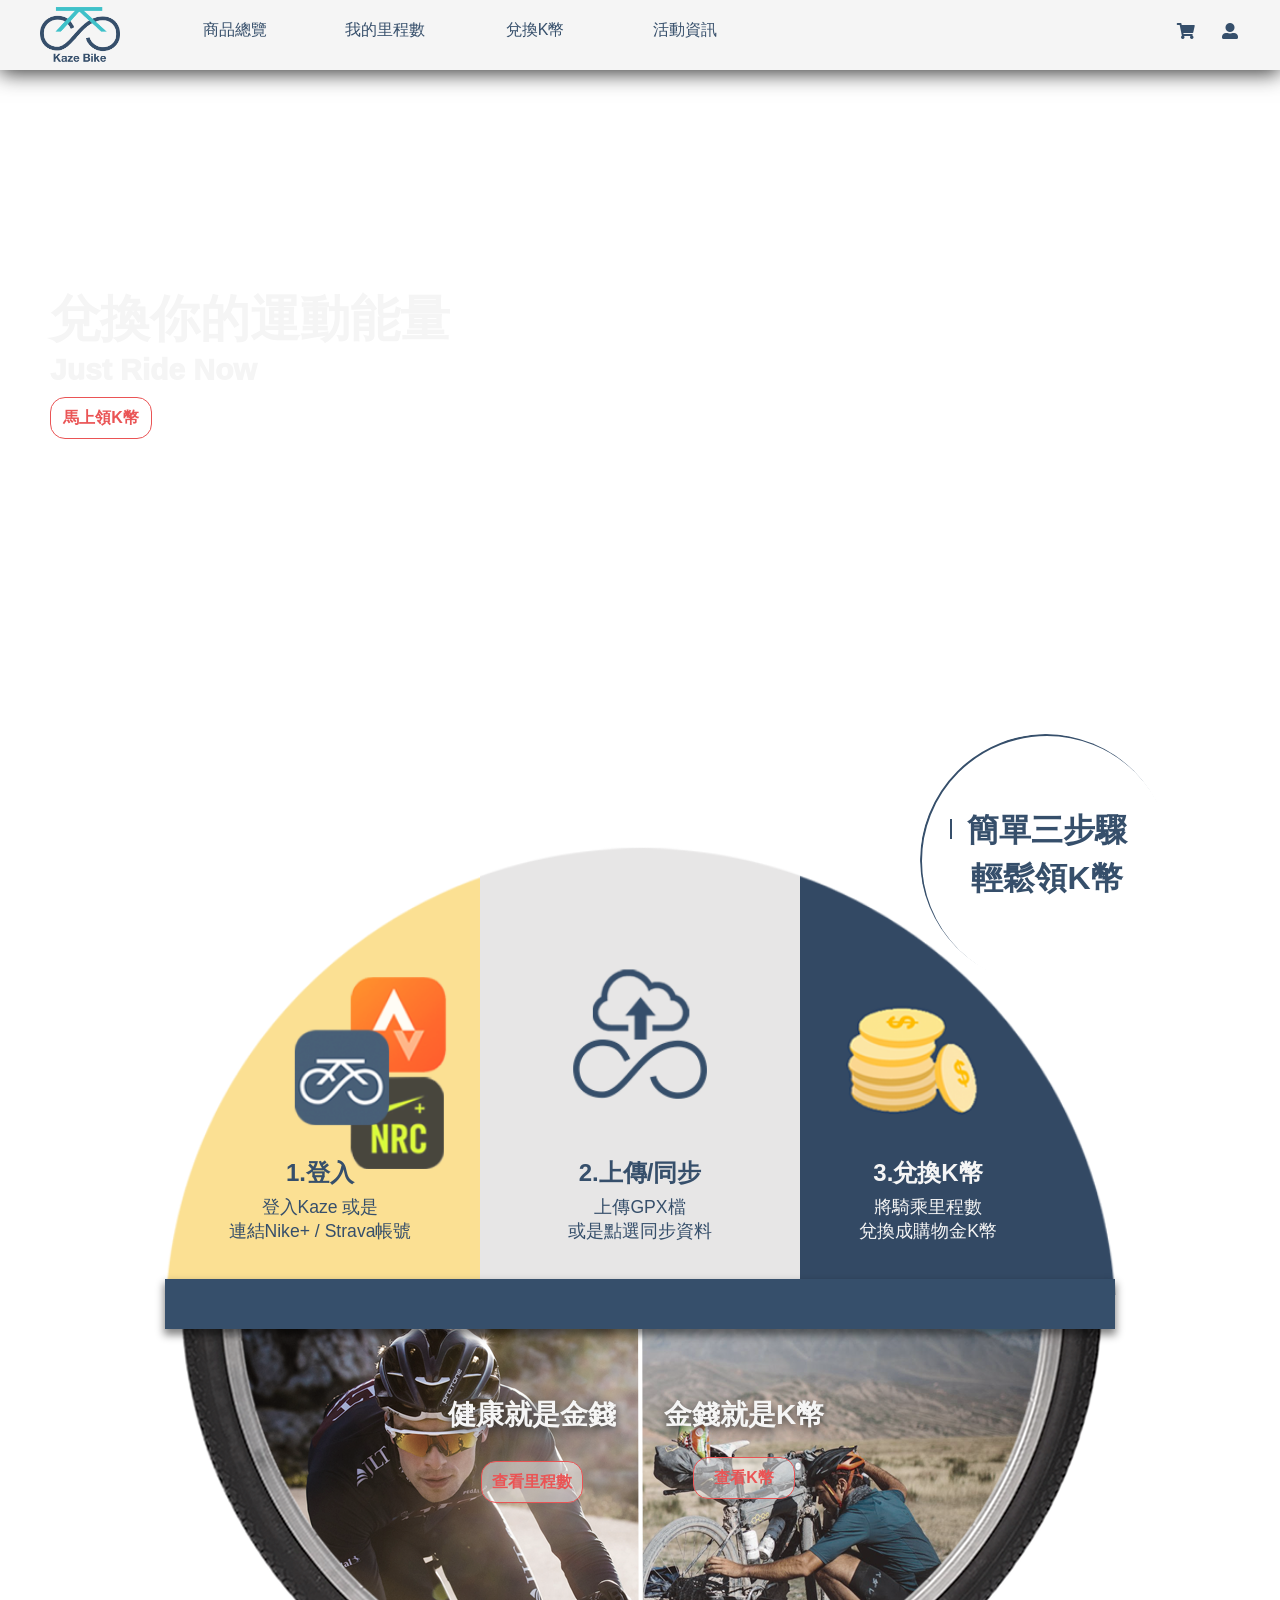
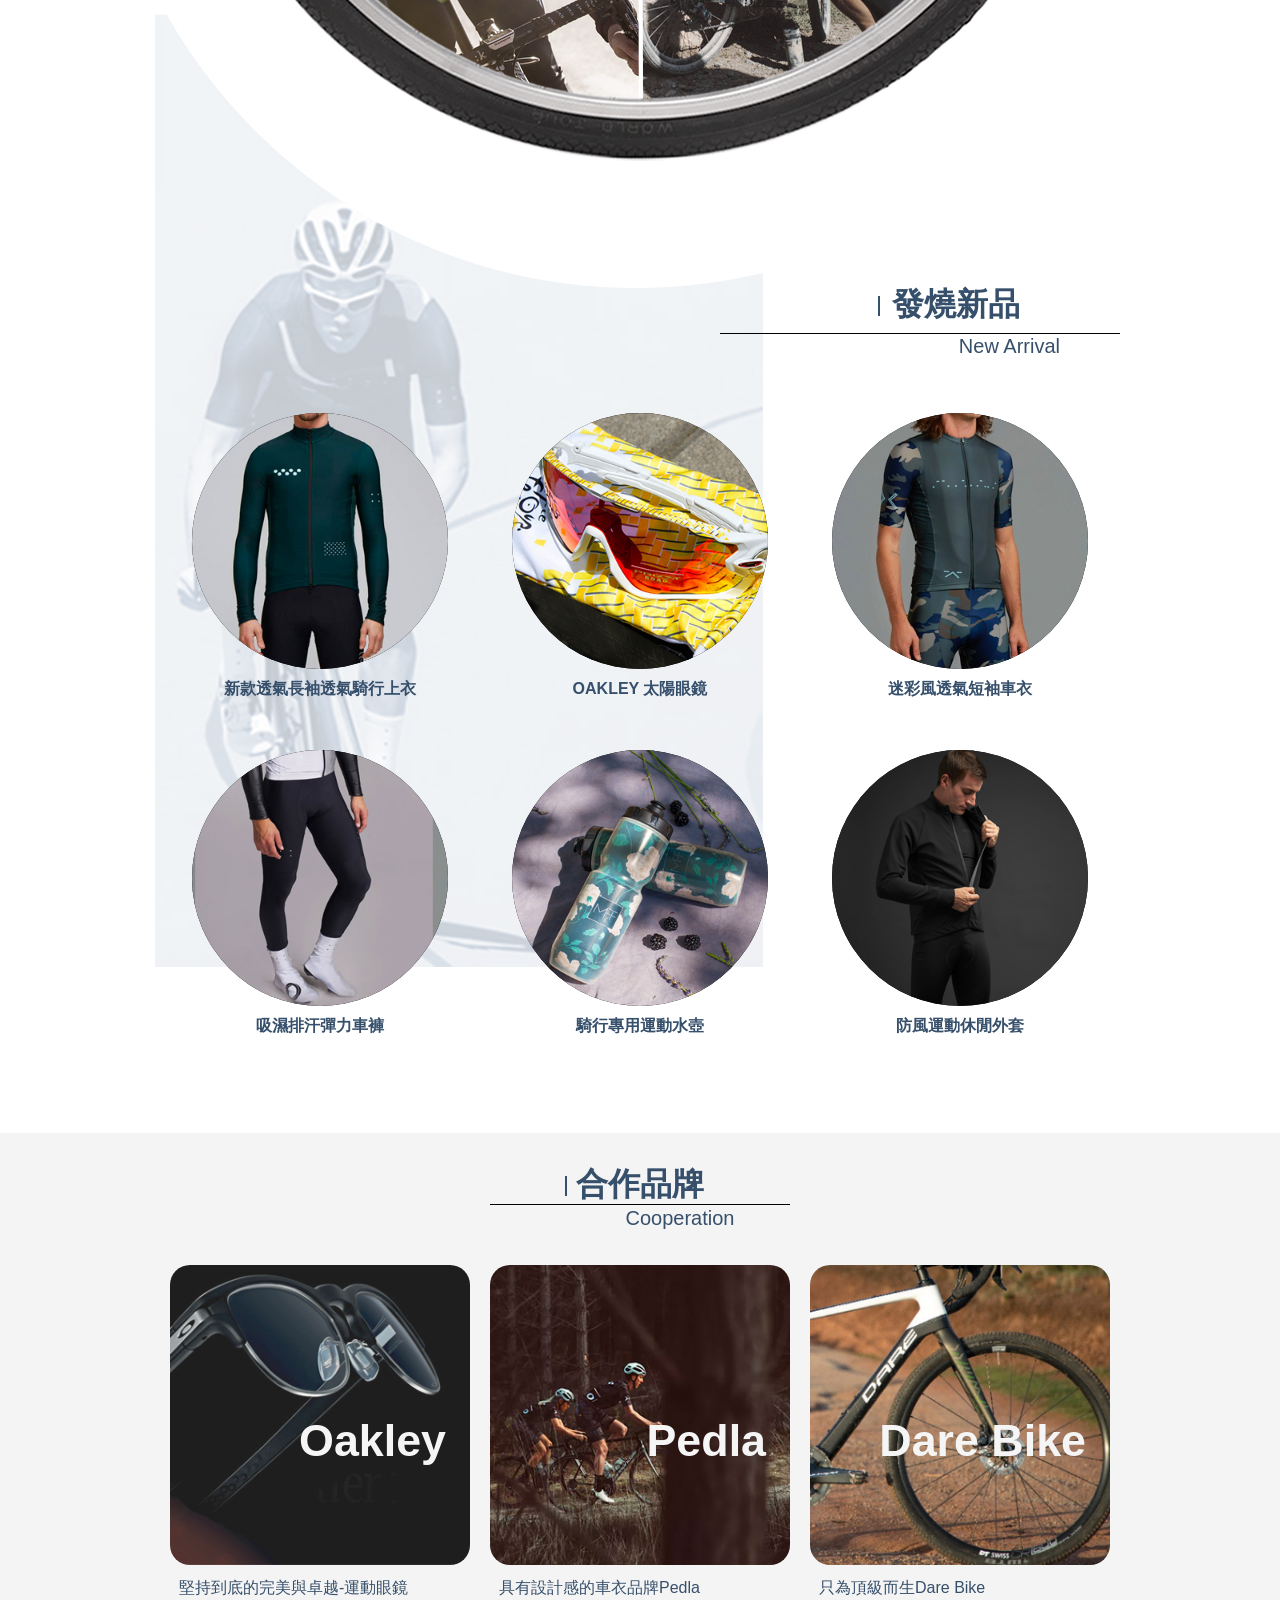
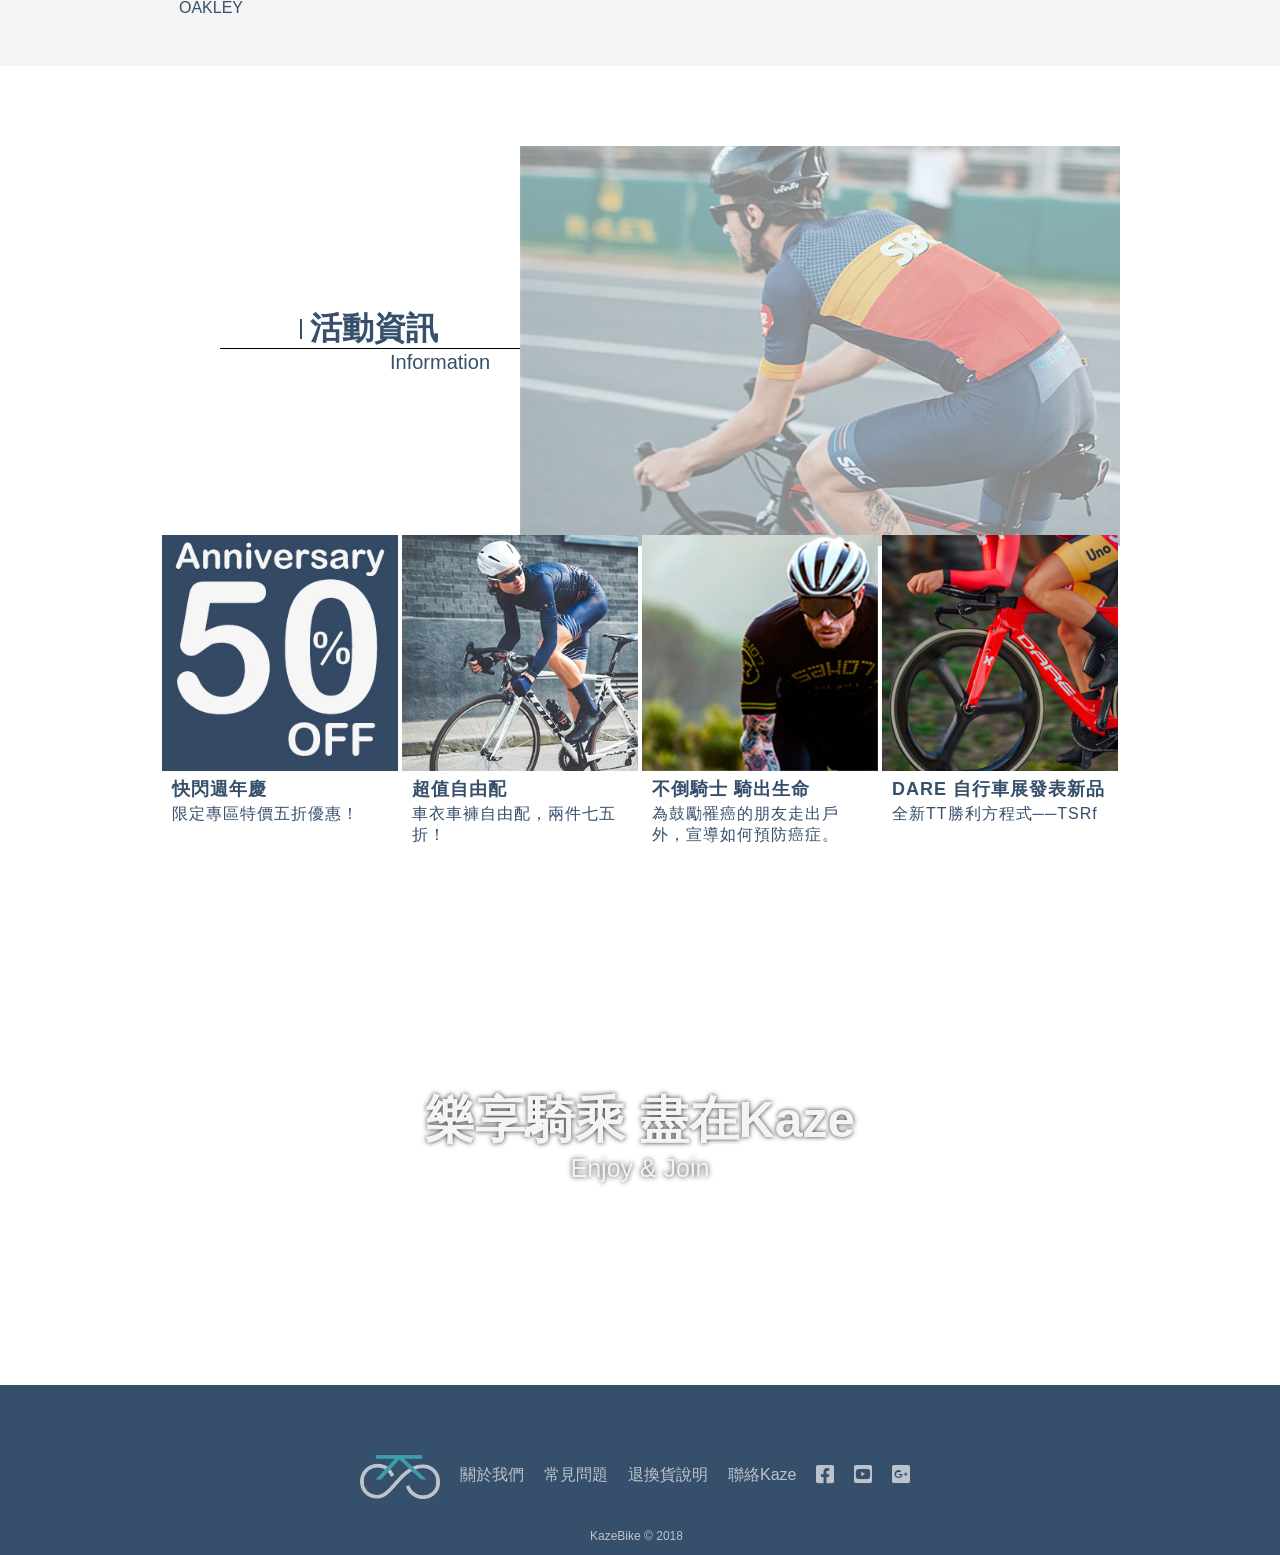
==== web/index.html @ 3843a741 "1106-3" ====
<!DOCTYPE html>
<html lang="en">

<head>
    <meta charset="UTF-8">
    <meta name="viewport" content="width=device-width, initial-scale=1.0">
    <meta http-equiv="X-UA-Compatible" content="ie=edge">
    <title>Kaze Bike 首頁</title>
    <link href="https://fonts.googleapis.com/css?family=Krub" rel="stylesheet">
    <link rel="stylesheet" href="https://use.fontawesome.com/releases/v5.4.2/css/all.css" integrity="sha384-/rXc/GQVaYpyDdyxK+ecHPVYJSN9bmVFBvjA/9eOB+pb3F2w2N6fc5qB9Ew5yIns"
        crossorigin="anonymous">
    <link type="text/css" href="csshake.css">
    <link rel="stylesheet" href="styles/main.css">
    <link rel="stylesheet" href="styles/style.css">
    <link rel="icon" href="img/favicon.ico" type="image/x-icon">



</head>

<body>
    <!-- 以下navbar -->
    <div class="wrap navbar">
        <div class="header-content">
            <div class="navbar-brand">
                <a href="index.html">
                    <img src="img/logo3.png" alt="logo">
                </a>
            </div>
            <div class="navbar-nav">
                <ul class="main-menu">
                    <li>
                        <a href="product.html">商品總覽 <br><span>Product</span></a>
                        <ul class="submenu">
                            <li><a href="product.html">全館商品</a> </li>
                            <li><a href="product.html#new-arrival">發燒新品</a> </li>
                            <li><a href="product.html#hotsale">熱銷排行</a> </li>
                            <li><a href="product.html#cooperation">合作品牌</a> </li>
                        </ul>
                    </li>
                    <li>
                        <a href="miles.html">我的里程數<br><span>Miles</span></a>
                        <ul class="submenu">
                            <li><a href="miles.html">連結帳號</a> </li>
                            <li><a href="miles.html">上傳／同步</a> </li>
                            <li><a href="miles.html">統計報表</a> </li>
                            <li><a href="miles.html">騎乘紀錄</a> </li>
                        </ul>
                    </li>
                    <li>
                        <a href="kcoins.html">兌換K幣<br><span>K-coins</span></a>
                        <ul class="submenu">
                            <li><a href="kcoins.html#overage">查詢餘額</a> </li>
                            <li><a href="kcoins.html#coin-record">兌換紀錄</a> </li>
                        </ul>
                    </li>
                    <li>
                        <a href="news.html">活動資訊<br><span>information</span></a>
                        <ul class="submenu">
                            <li><a href="news.html">最新消息</a> </li>
                            <li><a href="sale.html">優惠活動</a> </li>
                            <li><a href="news.html">賽事資訊</a> </li>
                        </ul>
                    </li>
                </ul>
            </div>
            <div class="member">
                <a href="#">
                    <i class="fas fa-shopping-cart"></i>
                </a>
                <a href="#">
                    <i class="fas fa-user-alt"></i>
                </a>
            </div>
            <div class="clear-fix"></div>
        </div>
    </div>






    <!-- 以下banner video -->

    <div class="wrap video">
        <video src="img/bannervideo.mp4" type="video/mp4" preload="auto" autoplay loop muted="muted">
        </video>
        <div class="video-txt">
            <h1>兌換你的運動能量</h1>
            <span>Just Ride Now</span>
            <a href="kcoins.html">馬上領K幣</a>
        </div>
    </div>




    <!-- 以下購物金三步驟 -->
    <div class="wrap kstep">
        <div class="kstep-item1">
            <a href="#">
                <div class="circle-wrap">
                    <div class="circle1 c1"></div>
                    <div class="circle">
                        <h2 class="title-h2">簡單三步驟<br>輕鬆領K幣</h2>
                    </div>
                    <div class="circle1 c2"></div>
                </div>
            </a>
        </div>
        <div class="kstep-item2">
            <div class="ks-content">
                <img src="img/ks4.png" alt="">
                <div class="step">
                    <h3>1.登入</h3>
                    <p>登入Kaze
                        或是<br>連結Nike+ / Strava帳號</p>
                    <a href="miles.html">立即登入</a>
                </div>
            </div>
            <div class="ks-content">
                <img src="img/ks2.png" alt="">
                <div class="step">
                    <h3>2.上傳/同步</h3>
                    <p>上傳GPX檔<br>
                        或是點選同步資料</p>
                    <a href="miles.html">即刻同步</a>
                </div>
            </div>
            <div class="ks-content">
                <img src="img/ks3.png" alt="">
                <div class="step col3">
                    <h3>3.兌換K幣</h3>
                    <p>將騎乘里程數<br>
                        兌換成購物金K幣</p>
                    <a href="kcoins.html">手刀兌換</a>
                </div>
            </div>
        </div>
        <div class="kstep-item3">
        </div>
        <div class="kstep-item4">
            <div class="tr-col">
                <img src="img/tr_01.png" alt="">
                <div class="tr-col-txt1">
                    <h3>健康就是金錢</h3>
                    <h5>享受騎乘 享用折抵</h4>
                        <a href="miles.html">查看里程數</a>
                </div>
            </div>
            <div class="tr-col">
                <img src="img/tr_02.png" alt="">
                <div class="tr-col-txt2">
                    <h3>金錢就是K幣</h3>
                    <h5>1K = 1NTD</h5>
                    <a href="kcoins.html#overage">查看K幣</a>
                </div>
            </div>
        </div>
        <div class="clear-fix"></div>
    </div>




    <!-- 以下商品專區 -->
    <div class="wrap product">
        <div class="product-bg">
            <img src="img/itembg.jpg" alt="">
        </div>
        <div class="pro-title">
            <a href="product.html">
                <h2 class="title-h2">發燒新品</h2>
            </a>
            <span>New Arrival</span>
        </div>

        <div class="product-item">
            <div class="product-col item1">
                <div class="item-img">
                    <a href="item.html">
                        <img src="img/p1.jpg" alt="">
                        <div class="item-txt">
                            <h4>新款透氣長袖透氣騎行上衣</h4>
                            <span><i class="fas fa-circle" style="color:#000"></i> <i class="fas fa-circle" style="color:#f00"></i></span>
                            <br>
                            <span class="size">S~XL</span>
                            <br><span class="price">$1980</span>
                        </div>
                    </a>
                </div>
                <h4 class="item-title">新款透氣長袖透氣騎行上衣</h4>
            </div>


            <div class="product-col item1">
                <div class="item-img">
                    <a href="item.html">
                        <img src="img/p2.jpg" alt="">
                        <div class="item-txt">
                            <h4>OAKLEY 太陽眼鏡</h4>
                            <span><i class="fas fa-circle" style="color:#000"></i> <i class="fas fa-circle" style="color:#f00"></i></span>
                            <br>
                            <span class="size">F</span><br>
                            <span class="price">$6142</span>
                        </div>
                    </a>
                </div>
                <h4 class="item-title">OAKLEY 太陽眼鏡</h4>
            </div>


            <div class="product-col item1">
                <div class="item-img">
                    <a href="item.html">
                        <img src="img/p3.jpg" alt="">
                        <div class="item-txt">
                            <h4>迷彩風透氣短袖車衣</h4>
                            <span><i class="fas fa-circle" style="color:#000"></i> <i class="fas fa-circle" style="color:#f00"></i></span><br>
                            <span class="size">F</span><br>
                            <span class="price">$2180</span>
                        </div>
                    </a>
                </div>
                <h4 class="item-title">迷彩風透氣短袖車衣</h4>
            </div>
            <div class="product-col item1">
                <div class="item-img">
                    <a href="item.html">
                        <img src="img/p4.jpg" alt="">
                        <div class="item-txt">
                            <h4>吸濕排汗彈力車褲</h4>
                            <span><i class="fas fa-circle" style="color:#000"></i> <i class="fas fa-circle" style="color:#f00"></i></span><br>
                            <span class="size">S-XL</span><br><span class="price">$1580</span>
                        </div>
                    </a>
                </div>
                <h4 class="item-title">吸濕排汗彈力車褲</h4>
            </div>
            <div class="product-col item1">
                <div class="item-img">
                    <a href="item.html">
                        <img src="img/p5.jpg" alt="">
                        <div class="item-txt">
                            <h4>騎行專用運動水壺</h4>
                            <span><i class="fas fa-circle" style="color:#000"></i> <i class="fas fa-circle" style="color:#f00"></i></span><br>
                            <span class="size">F</span><br><span class="price">$1080</span>
                        </div>
                    </a>
                </div>
                <h4 class="item-title">騎行專用運動水壺</h4>
            </div>
            <div class="product-col item1">
                <div class="item-img">
                    <a href="item.html">
                        <img src="img/p6.jpg" alt="">
                        <div class="item-txt">
                            <h4>防風運動休閒外套</h4>
                            <span><i class="fas fa-circle" style="color:#000"></i> <i class="fas fa-circle" style="color:#f00"></i></span><br>
                            <span class="size">S-XL</span><br><span class="price">$5980</span>
                        </div>
                    </a>
                </div>
                <h4 class="item-title">防風運動休閒外套</h4>
            </div>
        </div>
        <div class="clear-fix"></div>
    </div>







    <!-- 以下合作品牌 -->
    <div class="wrap cor-brand">
        <div class="container">
            <div class="cor-brand-title">
                <a href="product.html#cooperation">
                    <h2 class="title-h2">合作品牌</h2>
                </a>
                <span>Cooperation</span>
            </div>
            <div class="cor-brand-item">
                <a href="product.html#cooperation">
                    <img src="img/co1.jpg" alt="">
                    <h3>Oakley</h3>
                    <p>堅持到底的完美與卓越-運動眼鏡OAKLEY</p>
                </a>
            </div>
            <div class="cor-brand-item">
                <a href="product.html#cooperation"><img src="img/co2.jpg" alt="">
                    <h3>Pedla</h3>
                    <p>具有設計感的車衣品牌Pedla</p>
                </a>
            </div>
            <div class="cor-brand-item">
                <a href="product.html#cooperation"><img src="img/co3.jpg" alt="">
                    <h3>Dare Bike</h3>
                    <p>只為頂級而生Dare Bike</p>
                </a>
            </div>
            <div class="clear-fix"></div>
        </div>
    </div>







    <!-- 以下活動資訊 -->
    <div class="wrap news">
        <div class="new-banner">
            <div class="newsTitle">
                <a href="news.html">
                    <h2 class="title-h2">活動資訊</h2>
                </a>
                <span>Information</span>
            </div>
            <img src="img/new1.jpg" alt="">
        </div>
        <div class="news-col">
            <div class="news-item">
                <a href="sale.html">
                    <img src="img/new2.jpg" alt="">
                    <div class="txt-container">
                        <h4>快閃週年慶</h4>
                        <p>限定專區特價五折優惠！</p>
                    </div>
                </a>
            </div>
            <div class="news-item">
                <a href="sale.html">
                    <img src="img/new3.jpg" alt="">
                    <div class="txt-container">
                        <h4>超值自由配</h4>
                        <p>車衣車褲自由配，兩件七五折！</p>
                    </div>
                </a>
            </div>
            <div class="news-item">
                <a href="news.html">
                    <img src="img/newsitem1.jpg" alt="">
                    <div class="txt-container">
                        <h4>不倒騎士 騎出生命</h4>
                        <p>為鼓勵罹癌的朋友走出戶外，宣導如何預防癌症。</p>
                    </div>
                </a>
            </div>
            <div class="news-item">
                <a href="news.html">
                    <img src="img/new4.jpg" alt="">
                    <div class="txt-container">
                        <h4>DARE 自行車展發表新品</h4>
                        <p>全新TT勝利方程式──TSRf</p>
                    </div>
                </a>
            </div>
        </div>
        <div class="clear-fix"></div>
    </div>


    <!-- slogan -->
    <div class="wrap slogan">
        <h2>樂享騎乘 盡在Kaze</h2>
        <span>Enjoy & Join</span>
    </div>



    <!-- footer -->
    <div class="wrap footer">
        <div class="footer-content">
            <a href=""> <img src="img/logo.png" alt="logo"></a>
            <ul>
                <li><a href="">關於我們</a></li>
                <li><a href="">常見問題</a></li>
                <li><a href="">退換貨說明</a></li>
                <li><a href="">聯絡Kaze</a></li>
                <li><a href=""><i class="fab fa-facebook-square"></i></a></li>
                <li><a href=""><i class="fab fa-youtube-square"></i></a> </li>
                <li><a href=""><i class="fab fa-google-plus-square"></i></a></li>
            </ul>
            <div class="clear-fix"></div>
        </div>
        <p>KazeBike © 2018</p>

    </div>
</body>

</html>
---- web/styles/main.css ----
*{
    margin: 0;
    padding: 0;
    font-family: 'Lato','Noto Sans','Microsoft JhengHei', sans-serif;
    /* outline: 1px solid #f00; */
}


.wrap{
    width: 960px;
    margin: 0 auto;
}
.navbar{
    width: 100%;
    min-width: 960px;
    height: 70px;
    background-color: #f5f5f5;
    position: fixed;
    z-index: 100;
    box-shadow: 0px 3px 20px #333;
    
}
.navbar-brand{
    text-align: center;
    width: 100px;
    height: 70px;
    line-height: 8;
    padding: 0 30px;
    float: left;
    margin-top: -2px;
    /* transform-origin: 50% 20%; */
}
.navbar-brand img{
    width: 80%;
}
/* .navbar-nav ul{
    line-height: 4;
} */
.main-menu > li{
    list-style: none;
    float: left;
    text-align: center;
    position: relative;
    width: 150px;
}
.main-menu > li a{
    text-decoration: none;
    color: #364f6b;
    width: 100%;
    padding-top: 20px;
    padding-bottom: 8px;
    display: inline-block;
}
.main-menu > li > a{
    transition: color 1s 0.2s,background-color 1s 0s;
}
.main-menu > li.active{
    background-color: #364f6b;
}
.main-menu > li.active > a {
    color: #f5f5f5;
}
.kcoins a{
    color: #f5f5f5;
}
.main-menu .submenu{
    display: none;
    background-color: #f5f5f5;
    list-style: none;
}
.main-menu li:hover .submenu{
    display: block;
}
.submenu a{
    display: block;
    height: 30px;
    border-bottom: 1px solid #ccc; 
}
.submenu a:hover{
    font-size: 120%;
    font-weight: 1000;
}
.navbar-nav span{
    /* position: absolute;
    top: 42%;
    left: 28%; */
    font-size: 10px;
    opacity: 0;
    color: #f5f5f5;
}
.main-menu >li span{
    transition: 2s;
    opacity: 0;
}
.main-menu > li:hover span{
    opacity: 1;
}
.main-menu > li:hover > a{
    color: #f5f5f5;
    background-color: #364f6b;
}
.member{
    line-height: 4;
    float: right;
    margin-right: 30px;
}
.member a{
    color: #364f6b;
    display: inline-block;
    width: 40px;
    text-align: center;
}
.header-content{
    max-width: 1380px;
    margin: auto;
}
.footer{
    margin-top: 100px;
    width: 100%;
    min-width: 960px;
    height: 100px;
    background-color: #364f6b;
    padding-top: 70px;
}
.footer-content li{
    list-style: none;
    padding: 10px;
    float: left;
    text-align: center;
    vertical-align: middle;
}
.footer-content a:hover{
    opacity: 1;
}
.footer-content ul a{
    display: inline-block;
    text-decoration: none;
    color: #f5f5f5;
    opacity: 0.7;
    transition: .3s;
}
.footer-content{
    max-width: 1380px;
    clear: right;
    padding-left: 50%;
    margin-left: -280px;
}
.footer-content i{
    font-size: 130%;
}
.footer-content img{
    float: left;
    opacity: 0.7;
    width: 80px;
    padding-right: 10px;
}
.footer p{
    color: #f5f5f5;
    padding-left: 50%;
    padding-top: 30px;
    margin-left: -50px;
    opacity: 0.7;
    font-size: 12px;
}
.clear-fix{
    clear: both;
}
.title-h2{
    color: #364f6b;
    font-size: 32px;
}
.title-sp{
    color: #364f6b;
}
.header{
    width: 100%;
    min-width: 960px;
    height: 550px;
    overflow: hidden;
    background-attachment: scroll;
    background-repeat: no-repeat;
    background-size: cover;
    background-position:center;
}
.header-re{
    position: relative;
    width: 960px;
    height: 550px;
    margin: auto;
}
.header-txt{
    position: absolute;
    bottom: 100px;
    right: 0;
    color: #f5f5f5;
    text-align: center;
}
.header-txt h1{
    font-size: 45px;
}
.header-txt span{
    font-size: 25px;
}
.price{
    color: #ea5455;
    font-size: 20px;
}
.btna{
    text-decoration: none;
    display: inline-block;
    color: #ea5455;
    background-color: rgb(245,245,245,0.5);
    font-weight: 700;
    width: 100px;
    height: 40px;
    border: 1px solid #ea5455;
    font-size: 16px;
    text-align: center;
    line-height: 2.5;
    border-radius: 15px;
    transition: .8s;
}
.btna:hover{
    background-color: #ea5455;
    color: #f5f5f5;
}
.size{
    text-align: center;
    display: inline-block;
    width: 50px;
    background-color: #fff;
    border: 0.5px solid #ccc;
}
.k-btn a{
    color: #364f6b;
    text-decoration: none;
    display: inline-block;
    background-color: #f5f5f5;
    border-radius: 15px;
    width: 100px; 
    height: 40px;
    line-height: 2.5;
    margin: 10px;
    position: relative;
    top: 0;
    font-weight: 700;
    box-shadow: 1px 1px 0px #f5f5f5,
                2px 2px 0px #ccc,
                3px 3px 0px #aaa,
                4px 4px 0px #999,
                5px 5px 0px #888,
                6px 6px 0px #777,
                7px 7px 0px #666,
                7px 7px 5px #666;
    transition: .2s;
}
.k-btn li > a:hover{
    top: 3px;
    box-shadow: 1px 1px 0px #f5f5f5,
                2px 1px 0px #ccc,
                3px 2px 0px #bbb,
                4px 2px 0px #aaa,
                5px 3px 0px #888,
                6px 3px 0px #888,
                7px 4px 0px #666,
                7px 4px 5px #666;
}
.exchange{
    width: 100%;
    background-color: #f4f4f4;
    padding-bottom: 50px;
}
.exchange-title{
    text-align: center;
    padding-top: 50px;
    position: relative;
    width: 300px;
    margin: auto;
}
.after h2::after{
    content: '';
    display: block;
    width: 2px;
    height: 20px;
    background-color: #364f6b;
    position: absolute;
    left: 75px;
    top: 62px;
}
.exchange-btn a{
    color: #f5f5f5;
    text-decoration: none;
    display: inline-block;
    background-color: #364f6b;
    border-radius: 15px;
    width: 100px; 
    height: 40px;
    line-height: 2.5;
    font-weight: 700;
}
.exchange-btn{
    padding-top: 20px;
}
.table{
    border-top: 1px solid #364f6b;
    margin: auto;
    color: #364f6b;
}
.table td{
    width: 320px;
    height: 100px;
    text-align: center;
    border-bottom: 1px solid #364f6b;
    position: relative;
    font-weight: 700;
    font-size: 18px;
}
.exchange-detail{
    padding-top: 50px;
}
.amt{
    font-size: 36px;
    font-weight: 1000;
    opacity: .4;
    position: absolute;
    top: 13px;
    left: 65px;
}
.status{
    color: #00adb5;
}
.status-use{
    color: #ea5455;
}
.exchange-bg{
    width: 960px;
    margin: auto;
}
---- web/styles/style.css ----
.video{
    width: 100%;
    min-width: 960px;
    padding-top: 70px;
    position: relative;
    /* height: 750px;
    overflow: hidden; */
}
video{
    width:100%;
    min-width: 960px;
}
.video .video-txt{
    width: 50%;
    min-width: 480px;
    position: absolute;
    z-index:8;
    top: 40%;
    left: 50px;   
    color: #f5f5f5;
}
.video-txt h1{
    font-size: 50px;
}
.video-txt span{
    display: block;
    font-weight: 1000;
    opacity:1;
    transition:all 1.8s ease;
    font-size: 30px;
}
.video-txt a, .step a{
    text-decoration: none;
    display: inline-block;
    color: #ea5455;
    font-weight: 700;
    width: 100px;
    height: 40px;
    border: 1px solid #ea5455;
    font-size: 16px;
    text-align: center;
    line-height: 2.5;
    border-radius: 15px;
    transition: 1s;
    margin-top: 10px;
}
.video-txt:hover a{
    background-color: #ea5455;
    color: #f5f5f5;
}
.video-txt span:nth-child(1){
    transition-delay:.5s
}
.kstep-item1 .title-h2{
    line-height: 1.5;
    padding-top: 70px;
}
.kstep{
    position: relative;
}
.kstep-item1{
    width: 250px;
    height: 250px;
    position: absolute;
    top: 20px;
    right: -50px;
    text-align: center;
    z-index: 5;
}
.circle{
    width: 250px;
    height: 250px;
    border: 2px solid #364f6b;
    border-radius: 50%;
    transform: rotate(0deg);
    transition: 1s;
    text-decoration: none;
}
.circle1{
    height: 250px;
    border-radius: 50%;
    background-color: #364f6b;
    opacity: 0.3;
}
.circle-wrap .c1{
    position: absolute;
    top: 250px;
    width: 250px;
    transition: all 0.8s ease;
}
.circle-wrap .c2{
    position: absolute;
    top: -250px;
    width: 250px;
    transition: all 0.8s ease;
}
.kstep-item1:hover .circle-wrap .c1{
    top: 50px;
    opacity: 0.2;
}
.kstep-item1:hover .circle-wrap .c2{
    top: -50px;
    opacity: 0.1;
}
.circle-wrap{
    width: 250px;
    height: 250px;
    overflow: hidden;
    position: relative;
    border-radius: 50%
}
.kstep-item1::before{
    content: '';
    display: block;
    width: 2px;
    height: 20px;
    background-color: #364f6b;
    position: absolute;
    left: 30px;
    top: 85px;
}
.kstep-item1 a{
    text-decoration: none;
}
.kstep-item2{
    padding-top: 80px;
    position: relative;
    z-index: 4;
}
.ks-content{
    width: 320px;
    float: left;
    position: relative;
}
.ks-content img{
    width: 100%;
    opacity: 1;
    transition: 1s;
}
.ks-content:hover img{
    opacity: .3;
    /* box-shadow: 0px 3px 20px #333; */
}
.ks-content:hover .step a{
    opacity: 1;
}
.step a:hover{
    background-color: #ea5455;
    color: #f5f5f5;
}
.ks-content:hover .step{
    top: 65%;
}
.step a{
    opacity: 0;
    transition: 0.5s;
}
.step{
    font-size: 110%;
    position: absolute;
    color: #364f6b;
    text-align: center;
    top: 72%;
    left: 0;
    right: 0;
    margin: auto;
    transition: .8s;
}
.ks-content .col3{
    left: -20%;
    color: #f5f5f5;
}
.ks-content:hover .col3{
    color: #364f6b;
}
.step h3{
    padding-bottom: 6px;
    font-size: 24px;
}
.kstep-item3{
    width: 950px;
    height: 50px;
    background-color: #364f6b;
    box-shadow: 0px 5px 8px 0.8px rgba(0, 0, 0, 0.48);
    position: relative;
    top: 485px;
    left: 5px;
    z-index: 10;
}
.kstep-item4{
    position: relative;
    z-index: 5;
}
.tr-col{
    width: 480px;
    float: left;
    position: relative;
    text-align: center;
}
.tr-col h5{
    opacity: 0;
    text-shadow: 0px 3px 10px #333; 
}
.tr-col h3{
    opacity: 1;
    transition: .5s;
    text-shadow: 0px 3px 10px #333; 
}
.tr-col a{
    text-decoration: none;
    display: inline-block;
    color: #ea5455;
    background-color: rgb(245,245,245,0.5);
    font-weight: 700;
    width: 100px;
    height: 40px;
    border: 1px solid #ea5455;
    font-size: 16px;
    text-align: center;
    line-height: 2.5;
    border-radius: 15px;
    transition: .8s;
   
}
.tr-col a:hover{
    background-color: #ea5455;
    color: #f5f5f5;
}
.tr-col-txt1{
    position: absolute;
    top: 20%;
    left: 60%;
    color: #f5f5f5;
    font-size: 150%;
}
.tr-col-txt2{
    position: absolute;
    top: 20%;
    left: 5%;
    color: #f5f5f5;
    font-size: 150%;
}
.tr-col:hover img{
    filter: grayscale(100%);
}
.tr-col:hover h3{
    opacity: 0;
}
.tr-col:hover h5{
    opacity: 1;
    position: relative;
    top: -35px;
    transition: opacity 1s 0s;
}
.tr-col img{
    filter: grayscale(50%);
    transition: .5s;

    
}
.product{
    position: relative;
   
}
.product .product-bg{
    position: absolute;
    top: 0;
    left: -5px;
    margin-top: -200px;
    z-index: 1;
}
.pro-title h2{
    z-index: 3;
    position: absolute;
    top: 100px;
    right: 100px;
    opacity: 1;
}
.pro-title::before{
    content: '';
    display: block;
    width: 400px;
    height: 1px;
    background-color: #000;
    position: absolute;
    top: 150px;
    right: 0;
    z-index: 3;
}
.pro-title::after{
    content: '';
    display: block;
    width: 2px;
    height: 20px;
    background-color: #364f6b;
    position: absolute;
    z-index: 3;
    right: 240px;
    top: 113px;
}
.pro-title span{
    z-index: 3;
    color: #364f6b;
    position: absolute;
    top: 152px;
    right: 60px;
    font-size: 20px;
}
.product-item{
    position: absolute;
    top: 180px;
    left: 0px;
    right: 0px;
    z-index: 3;
}
.product-col{
    width: 320px;
    margin-top: 50px;
    float: left;
    text-align: center;
}
.item-img{
    width: 256px;
    height: 256px;
    border-radius: 50%;
    background-color: #000;
    overflow: hidden;
    transition: all .5s 0s;
    position: relative;
    border-radius: 50%;
    margin-left: 32px;
    display: block;
    transform:scale(1,1);
}
.product-col img{
    width: 100%;
}
.product-col h4,.size{
    color: #364f6b;
}
.product-col a{
    text-decoration: none;
}
.item1:hover .item-img{
    transform:scale(1.2,1.2);
    box-shadow: 3px 3px 12px #777;  
}
.item1:hover .item-txt{
    top: 50%;
    width: 100%;
}
.item1:hover .item-title{
    opacity: 0;
}
.item1 .item-txt{
    width: 256px;
    height: 256px;
    background-color: #f5f5f5;
    transition: .5s .2s;
    text-align: center;
    position: absolute;
    padding-top: 10px;
    line-height: 1.6;
    top: 100%;
    opacity: 0.8;
    /* display: none; */
}
.price{
    color: #ea5455;
    font-weight: 700;
}
.item-title{
    padding-top: 10px;
}
.product::after{
    content: '';
    display: block;
    width: 960px;
    height: 950px;
    clear: both;
}
.cor-brand{
    width: 100%;
    background-color: #f4f4f4;
    text-align: center;
}
.container{
    padding: 30px;
    width: 960px;
    margin: auto;
}
.cor-brand-title{
    position: relative;
    padding-bottom: 25px;
}
.cor-brand-title h2::after{
    content: '';
    display: block;
    width: 2px;
    height: 20px;
    background-color: #364f6b;
    position: absolute;
    left: 405px;
    top: 13px;
    
}
.cor-brand-title h2::before{
    content: '';
    display: block;
    width: 300px;
    height: 1px;
    background-color: #000;
    position: absolute;
    bottom: 50px;
    left: 330px;
}
.cor-brand-title span,.newsTitle span{
    color: #364f6b;
    font-size: 20px;
    padding-left: 80px;
}
.cor-brand-item{
    float: left;
    width: 300px;
    margin: 10px;
    position: relative;
   
}
.cor-brand-item img{
    width: 100%; 
    border-radius: 20px;
}
.cor-brand-item h3{
    position: absolute;
    top: 150px;
    right: 8%;
    font-size: 280%;
    color: #f5f5f5;
    transition: 0.5s;
}
.cor-brand-item a{
    text-decoration: none;
    color: #364f6b;
}
.cor-brand-item:hover h3{
    font-size: 350%;
}
.cor-brand-item p{
    padding: 9px;
    text-align: left;
}
.news{
    padding: 80px 0 ;

}
.new-banner{
    position: relative;
    float: right;
}
.news-col{
    float: left;
}
.news-item{
    position: relative;
    width: 236px;
    float: left;
    margin: -15px 2px;
    height: 335px;
    overflow: hidden;
    letter-spacing: 1px;
}
.news-item img{
    width: 100%;
}
.newsTitle::after{
    content: '';
    display: block;
    width: 2px;
    height: 20px;
    background-color: #364f6b;
    position: absolute;
    left: -10px;
    top: 12px;
}
.newsTitle::before{
    content: '';
    display: block;
    width: 300px;
    height: 1px;
    background-color: #000;
    position: absolute;
    bottom: 25px;
    right: 150px;
}
.newsTitle{
    position: absolute;
    top: 40%;
    left: -35%;
    width: 360px;
    float: left;
}
.news-item:hover{
    box-shadow: 3px 3px 12px #ccc;
}
.news-item a{
    text-decoration: none;
    color: #364f6b;
}
.news-item h4{
    font-size: 18px;
    line-height: 1.6;

}
.txt-container{
    padding: 0 10px 10px 10px;
}
.slogan{
    width: 100%;
    height: 400px;
    position: relative;
    text-align: center;
    display: flex;
    justify-content: center;
    align-content: center;
    align-items: center;
    flex-flow: column;
    margin-bottom: -50px;
}
.slogan::after{
    content: '';
    background-image: url("../img/kc7.jpg");
    position: absolute;
    top: 0;bottom: 0;left: 0; right: 0;
    margin: auto;
    z-index: -1;
    background-attachment: fixed;
    opacity: 0.5;
    background-size: cover;
    background-repeat: no-repeat;
}
.slogan h2{
    color: #f4f4f4;
    font-size: 50px;
    text-shadow: 0px 0px 5px #333;
}
.slogan span{
    color: #f4f4f4;
    font-size: 25px;
    text-shadow: 0px 0px 5px #333;
}
.newsTitle a,.cor-brand-title a{
    text-decoration: none;
}
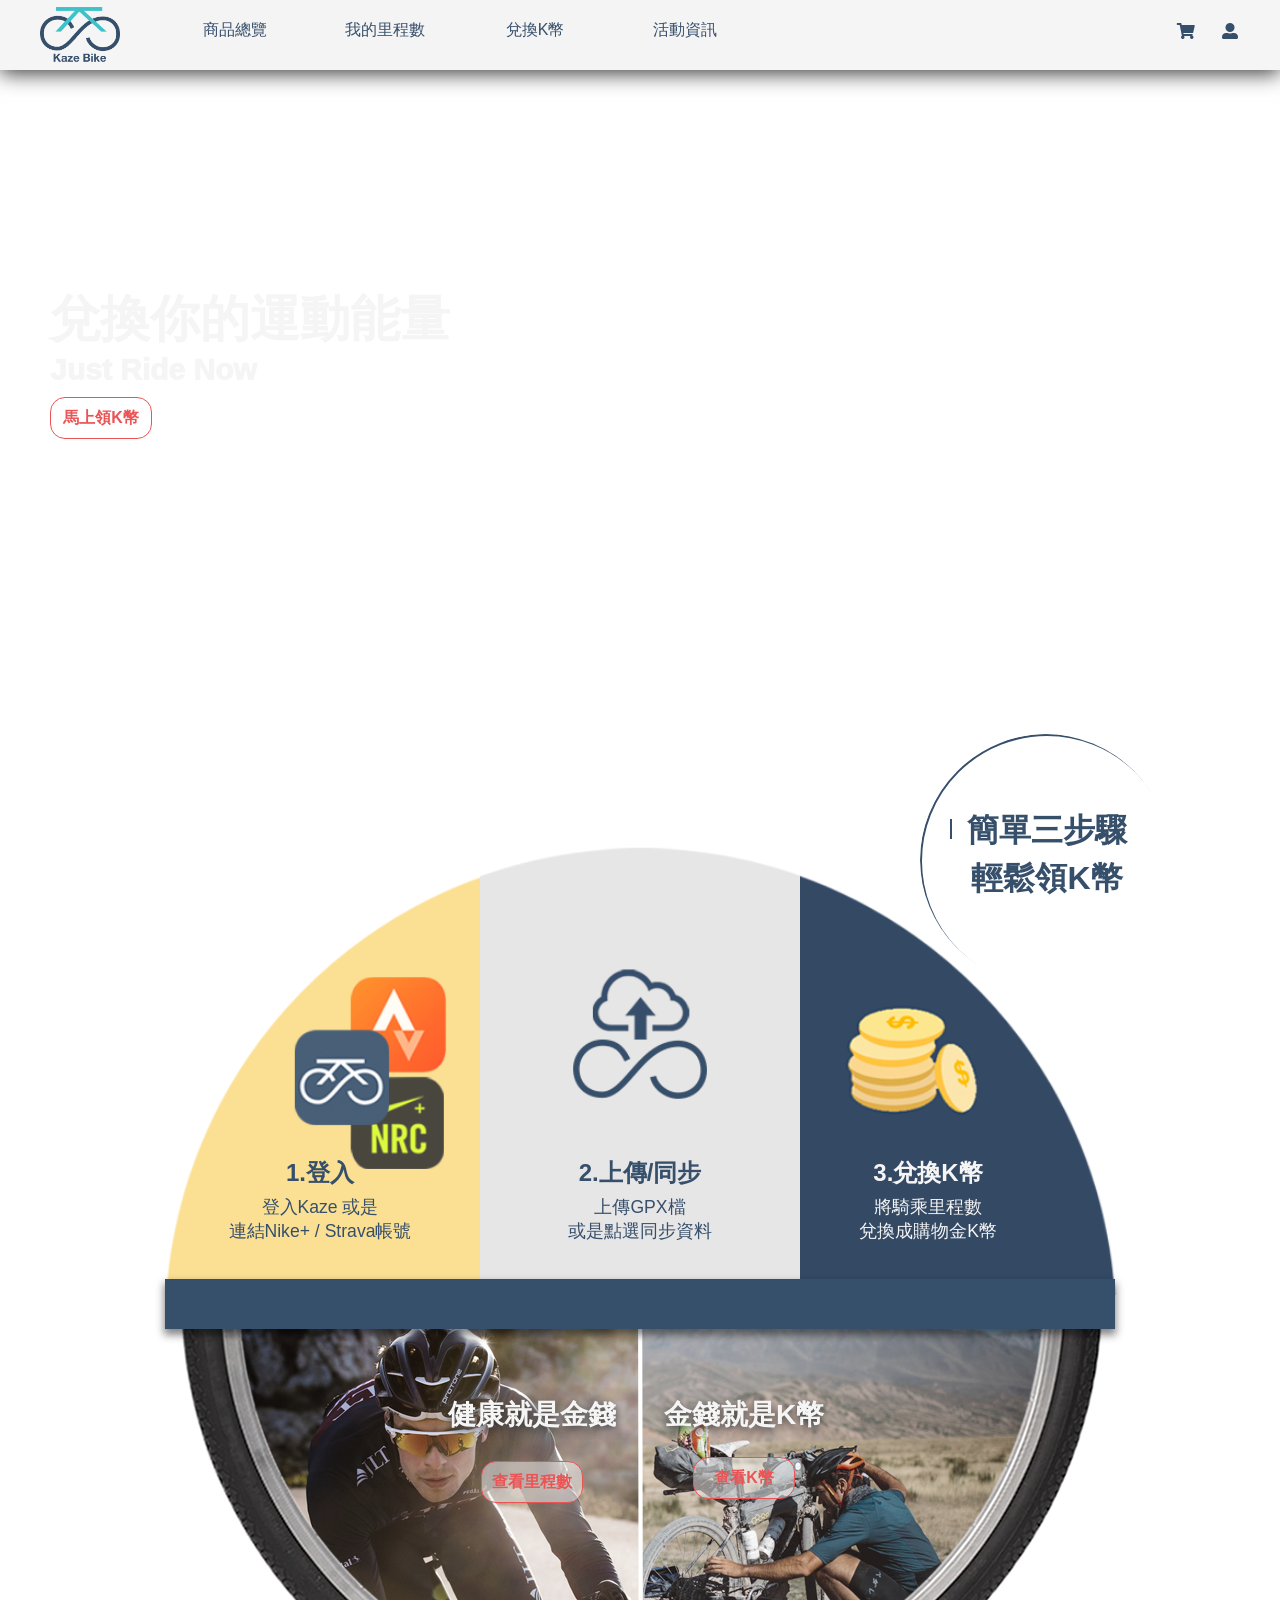
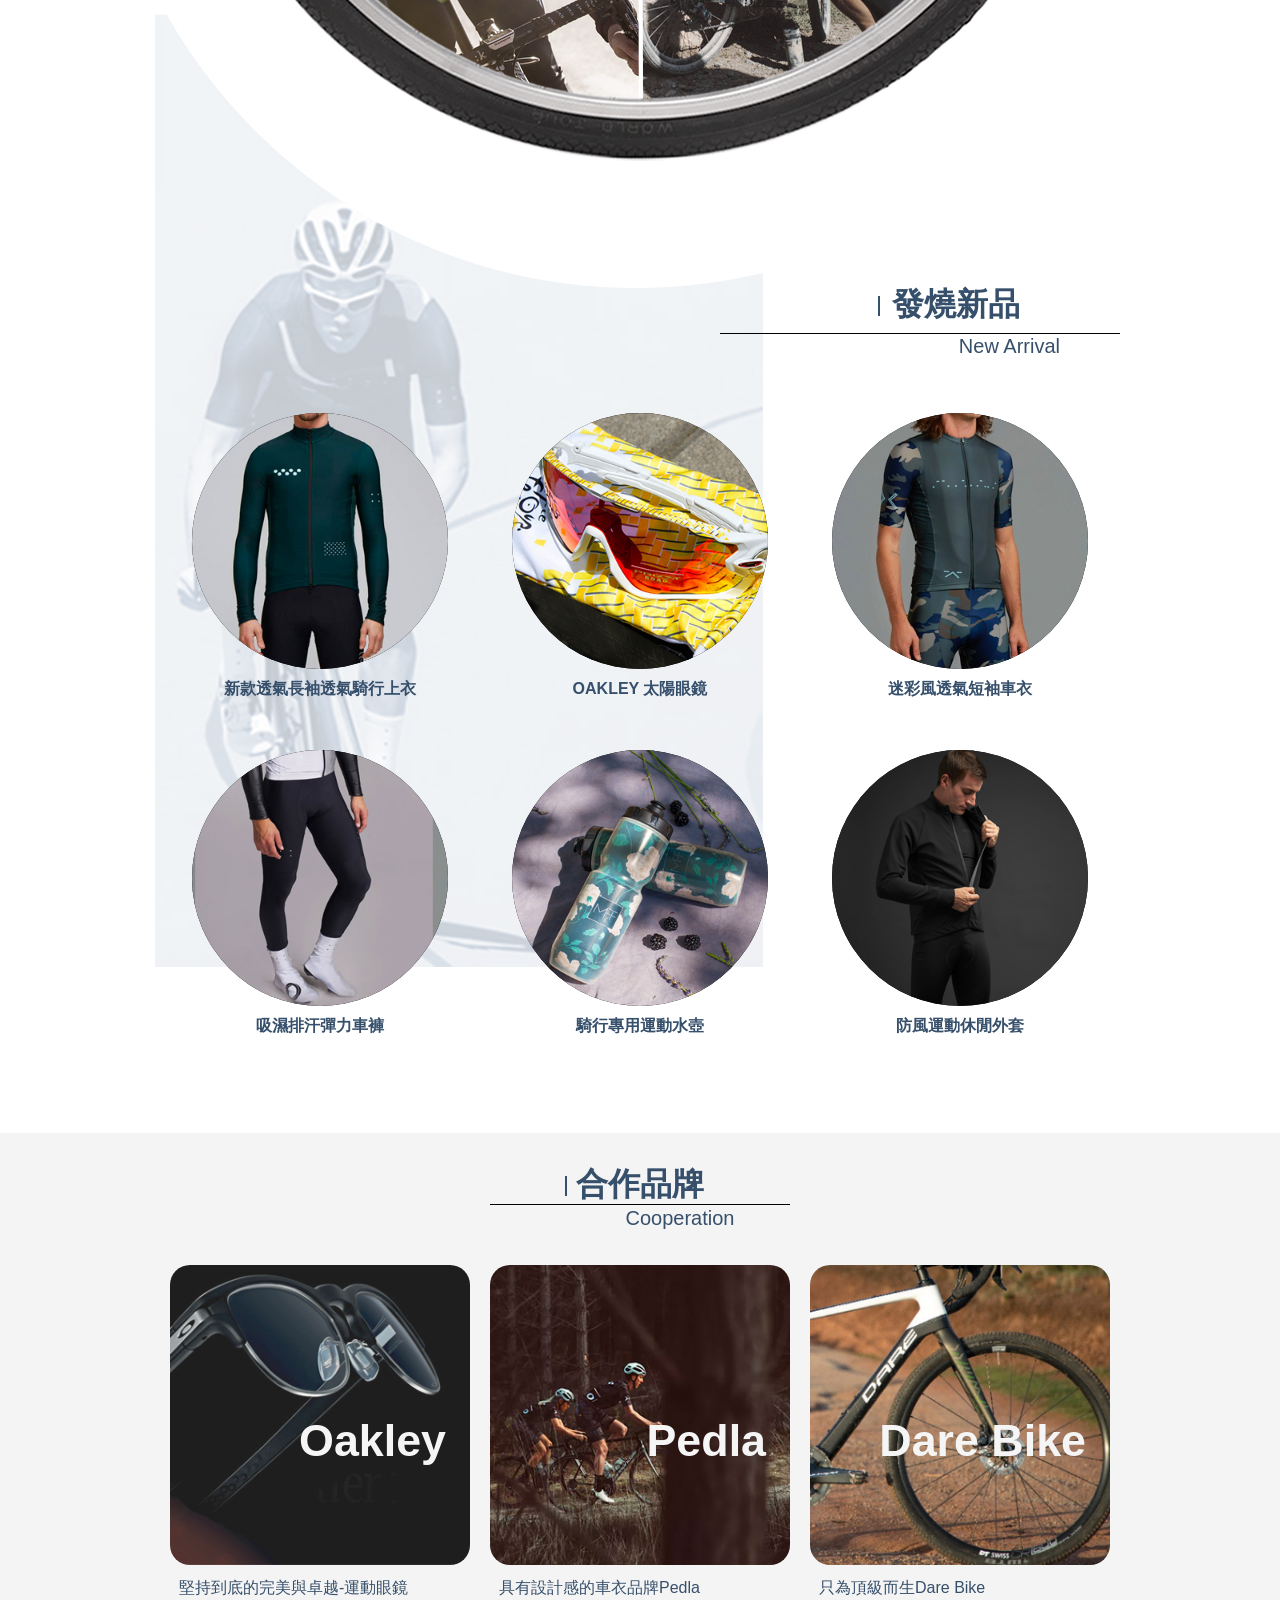
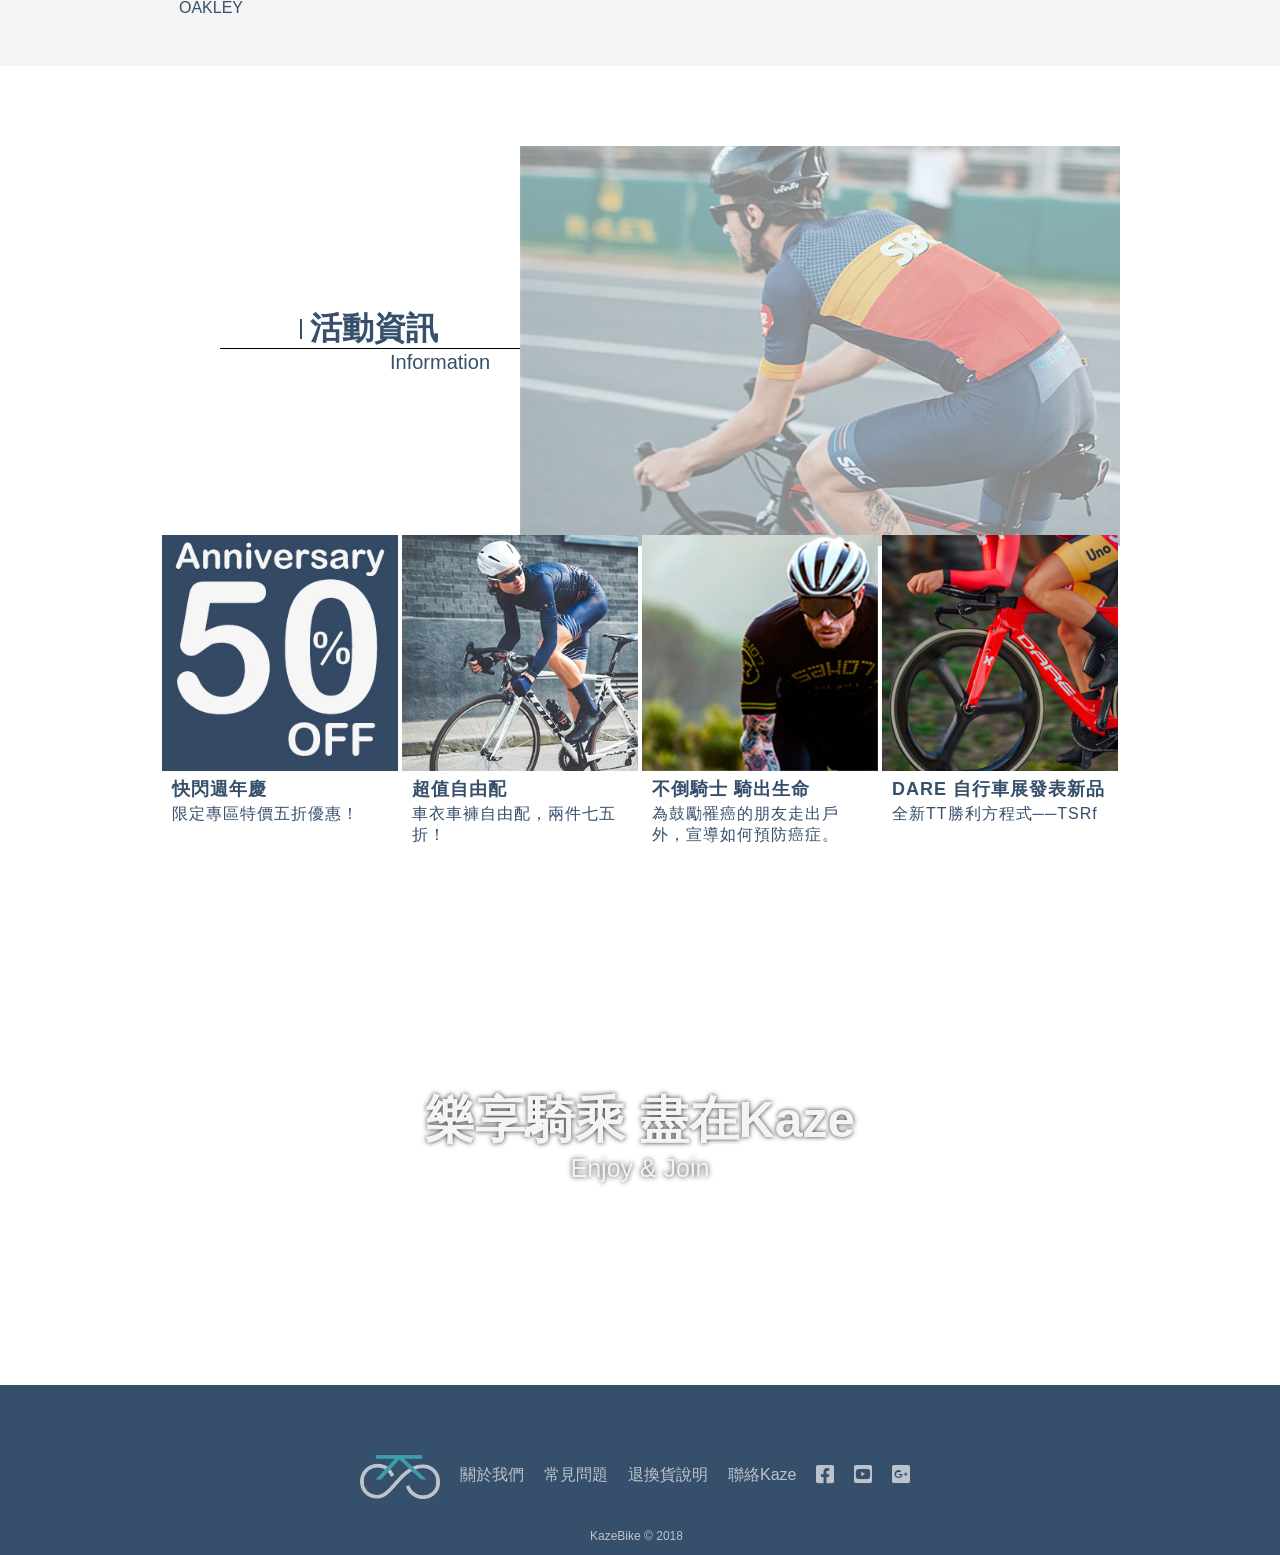
==== commit 4caebeaa: "1115RWD" ====
--- a/web/index.html
+++ b/web/index.html
@@ -5,6 +5,7 @@
     <meta charset="UTF-8">
     <meta name="viewport" content="width=device-width, initial-scale=1.0">
     <meta http-equiv="X-UA-Compatible" content="ie=edge">
+    <meta name="viewport" content="width=device-width; initial-scale=1.0; maximum-scale=1.0; user-scalable=0;">
     <title>Kaze Bike 首頁</title>
     <link href="https://fonts.googleapis.com/css?family=Krub" rel="stylesheet">
     <link rel="stylesheet" href="https://use.fontawesome.com/releases/v5.4.2/css/all.css" integrity="sha384-/rXc/GQVaYpyDdyxK+ecHPVYJSN9bmVFBvjA/9eOB+pb3F2w2N6fc5qB9Ew5yIns"
@@ -20,7 +21,11 @@
 
 <body>
     <!-- 以下navbar -->
-    <div class="wrap navbar">
+    <input type="checkbox" id="menu-control">
+    <nav id="navgation" class="wrap navbar">
+        <label for="menu-control" class="menu-btn">
+            <span>menu</span>
+        </label>
         <div class="header-content">
             <div class="navbar-brand">
                 <a href="index.html">
@@ -74,7 +79,7 @@
             </div>
             <div class="clear-fix"></div>
         </div>
-    </div>
+    </nav>
 
 
 
--- a/web/styles/main.css
+++ b/web/styles/main.css
@@ -4,7 +4,43 @@
     font-family: 'Lato','Noto Sans','Microsoft JhengHei', sans-serif;
     /* outline: 1px solid #f00; */
 }
+#menu-control{
+    position: absolute;
+    z-index: -1;
+    opacity: 0;
+}
+.navbar .menu-btn{
+    position: absolute;
+    display: none;
+    width: 40px;
+    height: 40px;
+    background-color: #f4f4f4;
+    top: 15px;
+    left: 15px;
+}
+.menu-btn span{
+    display: block;
+    width: 1px;
+    height: 1px;
+    overflow: hidden;
 
+}
+
+.navbar .menu-btn::before{
+    content: '';
+    display: block;
+    width: 30px;
+    height: 2px;
+    background-color: #364f6b;
+    position: absolute;
+    top: 0;
+    bottom: 0;
+    left: 0;
+    right: 0;
+    margin: auto;
+    box-shadow: 0px 8px 0px 0px #364f6b,
+                0px -8px 0px 0px #364f6b;
+}
 
 .wrap{
     width: 960px;
@@ -12,7 +48,6 @@
 }
 .navbar{
     width: 100%;
-    min-width: 960px;
     height: 70px;
     background-color: #f5f5f5;
     position: fixed;
@@ -40,8 +75,9 @@
     list-style: none;
     float: left;
     text-align: center;
-    position: relative;
+    background-color: #f4f4f4;
     width: 150px;
+    height: 70px;
 }
 .main-menu > li a{
     text-decoration: none;
@@ -335,4 +371,69 @@
 .exchange-bg{
     width: 960px;
     margin: auto;
+}
+@media screen and (max-width:1180px) {
+    .navbar .menu-btn{
+        display: block;
+        position: absolute;
+        width: 40px;
+        height: 40px;
+        background-color: #f4f4f4;
+        top: 15px;
+        left: 15px;
+    }
+    .navbar-nav{
+        position: relative;
+        top: 70px;
+    }
+    .navbar-brand{
+        position: absolute;
+        left: 0;
+        right: 0;
+        margin: auto;
+        float: none;
+        /* transform-origin: 50% 20%; */
+    }
+    .navbar-nav{
+        transform: translateX(-100%);
+        transition: .5s;
+    }
+    #menu-control:checked~nav .navbar-nav{
+        transform: translateX(0);
+    }
+    #navgation .header-content .navbar-nav{
+        height: 100vh;
+        background-color: #f4f4f4;
+    }
+    
+    .main-menu > li{
+        float: none;
+        width: 100%;
+        height: auto;
+    }
+    .main-menu .submenu a{
+        background-color: #43658c;
+        color: #f4f4f4;
+    }
+    .main-menu >li span{
+        transition: 2s;
+        opacity: 0;
+    }
+    
+    .member{
+        line-height: 4;
+        float: right;
+        margin-right: 30px;
+    }
+    .member a{
+        color: #364f6b;
+        display: inline-block;
+        width: 40px;
+        text-align: center;
+    }
+    .header-content{
+        max-width: 1380px;
+        margin: auto;
+    }
+    
 }
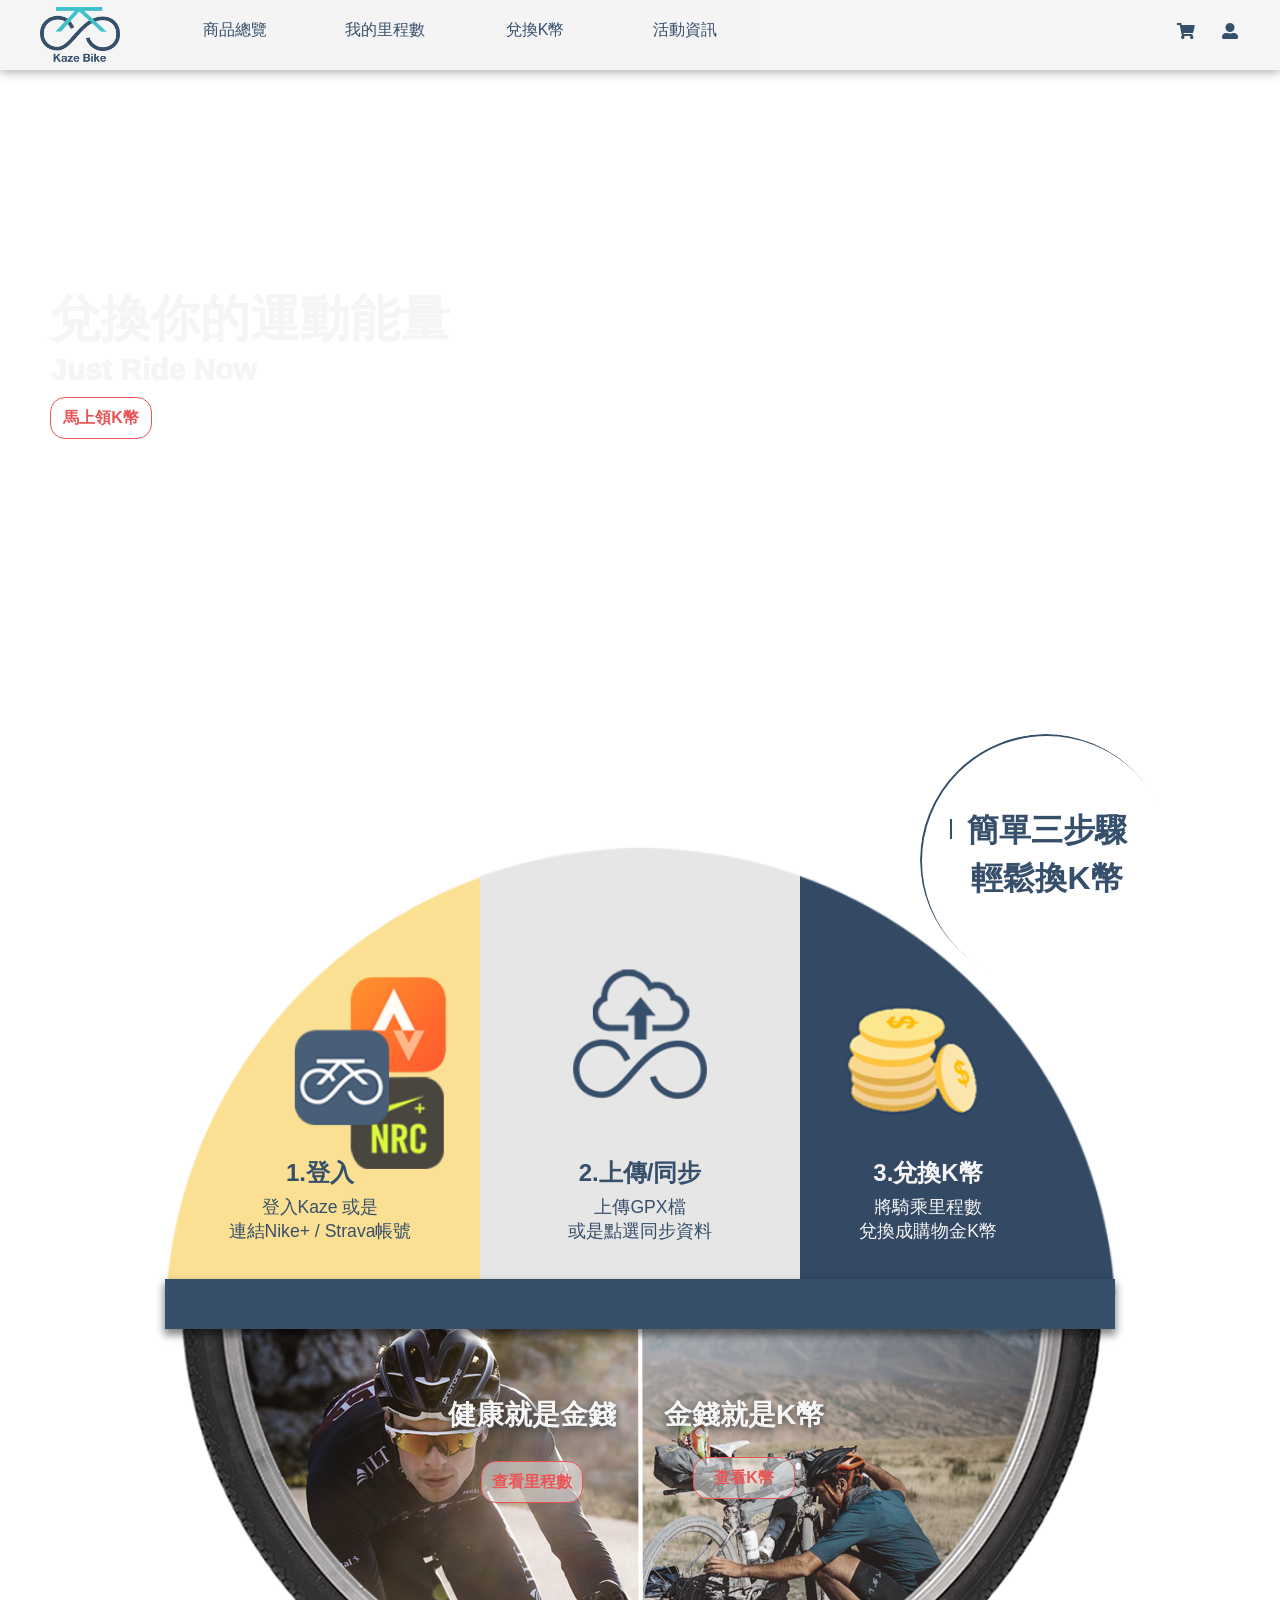
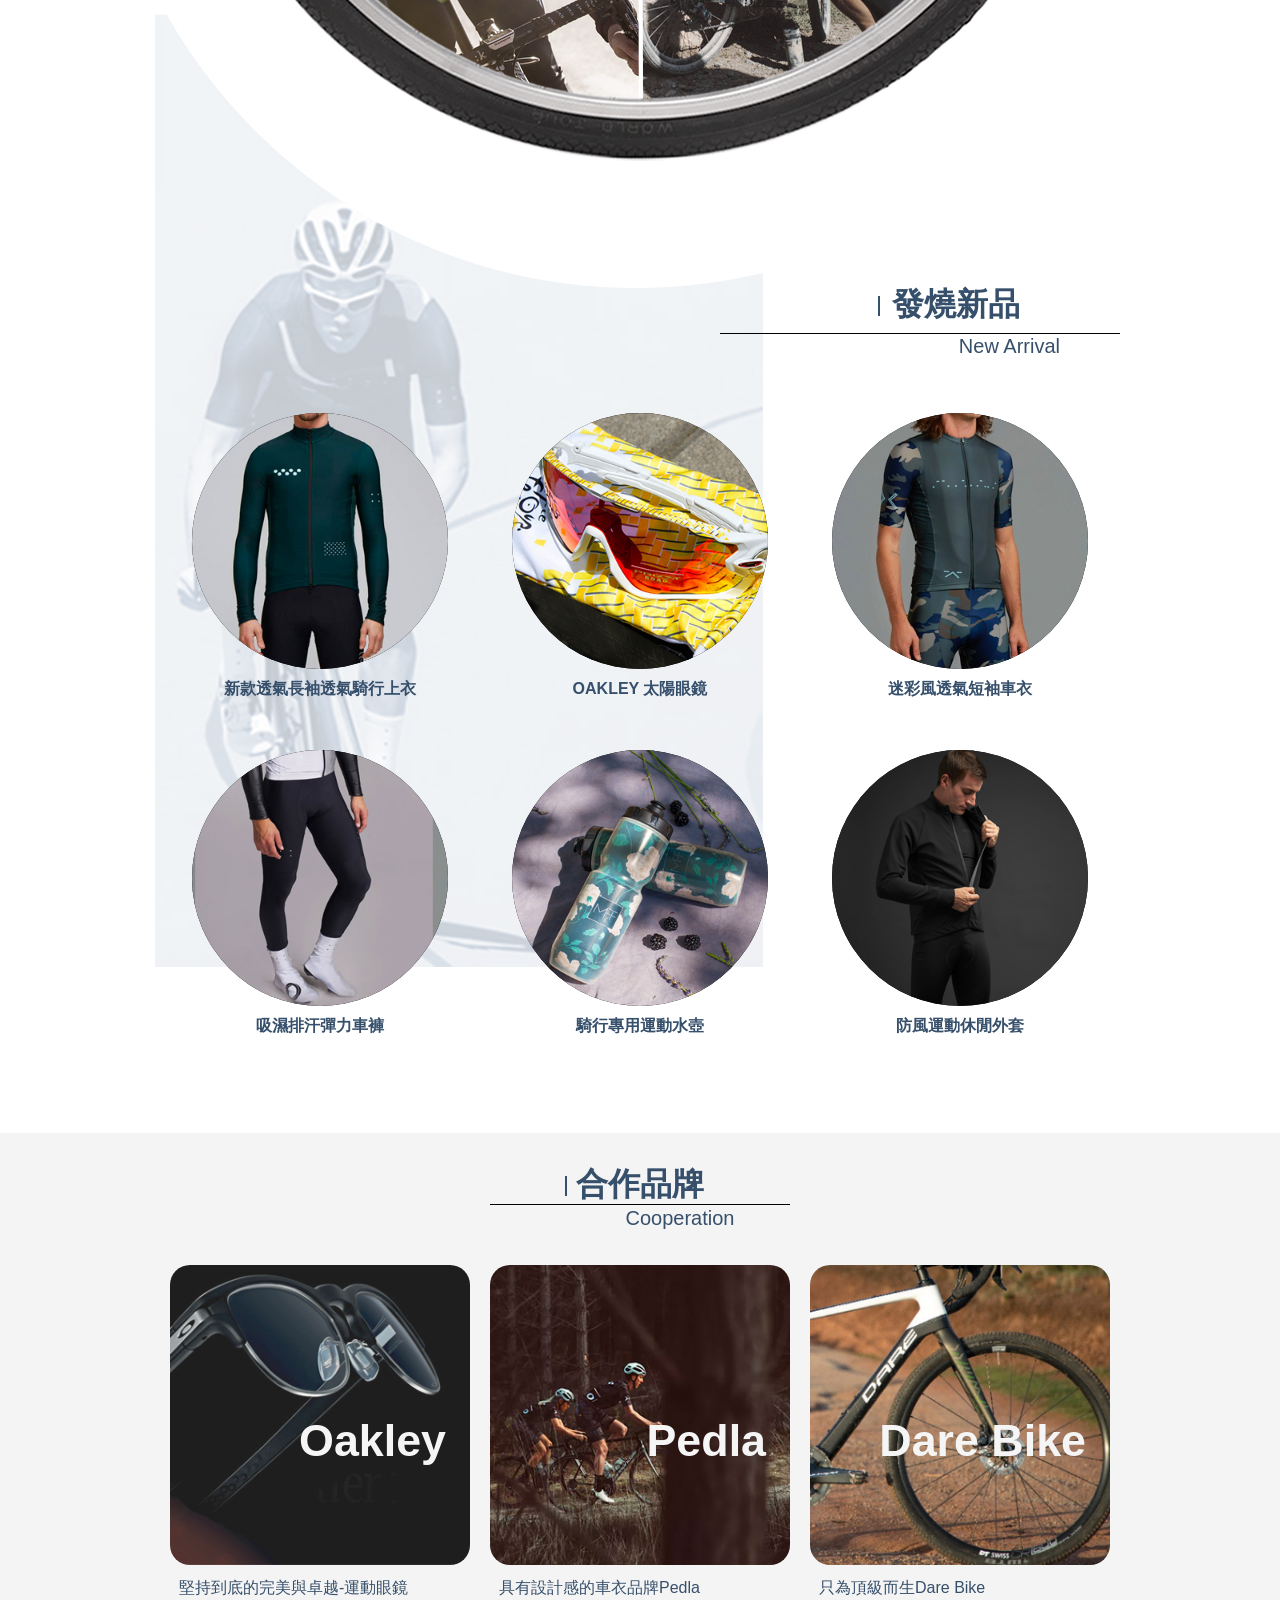
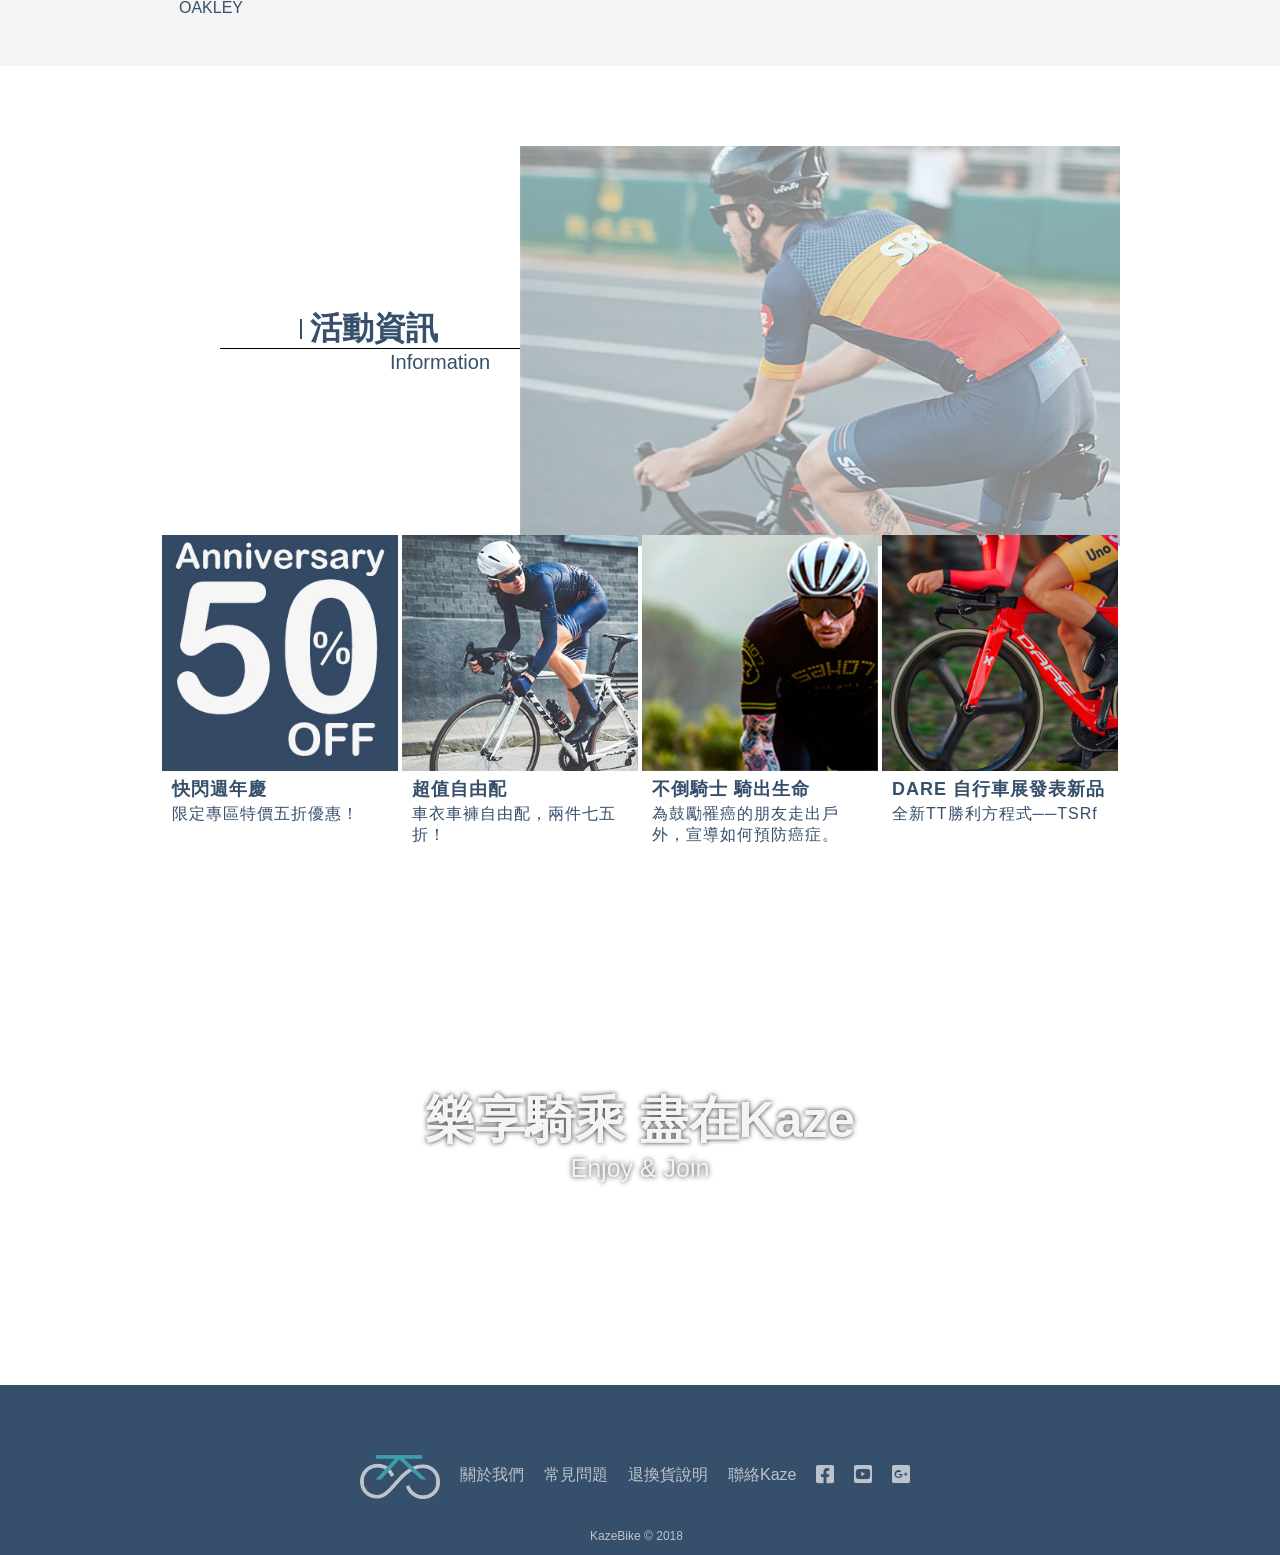
==== commit 6d5d8e77: "RWD1127-2" ====
--- a/web/index.html
+++ b/web/index.html
@@ -3,7 +3,6 @@
 
 <head>
     <meta charset="UTF-8">
-    <meta name="viewport" content="width=device-width, initial-scale=1.0">
     <meta http-equiv="X-UA-Compatible" content="ie=edge">
     <meta name="viewport" content="width=device-width; initial-scale=1.0; maximum-scale=1.0; user-scalable=0;">
     <title>Kaze Bike 首頁</title>
@@ -35,7 +34,7 @@
             <div class="navbar-nav">
                 <ul class="main-menu">
                     <li>
-                        <a href="product.html">商品總覽 <br><span>Product</span></a>
+                        <a href="product.html"class="mobile-a">商品總覽 <br><span>Product</span></a>
                         <ul class="submenu">
                             <li><a href="product.html">全館商品</a> </li>
                             <li><a href="product.html#new-arrival">發燒新品</a> </li>
@@ -44,7 +43,7 @@
                         </ul>
                     </li>
                     <li>
-                        <a href="miles.html">我的里程數<br><span>Miles</span></a>
+                        <a href="miles.html" class="mobile-a">我的里程數<br><span>Miles</span></a>
                         <ul class="submenu">
                             <li><a href="miles.html">連結帳號</a> </li>
                             <li><a href="miles.html">上傳／同步</a> </li>
@@ -53,14 +52,14 @@
                         </ul>
                     </li>
                     <li>
-                        <a href="kcoins.html">兌換K幣<br><span>K-coins</span></a>
+                        <a href="kcoins.html" class="mobile-a">兌換K幣<br><span>K-coins</span></a>
                         <ul class="submenu">
                             <li><a href="kcoins.html#overage">查詢餘額</a> </li>
                             <li><a href="kcoins.html#coin-record">兌換紀錄</a> </li>
                         </ul>
                     </li>
                     <li>
-                        <a href="news.html">活動資訊<br><span>information</span></a>
+                        <a href="news.html" class="mobile-a">活動資訊<br><span>information</span></a>
                         <ul class="submenu">
                             <li><a href="news.html">最新消息</a> </li>
                             <li><a href="sale.html">優惠活動</a> </li>
@@ -101,6 +100,7 @@
 
 
 
+
     <!-- 以下購物金三步驟 -->
     <div class="wrap kstep">
         <div class="kstep-item1">
@@ -108,7 +108,7 @@
                 <div class="circle-wrap">
                     <div class="circle1 c1"></div>
                     <div class="circle">
-                        <h2 class="title-h2">簡單三步驟<br>輕鬆領K幣</h2>
+                        <h2 class="title-h2">簡單三步驟<br>輕鬆換K幣</h2>
                     </div>
                     <div class="circle1 c2"></div>
                 </div>
@@ -116,7 +116,9 @@
         </div>
         <div class="kstep-item2">
             <div class="ks-content">
-                <img src="img/ks4.png" alt="">
+                <div class="pic pic1">
+                    <img src="img/ks4.png" alt="">
+                </div>
                 <div class="step">
                     <h3>1.登入</h3>
                     <p>登入Kaze
@@ -125,7 +127,9 @@
                 </div>
             </div>
             <div class="ks-content">
-                <img src="img/ks2.png" alt="">
+                <div class="pic pic2">
+                    <img src="img/ks2.png" alt="">
+                </div>
                 <div class="step">
                     <h3>2.上傳/同步</h3>
                     <p>上傳GPX檔<br>
@@ -134,7 +138,9 @@
                 </div>
             </div>
             <div class="ks-content">
-                <img src="img/ks3.png" alt="">
+                <div class="pic pic3">
+                    <img src="img/ks3.png" alt="">
+                </div>
                 <div class="step col3">
                     <h3>3.兌換K幣</h3>
                     <p>將騎乘里程數<br>
--- a/web/styles/main.css
+++ b/web/styles/main.css
@@ -12,11 +12,15 @@
 .navbar .menu-btn{
     position: absolute;
     display: none;
-    width: 40px;
-    height: 40px;
+    width: 30px;
+    height: 30px;
+    border-radius: 50%;
+    border: 2px solid transparent;
     background-color: #f4f4f4;
     top: 15px;
-    left: 15px;
+    left: 20px;
+    transition: .3s;
+
 }
 .menu-btn span{
     display: block;
@@ -33,13 +37,25 @@
     height: 2px;
     background-color: #364f6b;
     position: absolute;
-    top: 0;
-    bottom: 0;
-    left: 0;
-    right: 0;
-    margin: auto;
-    box-shadow: 0px 8px 0px 0px #364f6b,
-                0px -8px 0px 0px #364f6b;
+    top: 3px;
+    left: 5px;
+    transform-origin: left top;
+    box-shadow: 0px 11px 0px 0px #364f6b;
+    transform: rotate(0deg);
+    transition: .5s;
+}
+.navbar .menu-btn::after{
+    content: '';
+    display: block;
+    width: 30px;
+    height: 2px;
+    background-color: #364f6b;
+    position: absolute;
+    bottom: 3px;
+    left: 5px;
+    transform-origin: left bottom;
+    transform: rotate(0deg);
+    transition: .5s;
 }
 
 .wrap{
@@ -52,7 +68,7 @@
     background-color: #f5f5f5;
     position: fixed;
     z-index: 100;
-    box-shadow: 0px 3px 20px #333;
+    box-shadow: 0px 2px 10px #aaa;
     
 }
 .navbar-brand{
@@ -148,6 +164,7 @@
 }
 .header-content{
     max-width: 1380px;
+    min-width: 880px;
     margin: auto;
 }
 .footer{
@@ -372,15 +389,10 @@
     width: 960px;
     margin: auto;
 }
-@media screen and (max-width:1180px) {
+@media screen and (max-width:768px) {
     .navbar .menu-btn{
         display: block;
-        position: absolute;
-        width: 40px;
-        height: 40px;
-        background-color: #f4f4f4;
-        top: 15px;
-        left: 15px;
+        
     }
     .navbar-nav{
         position: relative;
@@ -405,35 +417,41 @@
         height: 100vh;
         background-color: #f4f4f4;
     }
+    #menu-control:checked~nav .menu-btn{
+        border: 2px solid #364f6b;
+    }
+    #menu-control:checked~nav .menu-btn::before{
+        box-shadow: none;
+        transform: rotate(45deg);
+    }
+    #menu-control:checked~nav .menu-btn::after{
+        transform: rotate(-45deg);
+    
+    }
+    .mobile-a{
+        pointer-events: none;
+    }
+    .header-content{
+       min-width: 100%;
+       height: 70px;
+    }
     
     .main-menu > li{
         float: none;
         width: 100%;
         height: auto;
+        padding: 20px 0;
     }
     .main-menu .submenu a{
         background-color: #43658c;
         color: #f4f4f4;
     }
-    .main-menu >li span{
-        transition: 2s;
-        opacity: 0;
-    }
-    
     .member{
+        position: absolute;
         line-height: 4;
-        float: right;
-        margin-right: 30px;
-    }
-    .member a{
-        color: #364f6b;
-        display: inline-block;
-        width: 40px;
-        text-align: center;
-    }
-    .header-content{
-        max-width: 1380px;
-        margin: auto;
-    }
-    
+        right: 0;
+        top: 0;
+        margin-right: 10px;
+    }
+
 }
--- a/web/styles/style.css
+++ b/web/styles/style.css
@@ -1,7 +1,6 @@
 
 .video{
     width: 100%;
-    min-width: 960px;
     padding-top: 70px;
     position: relative;
     /* height: 750px;
@@ -9,11 +8,9 @@
 }
 video{
     width:100%;
-    min-width: 960px;
 }
 .video .video-txt{
-    width: 50%;
-    min-width: 480px;
+    width: 55%;
     position: absolute;
     z-index:8;
     top: 40%;
@@ -27,7 +24,6 @@
     display: block;
     font-weight: 1000;
     opacity:1;
-    transition:all 1.8s ease;
     font-size: 30px;
 }
 .video-txt a, .step a{
@@ -551,4 +547,159 @@
 }
 .newsTitle a,.cor-brand-title a{
     text-decoration: none;
+}
+@media screen and (max-width:768px){
+    .wrap{
+        width: 100%;
+    }
+    .video{
+        width: 150%;
+    }
+    video{
+        width: 100%;
+    }
+    .video .video-txt h1{
+        font-size: 7vmin;
+    }
+    .video .video-txt span{
+        font-size: 5vmin;
+    }
+    .video-txt a{
+        background-color: #ea5455;
+        color: #f4f4f4;
+        font-weight: 700;
+        width: 50%;
+    }
+    .video .video-txt{
+        width: 100%;
+        display: flex;
+        flex-flow: column;
+        justify-content: center;
+        align-content: center;
+    }
+    .kstep-item1{
+        width: 100%;
+        height: 80px;
+        position: relative;
+        left: 0;
+        padding-bottom: 15%;
+    }
+  
+    .kstep-item1 .title-h2{
+        position: relative;
+        left: 0;
+        right: 0;
+        margin: 0 auto;
+        box-sizing: border-box;
+        padding: 10px;
+        font-size: 5vmin;
+        width: 50%;
+        background-color: #f4f4f4;
+        border: 1px solid #364f6b;
+    }
+    .kstep-item1::before{
+        display: none;
+    }
+    .circle{
+        border: none;
+        border-radius: 0%;
+        width: 100%;
+        height: 80px;
+    }
+    .circle-wrap{
+        width: 100%;
+        overflow: visible;
+        height: 80px;
+    }
+    .circle1{
+        display: none;
+    }
+    .kstep-item2{
+        display: flex;
+        flex-flow: column;
+        padding: 0;
+        margin: auto;
+    }
+    .kstep-item2 .ks-content{
+        width: 100%;
+        display: flex;
+        flex-flow: row nowrap;
+        justify-content: center;
+        align-items: center;
+    }
+    .ks-content .pic{
+        width: 50%;
+        overflow: hidden;
+        align-items: center;
+        justify-content: center;
+        height: 0;
+        padding-bottom: 50%;
+        background-color: #000;
+        border-radius: 50%;
+        position: relative;
+    }
+    .pic img{
+        width: 100%;
+        position: absolute;
+        top: -40%;
+        right: 20%;
+
+    }
+    .ks-content .step{
+        width: 50%;
+        position: relative;
+        margin: 0;
+    }
+    .step h3{
+        font-size: 4vmin;
+    }
+    .ks-content .pic1{
+        background-color: #FCE093;
+    }
+    .ks-content .pic2{
+        background-color: #E8E6E6;
+        order: 1;
+    }
+    .ks-content .pic3{
+        background-color: #334964;
+    }
+    .pic2 img{
+        top: -30%;
+        left: 0;
+        right: 0;
+        margin: auto;
+    }
+    .ks-content .step a{
+        opacity: 1;
+    }
+    .step h3{
+        font-size: 4vmin;
+    }
+    .step p{
+        font-size: 3vmin;
+        line-height: 1.6;
+    }
+    .ks-content .col3{
+        width: 50%;
+        color: #364f6b;
+        left: 0;
+        
+    }
+    .pic3 img{
+        width: 100%;
+        left: 15%;
+        top: -35%;
+    }
+    .ks-content:hover img{
+        opacity: 1;
+    }
+    .kstep-item4{
+        display: flex;
+        width: 100%;
+    }
+    .kstep-item3{
+        display: flex;
+    }
+
+    
 }
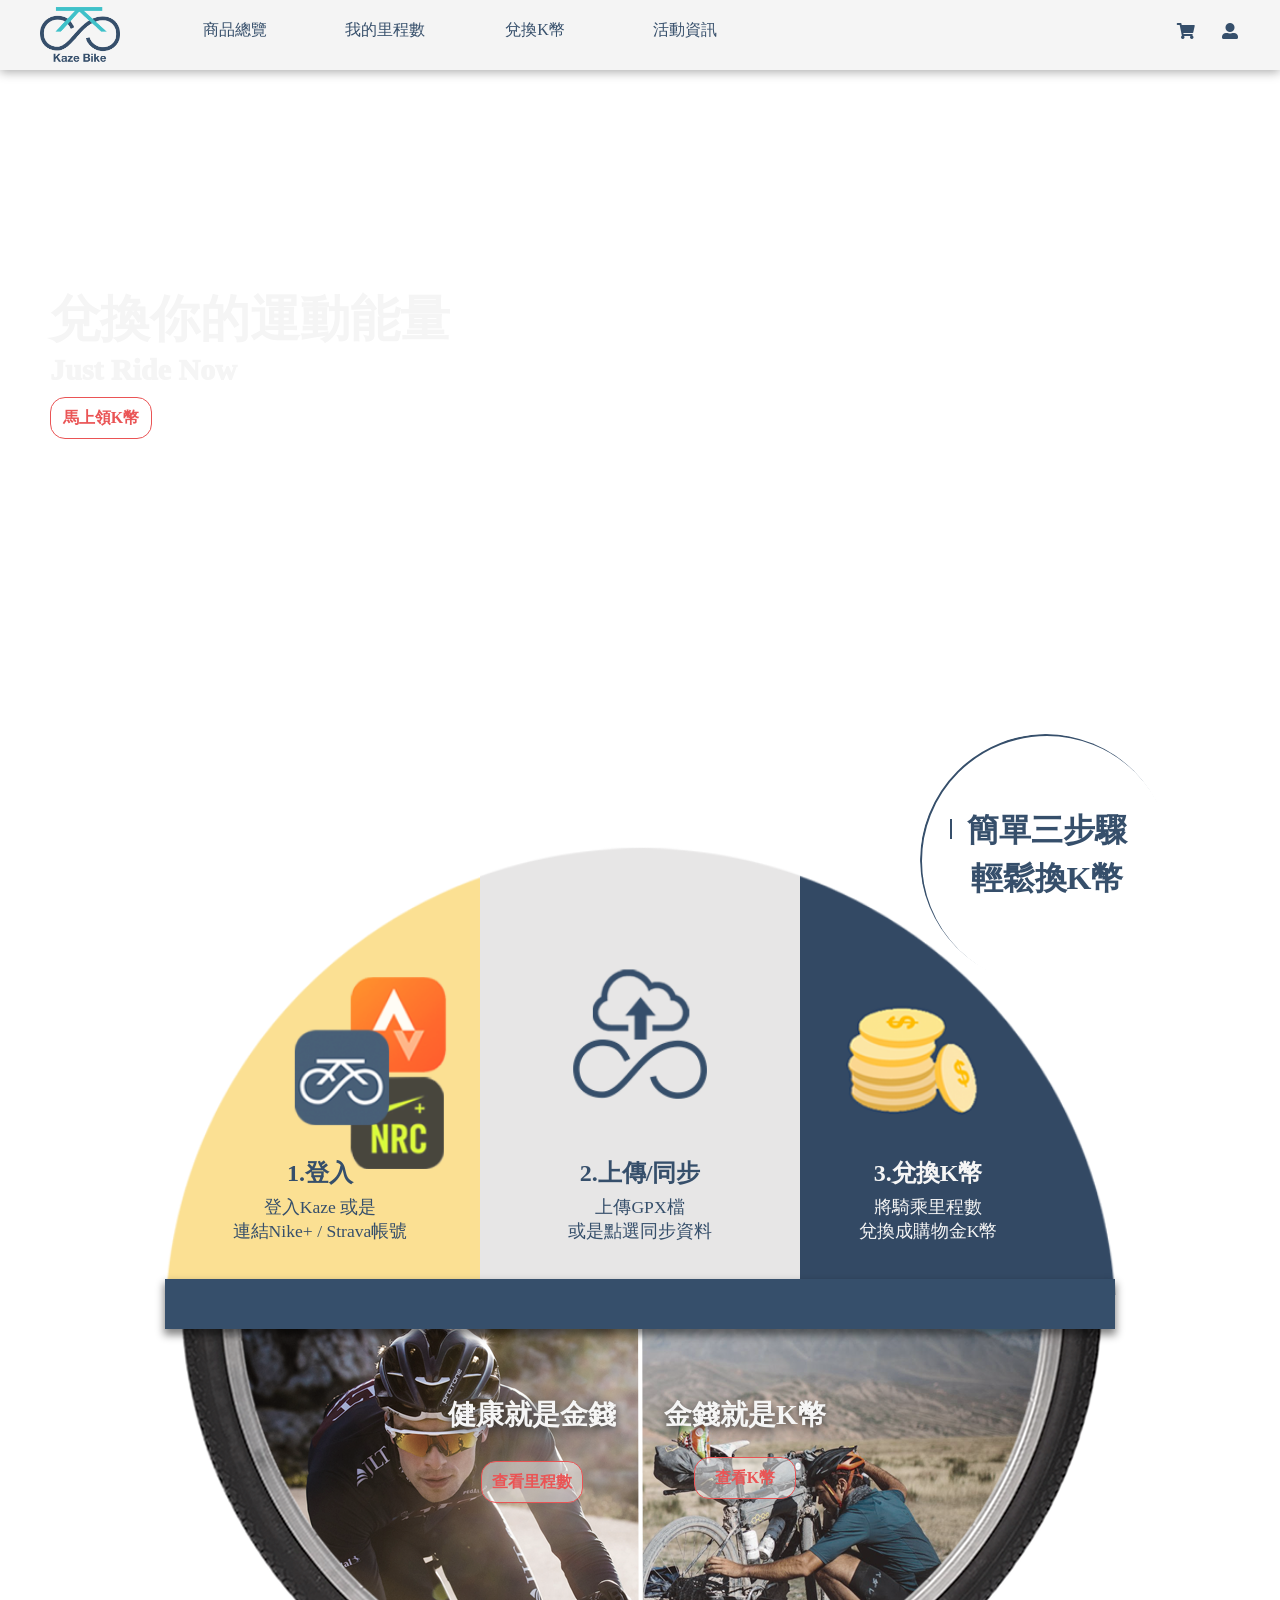
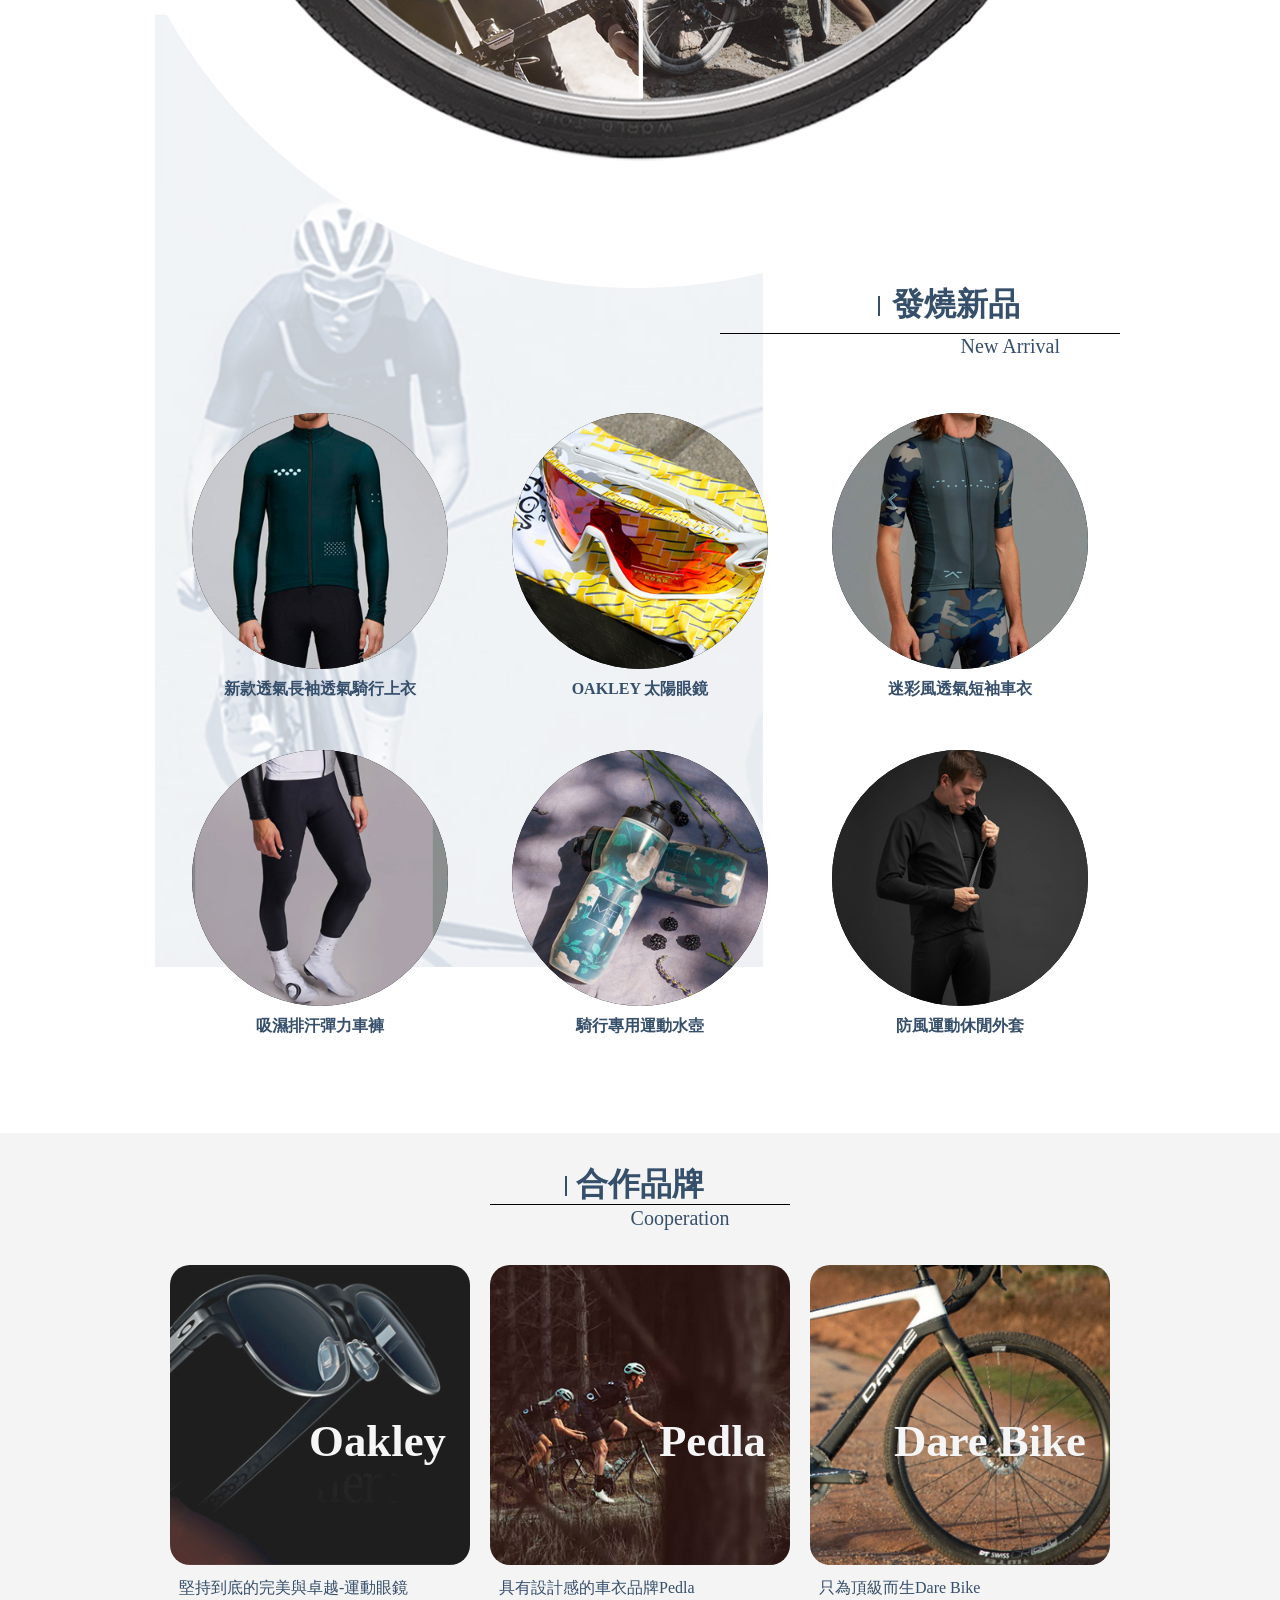
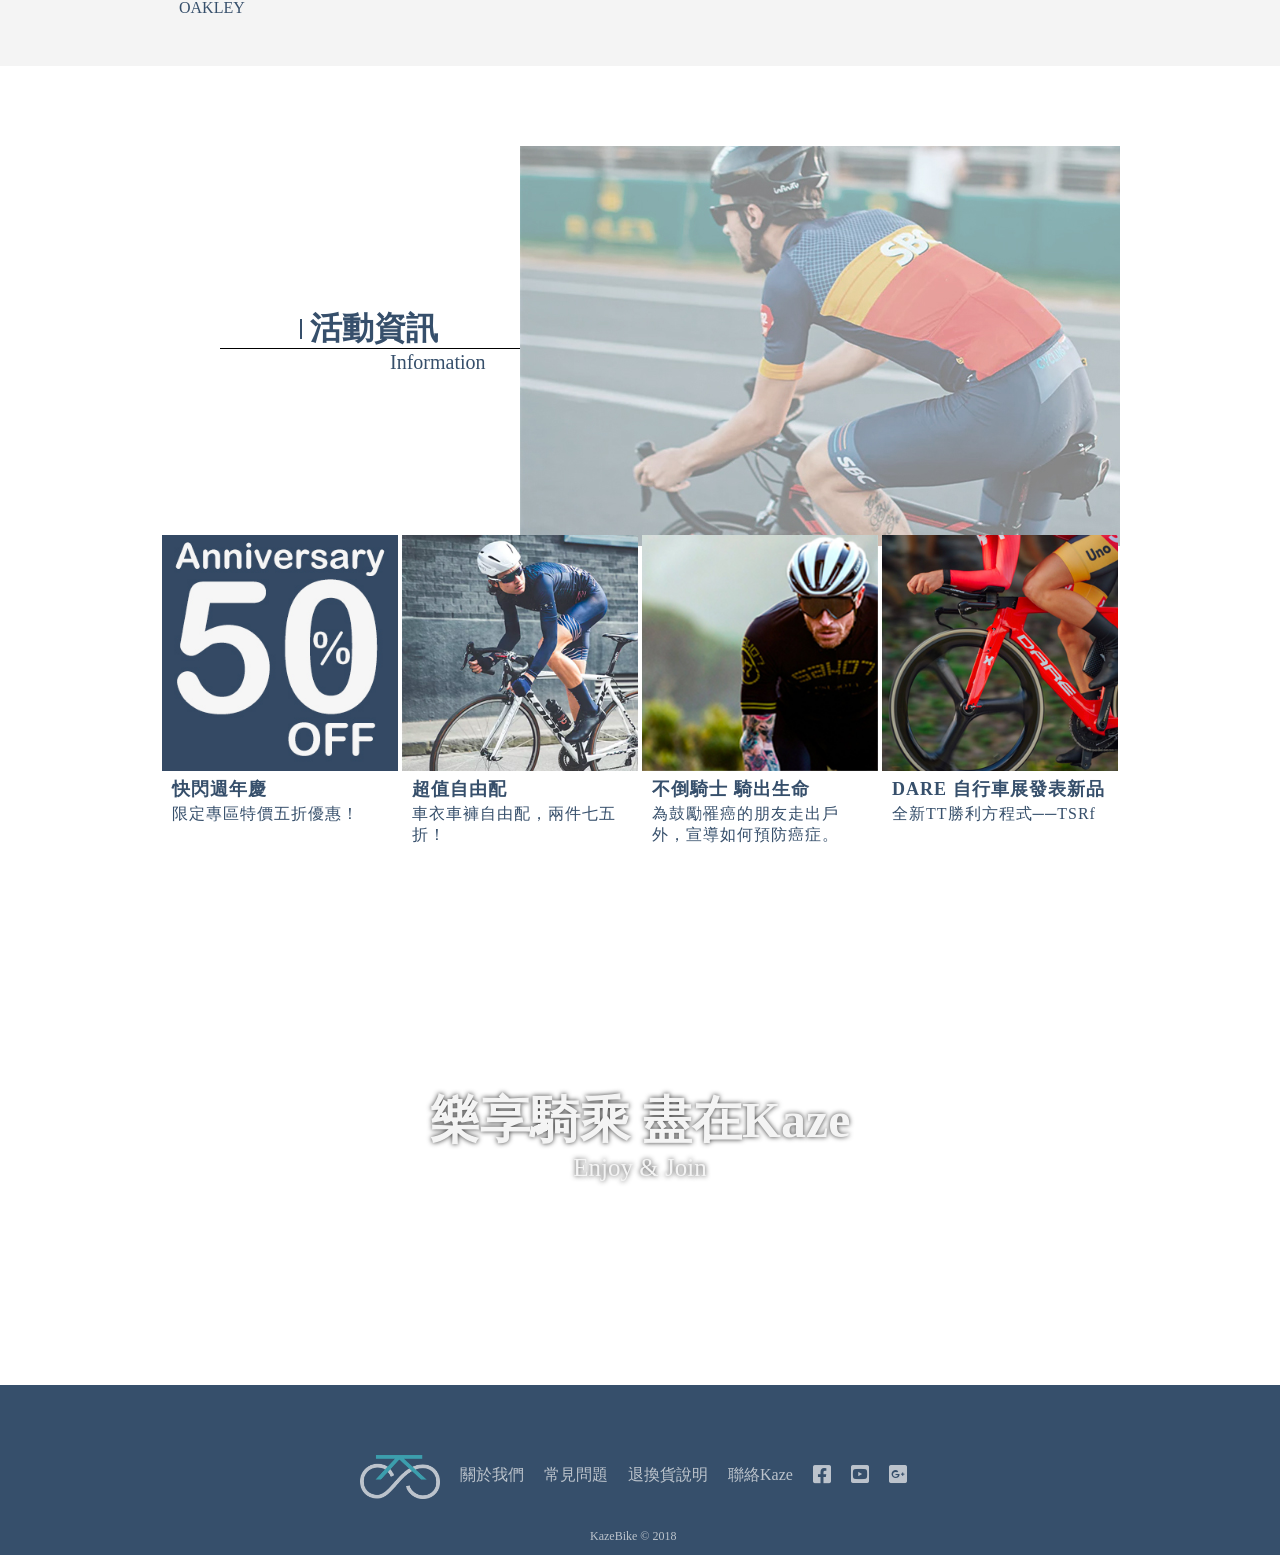
==== commit 0aaa936b: "menu-1" ====
--- a/web/index.html
+++ b/web/index.html
@@ -4,7 +4,7 @@
 <head>
     <meta charset="UTF-8">
     <meta http-equiv="X-UA-Compatible" content="ie=edge">
-    <meta name="viewport" content="width=device-width; initial-scale=1.0; maximum-scale=1.0; user-scalable=0;">
+    <meta name="viewport" content="width=device-width, initial-scale=1.0, maximum-scale=1.0, user-scalable=0">
     <title>Kaze Bike 首頁</title>
     <link href="https://fonts.googleapis.com/css?family=Krub" rel="stylesheet">
     <link rel="stylesheet" href="https://use.fontawesome.com/releases/v5.4.2/css/all.css" integrity="sha384-/rXc/GQVaYpyDdyxK+ecHPVYJSN9bmVFBvjA/9eOB+pb3F2w2N6fc5qB9Ew5yIns"
@@ -13,12 +13,38 @@
     <link rel="stylesheet" href="styles/main.css">
     <link rel="stylesheet" href="styles/style.css">
     <link rel="icon" href="img/favicon.ico" type="image/x-icon">
-
+    <script src="https://ajax.googleapis.com/ajax/libs/jquery/3.3.1/jquery.min.js"></script>
+    
 
 
 </head>
 
 <body>
+    <!-- login -->
+    <div class="loginWin">
+        <div class="wrap" id="loginform">
+            <div class="close"id="closeLogin">
+                <span></span>
+            </div>
+            <form action="" method="post">
+                    <div class="navbar-brand">
+                            <a href="index.html">
+                                <img src="img/logo3.png" alt="logo">
+                            </a>
+                        </div>
+                <input type="text" class="logObj logtxt" placeholder="帳號">
+                <input type="password" class="logObj logtxt"placeholder="密哪">
+                <input type="button" value="登入"class="logObj logbtn">
+                <input type="button" value="註冊"class="logObj logbtn regi">
+                <a href="#"class="fpsw">忘記密碼</a>
+
+
+            </form>
+
+
+        </div>
+    </div>
+
     <!-- 以下navbar -->
     <input type="checkbox" id="menu-control">
     <nav id="navgation" class="wrap navbar">
@@ -34,7 +60,7 @@
             <div class="navbar-nav">
                 <ul class="main-menu">
                     <li>
-                        <a href="product.html"class="mobile-a">商品總覽 <br><span>Product</span></a>
+                        <a class="mobile-a" href="javascript:;">商品總覽 <br><span>Product</span></a>
                         <ul class="submenu">
                             <li><a href="product.html">全館商品</a> </li>
                             <li><a href="product.html#new-arrival">發燒新品</a> </li>
@@ -72,7 +98,7 @@
                 <a href="#">
                     <i class="fas fa-shopping-cart"></i>
                 </a>
-                <a href="#">
+                <a href="#"id="memLogin"title="登入">
                     <i class="fas fa-user-alt"></i>
                 </a>
             </div>
@@ -402,6 +428,9 @@
         <p>KazeBike © 2018</p>
 
     </div>
+    
+
+    <script src="JS/main.js"></script>
 </body>
 
 </html>
--- a/web/styles/main.css
+++ b/web/styles/main.css
@@ -1,9 +1,100 @@
 *{
     margin: 0;
     padding: 0;
-    font-family: 'Lato','Noto Sans','Microsoft JhengHei', sans-serif;
+    /* font-family: 'neue','PingFang','Microsoft JhengHei', sans-serif; */
     /* outline: 1px solid #f00; */
 }
+@font-face{
+    font-family: neue;
+    src: url('../font/HelveticaNeue.ttc');
+}
+@font-face{
+    font-family: PingFang;
+    src: url('../font/PingFang.ttc');
+}
+
+.loginWin{
+    background-color: rgb(57, 57, 57,0.7);
+    width: 100%;
+    height: 750px;
+    position: fixed;
+    z-index: 104;
+    display: none;
+}
+#loginform .close{
+    width: 15px;
+    height: 15px;
+    cursor: pointer;
+    position: absolute;
+    right: 20px;
+    top: 20px;
+}
+#loginform .close span{
+    display: block;
+    width: 15px;
+    height: 2px;
+    position: relative;
+    top: 0;
+    left: 0;
+    background-color: #000;
+    transform: rotate(45deg);
+    
+}
+#loginform .close span::before{
+    content: '';
+    display: block;
+    width: 15px;
+    height: 2px;
+    background-color: #000;
+    transform: rotate(-90deg);
+}
+#loginform{
+    width: 50%;
+    max-width: 500px;
+    height: 500px;
+    margin: auto;
+    display: flex;
+    position: fixed;
+    top: 0;left: 0;right: 0;bottom: 0;
+    z-index: 105;
+    background-color: rgba(247, 247, 247, 0.8);
+}
+#loginform form{
+    width: 100%;
+    display: flex;
+    flex-flow: column;
+    justify-content: center;
+    align-items: center;
+}
+#loginform form .logObj{
+    width: 50%;
+    height: 30px;
+    border-radius: 6px;
+    margin: 8px;
+    padding-left: 5px; 
+    border: none;
+}
+#loginform form .logbtn{
+    background-color: #364f6b;
+    color: #f4f4f4;
+    font-size: 18px;
+    padding-left: 5px;
+    
+}
+#loginform form .regi{
+    background-color: #ea5455;
+    
+   
+}
+form .navbar-brand{
+    padding-bottom: 30px;
+}
+#loginform form .fpsw{
+    text-decoration: none;
+    color: #666;
+    font-size: 13px;
+}
+
 #menu-control{
     position: absolute;
     z-index: -1;
@@ -29,7 +120,6 @@
     overflow: hidden;
 
 }
-
 .navbar .menu-btn::before{
     content: '';
     display: block;
@@ -105,6 +195,7 @@
 }
 .main-menu > li > a{
     transition: color 1s 0.2s,background-color 1s 0s;
+    cursor: pointer;
 }
 .main-menu > li.active{
     background-color: #364f6b;
@@ -428,9 +519,6 @@
         transform: rotate(-45deg);
     
     }
-    .mobile-a{
-        pointer-events: none;
-    }
     .header-content{
        min-width: 100%;
        height: 70px;
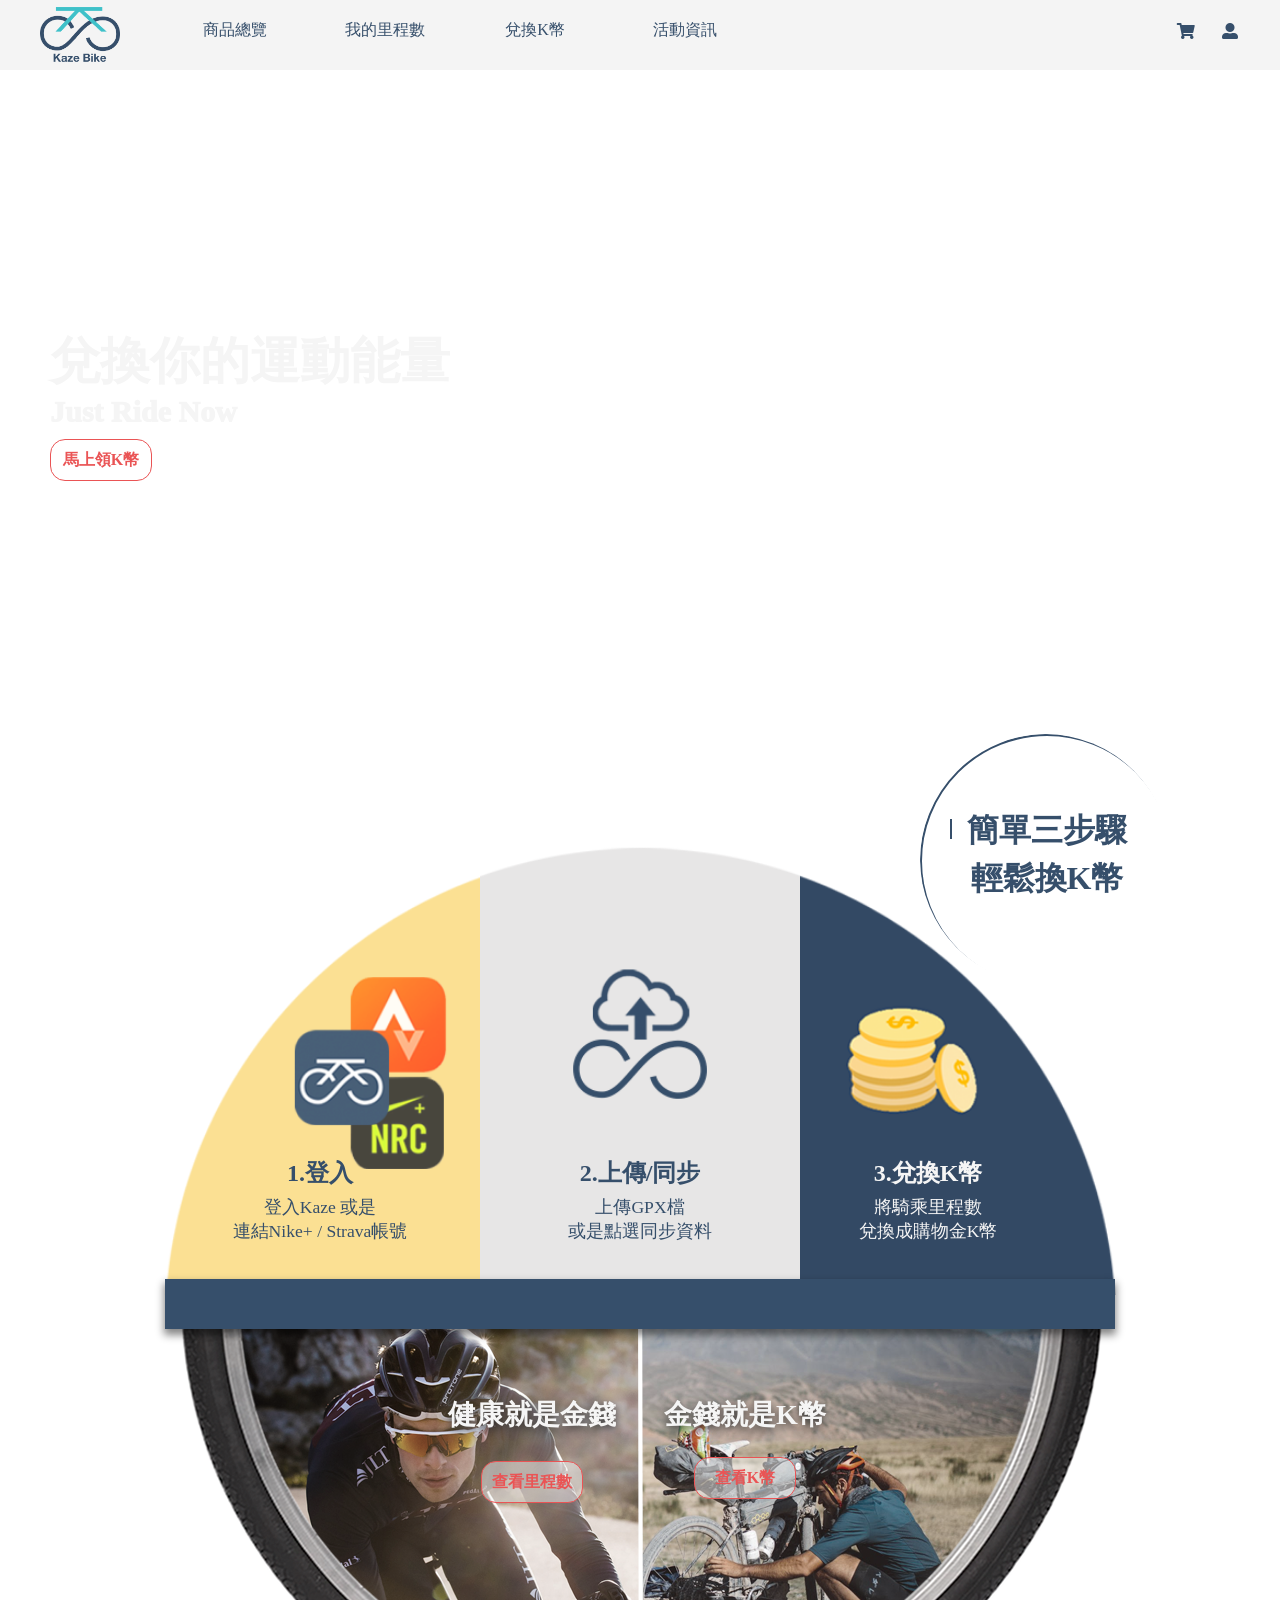
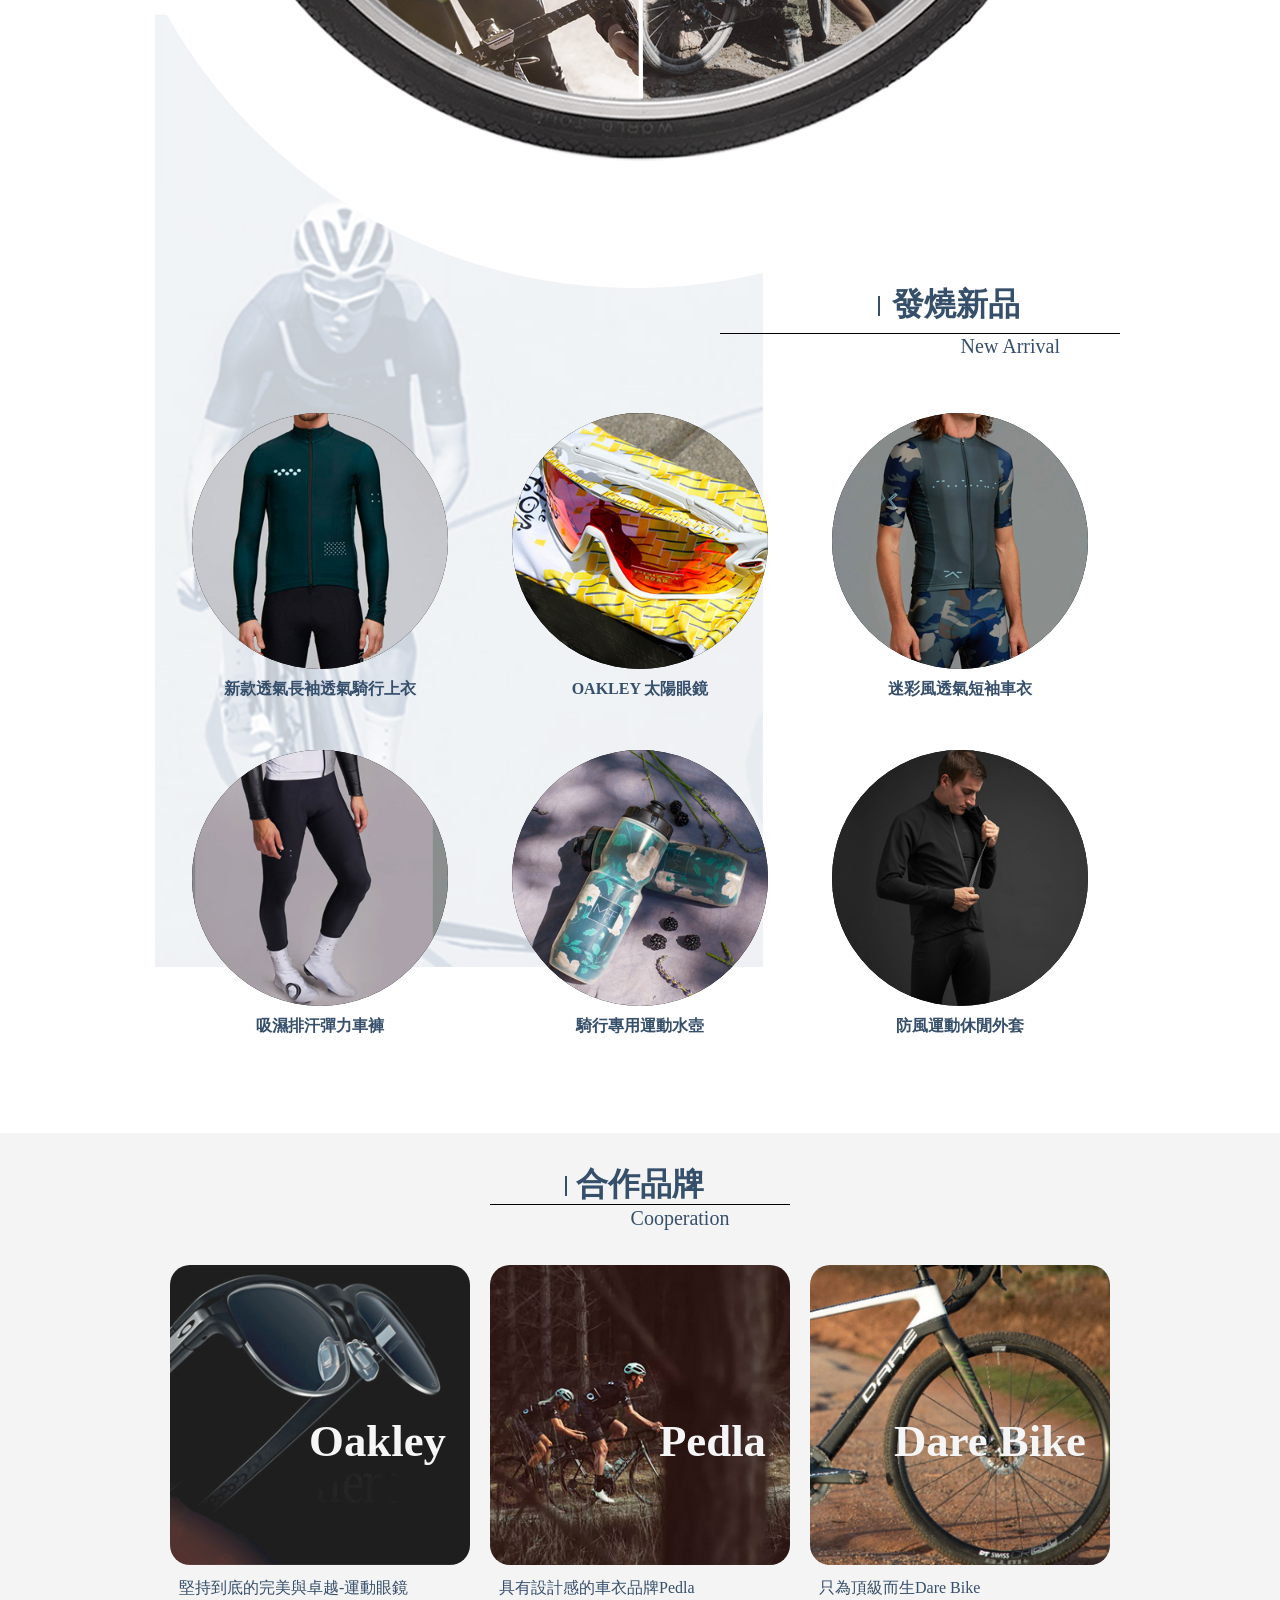
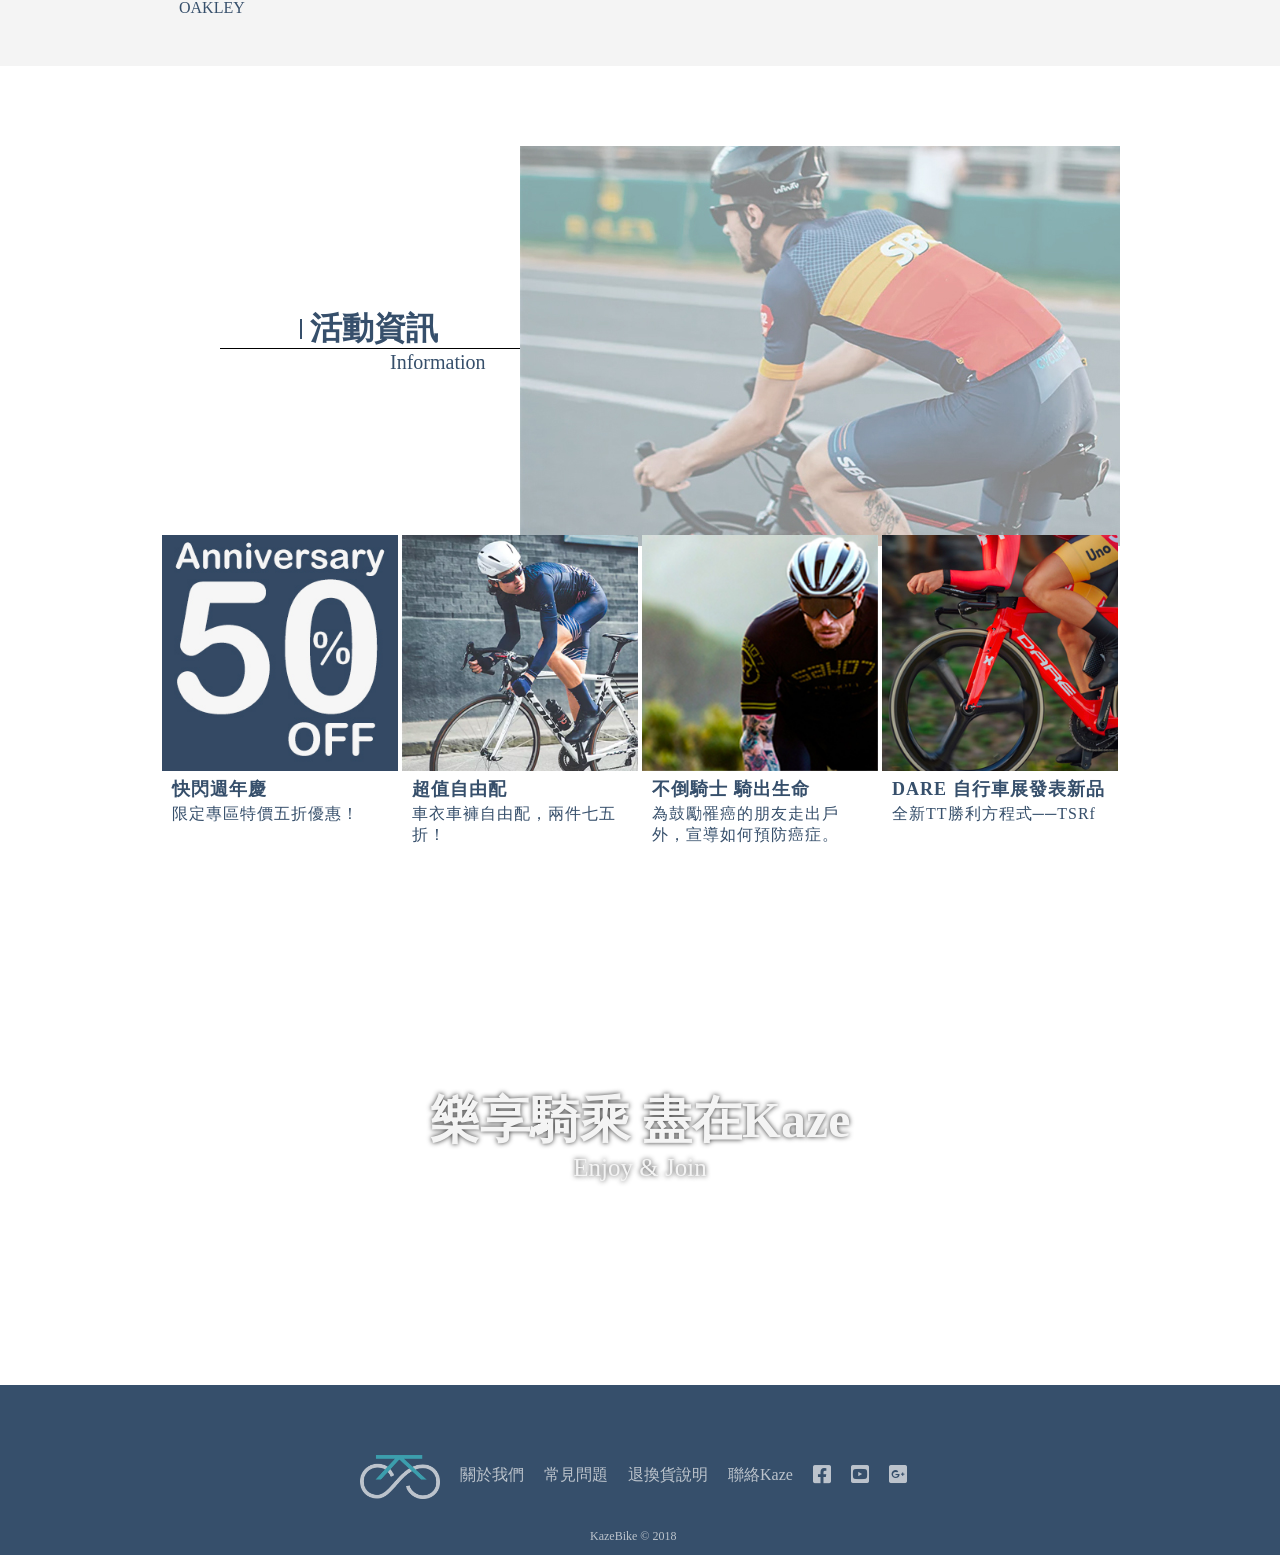
==== commit 94ef63ec: "RWD-menu-down" ====
--- a/web/index.html
+++ b/web/index.html
@@ -13,8 +13,8 @@
     <link rel="stylesheet" href="styles/main.css">
     <link rel="stylesheet" href="styles/style.css">
     <link rel="icon" href="img/favicon.ico" type="image/x-icon">
-    <script src="https://ajax.googleapis.com/ajax/libs/jquery/3.3.1/jquery.min.js"></script>
-    
+
+
 
 
 </head>
@@ -23,88 +23,149 @@
     <!-- login -->
     <div class="loginWin">
         <div class="wrap" id="loginform">
-            <div class="close"id="closeLogin">
+            <div class="close" id="closeLogin">
                 <span></span>
             </div>
             <form action="" method="post">
-                    <div class="navbar-brand">
-                            <a href="index.html">
-                                <img src="img/logo3.png" alt="logo">
-                            </a>
-                        </div>
+                <div class="loginBN">
+                    <a href="news.html">
+                        <img src="img/new2.jpg" alt="logo">
+                    </a>
+                </div>
                 <input type="text" class="logObj logtxt" placeholder="帳號">
-                <input type="password" class="logObj logtxt"placeholder="密哪">
-                <input type="button" value="登入"class="logObj logbtn">
-                <input type="button" value="註冊"class="logObj logbtn regi">
-                <a href="#"class="fpsw">忘記密碼</a>
-
-
+                <input type="password" class="logObj logtxt" placeholder="密碼">
+                <input type="button" value="登入" class="logObj logbtn">
+                <input type="button" value="註冊" class="logObj logbtn regi">
+                <a href="#" class="fpsw">忘記密碼</a>
             </form>
-
-
-        </div>
-    </div>
-
-    <!-- 以下navbar -->
-    <input type="checkbox" id="menu-control">
-    <nav id="navgation" class="wrap navbar">
-        <label for="menu-control" class="menu-btn">
-            <span>menu</span>
-        </label>
-        <div class="header-content">
-            <div class="navbar-brand">
-                <a href="index.html">
-                    <img src="img/logo3.png" alt="logo">
-                </a>
-            </div>
-            <div class="navbar-nav">
-                <ul class="main-menu">
-                    <li>
-                        <a class="mobile-a" href="javascript:;">商品總覽 <br><span>Product</span></a>
-                        <ul class="submenu">
-                            <li><a href="product.html">全館商品</a> </li>
-                            <li><a href="product.html#new-arrival">發燒新品</a> </li>
-                            <li><a href="product.html#hotsale">熱銷排行</a> </li>
-                            <li><a href="product.html#cooperation">合作品牌</a> </li>
-                        </ul>
-                    </li>
-                    <li>
-                        <a href="miles.html" class="mobile-a">我的里程數<br><span>Miles</span></a>
-                        <ul class="submenu">
-                            <li><a href="miles.html">連結帳號</a> </li>
-                            <li><a href="miles.html">上傳／同步</a> </li>
-                            <li><a href="miles.html">統計報表</a> </li>
-                            <li><a href="miles.html">騎乘紀錄</a> </li>
-                        </ul>
-                    </li>
-                    <li>
-                        <a href="kcoins.html" class="mobile-a">兌換K幣<br><span>K-coins</span></a>
-                        <ul class="submenu">
-                            <li><a href="kcoins.html#overage">查詢餘額</a> </li>
-                            <li><a href="kcoins.html#coin-record">兌換紀錄</a> </li>
-                        </ul>
-                    </li>
-                    <li>
-                        <a href="news.html" class="mobile-a">活動資訊<br><span>information</span></a>
-                        <ul class="submenu">
-                            <li><a href="news.html">最新消息</a> </li>
-                            <li><a href="sale.html">優惠活動</a> </li>
-                            <li><a href="news.html">賽事資訊</a> </li>
-                        </ul>
-                    </li>
-                </ul>
-            </div>
-            <div class="member">
-                <a href="#">
-                    <i class="fas fa-shopping-cart"></i>
-                </a>
-                <a href="#"id="memLogin"title="登入">
-                    <i class="fas fa-user-alt"></i>
-                </a>
-            </div>
-            <div class="clear-fix"></div>
-        </div>
-    </nav>
+        </div>
+    </div>
+    <!-- login end-->
+
+
+
+
+
+    <!-- mobile menu -->
+    <div class="outWrap">
+        <input type="checkbox" id="menu-control">
+        <nav id="navgation" class="wrap navbar">
+            <label for="menu-control" class="menu-btn">
+                <span>menu</span>
+            </label>
+            <div class="mobileMenu">
+                <div class="navbar-brand">
+                    <a href="index.html">
+                        <img src="img/logo3.png" alt="logo">
+                    </a>
+                </div>
+                <div id="navbar-mobile">
+                    <ul class="main-menu"id="mobiMenu">
+                        <li id="itemMenu">
+                            <a href="javascript:;">商品總覽 <i class="fas fa-caret-down"></i> <br><span>Product</span></a>
+                            <ul class="submenu">
+                                <li><a href="product.html">全館商品</a> </li>
+                                <li><a href="product.html#new-arrival">發燒新品</a> </li>
+                                <li><a href="product.html#hotsale">熱銷排行</a> </li>
+                                <li><a href="product.html#cooperation">合作品牌</a> </li>
+                            </ul>
+                        </li>
+                        <li id="mileMenu">
+                            <a href="javascript:;">我的里程數 <i class="fas fa-caret-down"></i><br><span>Miles</span></a>
+                            <ul class="submenu">
+                                <li><a href="miles.html">連結帳號</a> </li>
+                                <li><a href="miles.html">上傳／同步</a> </li>
+                                <li><a href="miles.html">統計報表</a> </li>
+                                <li><a href="miles.html">騎乘紀錄</a> </li>
+                            </ul>
+                        </li>
+                        <li id="kcoinsMenu">
+                            <a href="javascript:;">兌換K幣 <i class="fas fa-caret-down"></i><br><span>K-coins</span></a>
+                            <ul class="submenu">
+                                <li><a href="kcoins.html#overage">查詢餘額</a> </li>
+                                <li><a href="kcoins.html#coin-record">兌換紀錄</a> </li>
+                            </ul>
+                        </li>
+                        <li id="actMenu">
+                            <a href="javascript:;">活動資訊 <i class="fas fa-caret-down"></i><br><span>information</span></a>
+                            <ul class="submenu">
+                                <li><a href="news.html">最新消息</a> </li>
+                                <li><a href="sale.html">優惠活動</a> </li>
+                                <li><a href="news.html">賽事資訊</a> </li>
+                            </ul>
+                        </li>
+                    </ul>
+                </div>
+                <div class="member">
+                    <a href="#">
+                        <i class="fas fa-shopping-cart"></i>
+                    </a>
+                    <a href="#" class="memLogin" title="登入">
+                        <i class="fas fa-user-alt"></i>
+                    </a>
+                </div>
+                <div class="clear-fix"></div>
+            </div>
+        </nav>
+    </div>
+    <!-- end m-menu -->
+
+
+
+    <!-- 以下Web navbar -->
+    <div class="header-content">
+        <div class="navbar-brand">
+            <a href="index.html">
+                <img src="img/logo3.png" alt="logo">
+            </a>
+        </div>
+        <div id="navbar-nav">
+            <ul class="main-menu webMenu">
+                <li>
+                    <a href="product.html">商品總覽 <br><span>Product</span></a>
+                    <ul class="submenu">
+                        <li><a href="product.html">全館商品</a> </li>
+                        <li><a href="product.html#new-arrival">發燒新品</a> </li>
+                        <li><a href="product.html#hotsale">熱銷排行</a> </li>
+                        <li><a href="product.html#cooperation">合作品牌</a> </li>
+                    </ul>
+                </li>
+                <li>
+                    <a href="miles.html">我的里程數<br><span>Miles</span></a>
+                    <ul class="submenu">
+                        <li><a href="miles.html">連結帳號</a> </li>
+                        <li><a href="miles.html">上傳／同步</a> </li>
+                        <li><a href="miles.html">統計報表</a> </li>
+                        <li><a href="miles.html">騎乘紀錄</a> </li>
+                    </ul>
+                </li>
+                <li>
+                    <a href="kcoins.html">兌換K幣<br><span>K-coins</span></a>
+                    <ul class="submenu">
+                        <li><a href="kcoins.html#overage">查詢餘額</a> </li>
+                        <li><a href="kcoins.html#coin-record">兌換紀錄</a> </li>
+                    </ul>
+                </li>
+                <li>
+                    <a href="news.html">活動資訊<br><span>information</span></a>
+                    <ul class="submenu">
+                        <li><a href="news.html">最新消息</a> </li>
+                        <li><a href="sale.html">優惠活動</a> </li>
+                        <li><a href="news.html">賽事資訊</a> </li>
+                    </ul>
+                </li>
+            </ul>
+        </div>
+        <div class="member">
+            <a href="#">
+                <i class="fas fa-shopping-cart"></i>
+            </a>
+            <a href="#" class="memLogin2" title="登入">
+                <i class="fas fa-user-alt"></i>
+            </a>
+        </div>
+        <div class="clear-fix"></div>
+    </div>
 
 
 
@@ -112,7 +173,6 @@
 
 
     <!-- 以下banner video -->
-
     <div class="wrap video">
         <video src="img/bannervideo.mp4" type="video/mp4" preload="auto" autoplay loop muted="muted">
         </video>
@@ -428,8 +488,8 @@
         <p>KazeBike © 2018</p>
 
     </div>
-    
-
+
+    <script src="https://ajax.googleapis.com/ajax/libs/jquery/3.3.1/jquery.min.js"></script>
     <script src="JS/main.js"></script>
 </body>
 
--- a/web/styles/main.css
+++ b/web/styles/main.css
@@ -4,6 +4,9 @@
     /* font-family: 'neue','PingFang','Microsoft JhengHei', sans-serif; */
     /* outline: 1px solid #f00; */
 }
+html,body{
+    height: 100%;
+}
 @font-face{
     font-family: neue;
     src: url('../font/HelveticaNeue.ttc');
@@ -12,11 +15,11 @@
     font-family: PingFang;
     src: url('../font/PingFang.ttc');
 }
-
+/*login*/
 .loginWin{
     background-color: rgb(57, 57, 57,0.7);
     width: 100%;
-    height: 750px;
+    height: 100%;
     position: fixed;
     z-index: 104;
     display: none;
@@ -34,7 +37,7 @@
     width: 15px;
     height: 2px;
     position: relative;
-    top: 0;
+    top: 7px;
     left: 0;
     background-color: #000;
     transform: rotate(45deg);
@@ -94,7 +97,15 @@
     color: #666;
     font-size: 13px;
 }
-
+.loginBN{
+    width: 40%;
+}
+.loginBN img{
+    width: 100%;
+}
+/*login end*/
+
+/*menu-btn*/
 #menu-control{
     position: absolute;
     z-index: -1;
@@ -147,10 +158,22 @@
     transform: rotate(0deg);
     transition: .5s;
 }
+/*menu-btn*/
+
+
 
 .wrap{
     width: 960px;
     margin: 0 auto;
+}
+.clear-fix{
+    clear: both;
+}
+
+
+/*web Menu*/
+.outWrap{
+    display: none;
 }
 .navbar{
     width: 100%;
@@ -174,7 +197,7 @@
 .navbar-brand img{
     width: 80%;
 }
-/* .navbar-nav ul{
+/* #navbar-nav ul{
     line-height: 4;
 } */
 .main-menu > li{
@@ -194,8 +217,8 @@
     display: inline-block;
 }
 .main-menu > li > a{
-    transition: color 1s 0.2s,background-color 1s 0s;
-    cursor: pointer;
+    transition: color 1s 0.2s,
+                background-color 1s 0s;
 }
 .main-menu > li.active{
     background-color: #364f6b;
@@ -210,8 +233,11 @@
     display: none;
     background-color: #f5f5f5;
     list-style: none;
-}
-.main-menu li:hover .submenu{
+    position: relative;
+    top: 0;
+    z-index: 999;
+}
+.webMenu li:hover .submenu{
     display: block;
 }
 .submenu a{
@@ -223,7 +249,7 @@
     font-size: 120%;
     font-weight: 1000;
 }
-.navbar-nav span{
+#navbar-nav span{
     /* position: absolute;
     top: 42%;
     left: 28%; */
@@ -238,7 +264,7 @@
 .main-menu > li:hover span{
     opacity: 1;
 }
-.main-menu > li:hover > a{
+.webMenu> li:hover> a{
     color: #f5f5f5;
     background-color: #364f6b;
 }
@@ -254,10 +280,14 @@
     text-align: center;
 }
 .header-content{
+    background-color: #f4f4f4;
     max-width: 1380px;
     min-width: 880px;
     margin: auto;
 }
+/*web Menu end*/
+
+/*footer*/
 .footer{
     margin-top: 100px;
     width: 100%;
@@ -306,9 +336,9 @@
     opacity: 0.7;
     font-size: 12px;
 }
-.clear-fix{
-    clear: both;
-}
+/*footer end*/
+
+
 .title-h2{
     color: #364f6b;
     font-size: 32px;
@@ -481,13 +511,30 @@
     margin: auto;
 }
 @media screen and (max-width:768px) {
+    .outWrap{
+        display: block;
+    }
     .navbar .menu-btn{
         display: block;
-        
-    }
-    .navbar-nav{
+    }
+    .header-content{
+        display: none;
+    }
+    .mobileMenu{
+        display: block;
+        width: 100%;
+    }
+    .loginBN{
+        width: 50%;
+    }
+    .loginBN img{
+        width: 100%;
+    }
+    #navbar-mobile{
         position: relative;
         top: 70px;
+        transform: translateX(-100%);
+        transition: .5s;
     }
     .navbar-brand{
         position: absolute;
@@ -497,14 +544,14 @@
         float: none;
         /* transform-origin: 50% 20%; */
     }
-    .navbar-nav{
-        transform: translateX(-100%);
-        transition: .5s;
-    }
-    #menu-control:checked~nav .navbar-nav{
+    .mobileMenu{
+        height: 0;
+    }
+   
+    #menu-control:checked~nav #navbar-mobile{
         transform: translateX(0);
     }
-    #navgation .header-content .navbar-nav{
+    #navgation .mobileMenu #navbar-mobile{
         height: 100vh;
         background-color: #f4f4f4;
     }
@@ -519,20 +566,32 @@
         transform: rotate(-45deg);
     
     }
-    .header-content{
-       min-width: 100%;
-       height: 70px;
-    }
-    
     .main-menu > li{
         float: none;
         width: 100%;
         height: auto;
-        padding: 20px 0;
+        padding: 0;
+    }
+    .main-menu{
+        padding-top: 30px;
+    }
+    .main-menu .submenu{
+        text-align: center;
+        width: 100%;
     }
     .main-menu .submenu a{
-        background-color: #43658c;
+        line-height: 1.8;
+        width: 100%;
+        padding: 10px 0px;
+        background-color: #364f6b;
         color: #f4f4f4;
+    }
+    .main-menu >li span{
+        opacity: 1;
+        font-size: 14px;
+    }
+    .main-menu > li a{
+        padding: 20px 0px;
     }
     .member{
         position: absolute;
@@ -541,5 +600,18 @@
         top: 0;
         margin-right: 10px;
     }
+    #loginform{
+        width: 80%;
+    }
+    #loginform form .logObj{
+        width: 65%;
+    }
+    #loginform{
+        top: -10%;
+    }
+}
+@media screen and (max-width:415px) {
+
+
 
 }
--- a/web/styles/style.css
+++ b/web/styles/style.css
@@ -1,7 +1,5 @@
-
 .video{
     width: 100%;
-    padding-top: 70px;
     position: relative;
     /* height: 750px;
     overflow: hidden; */
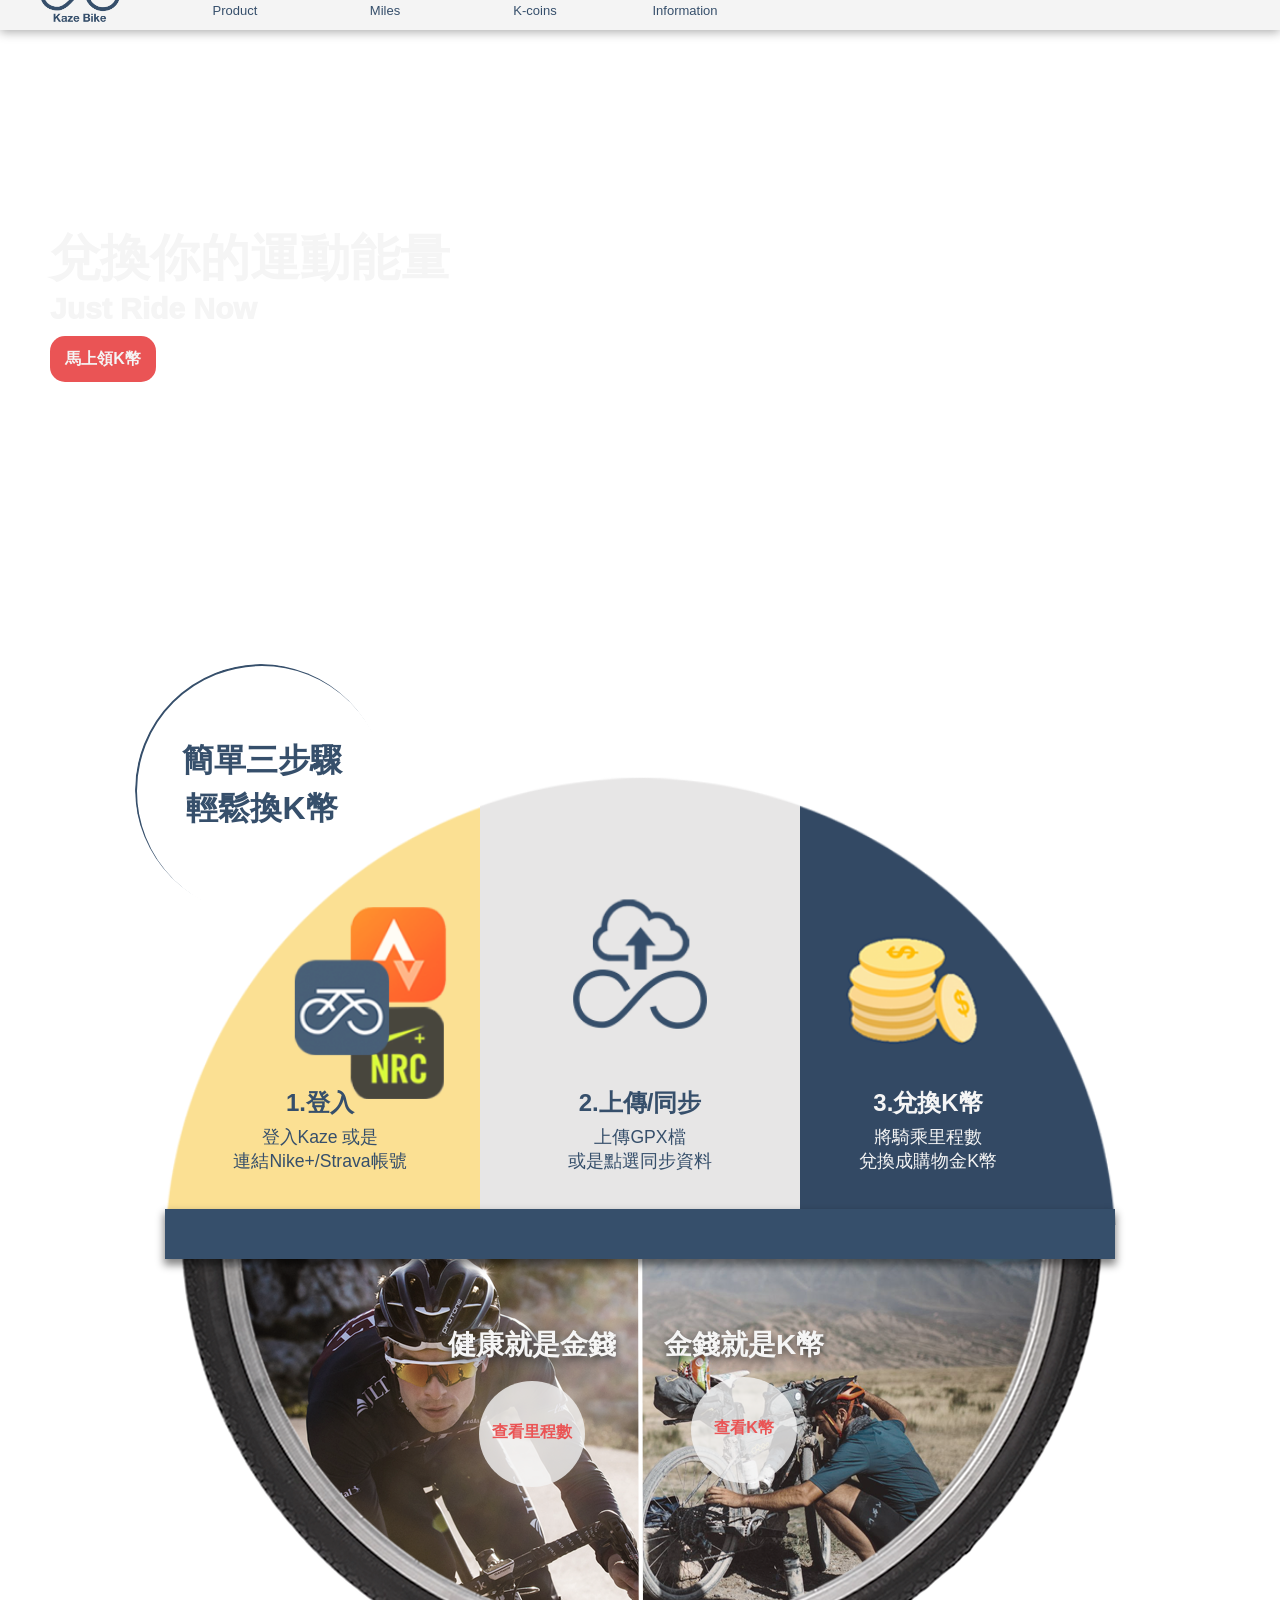
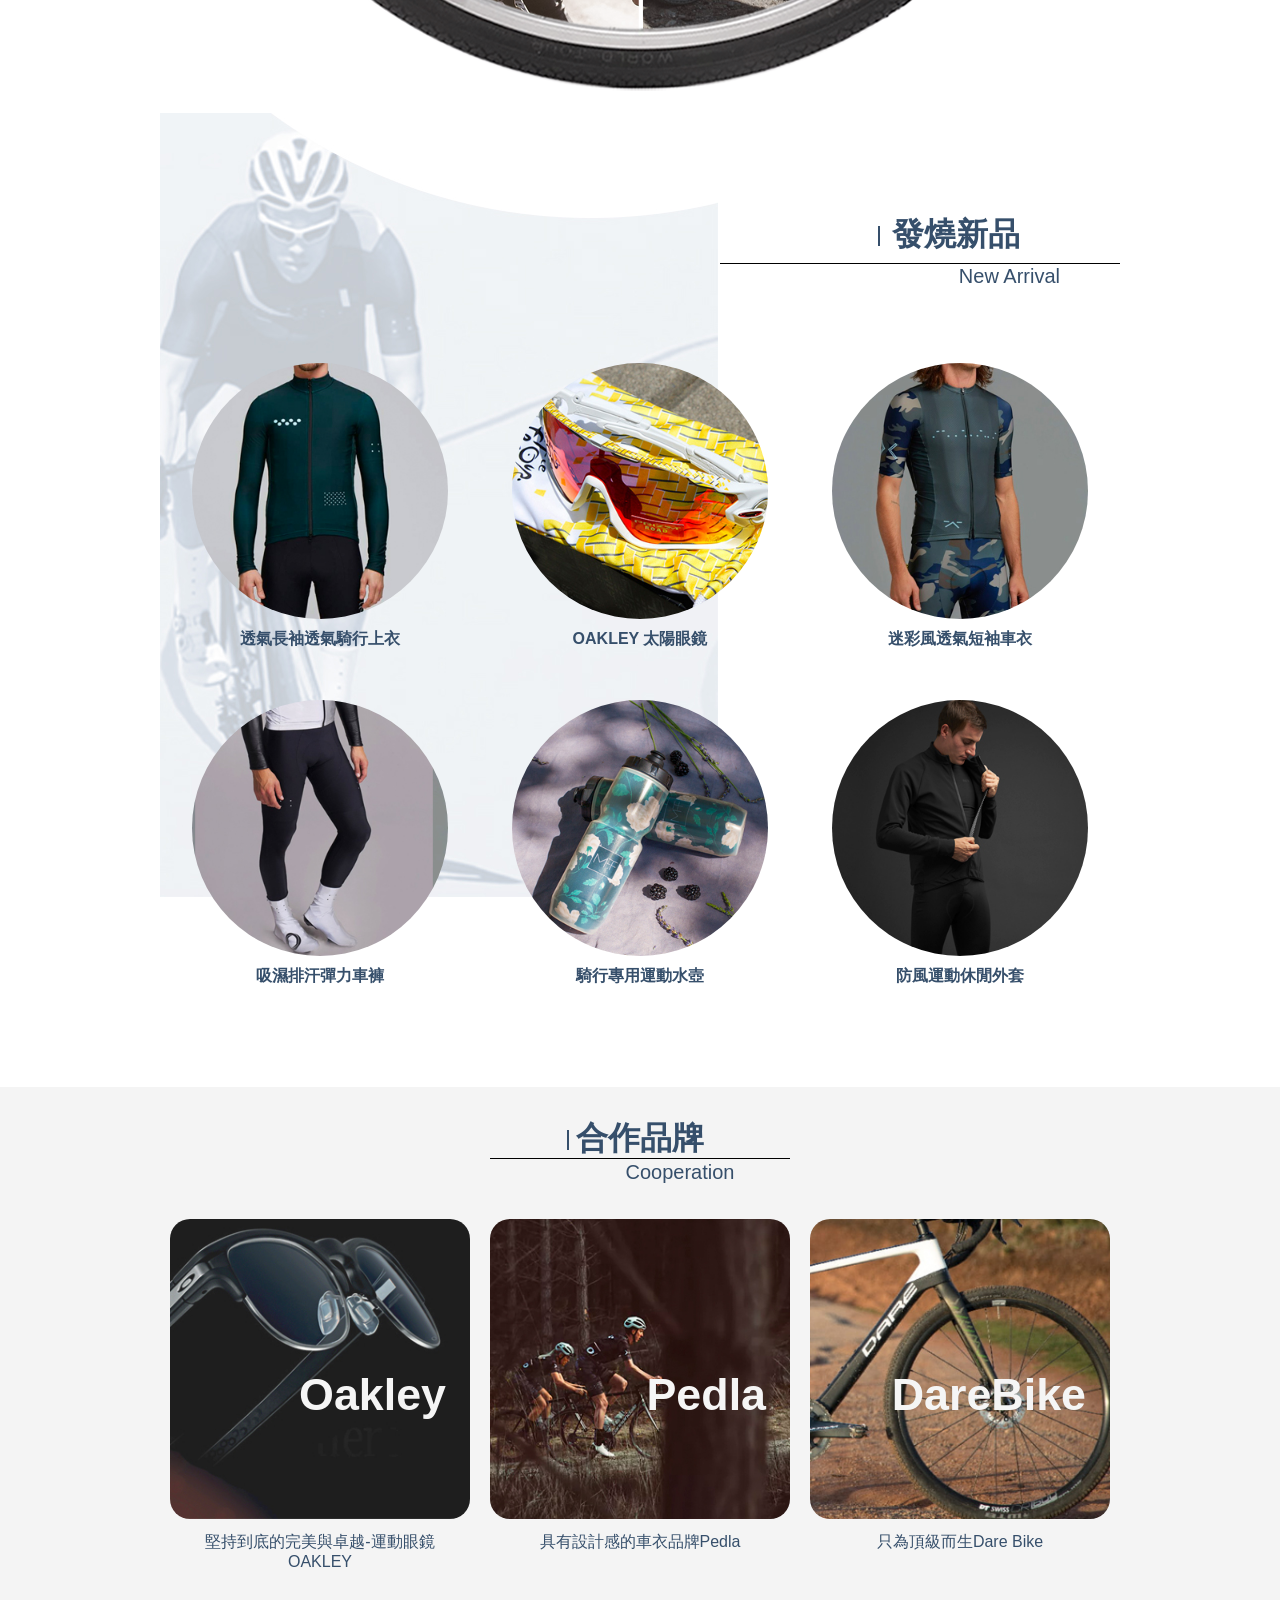
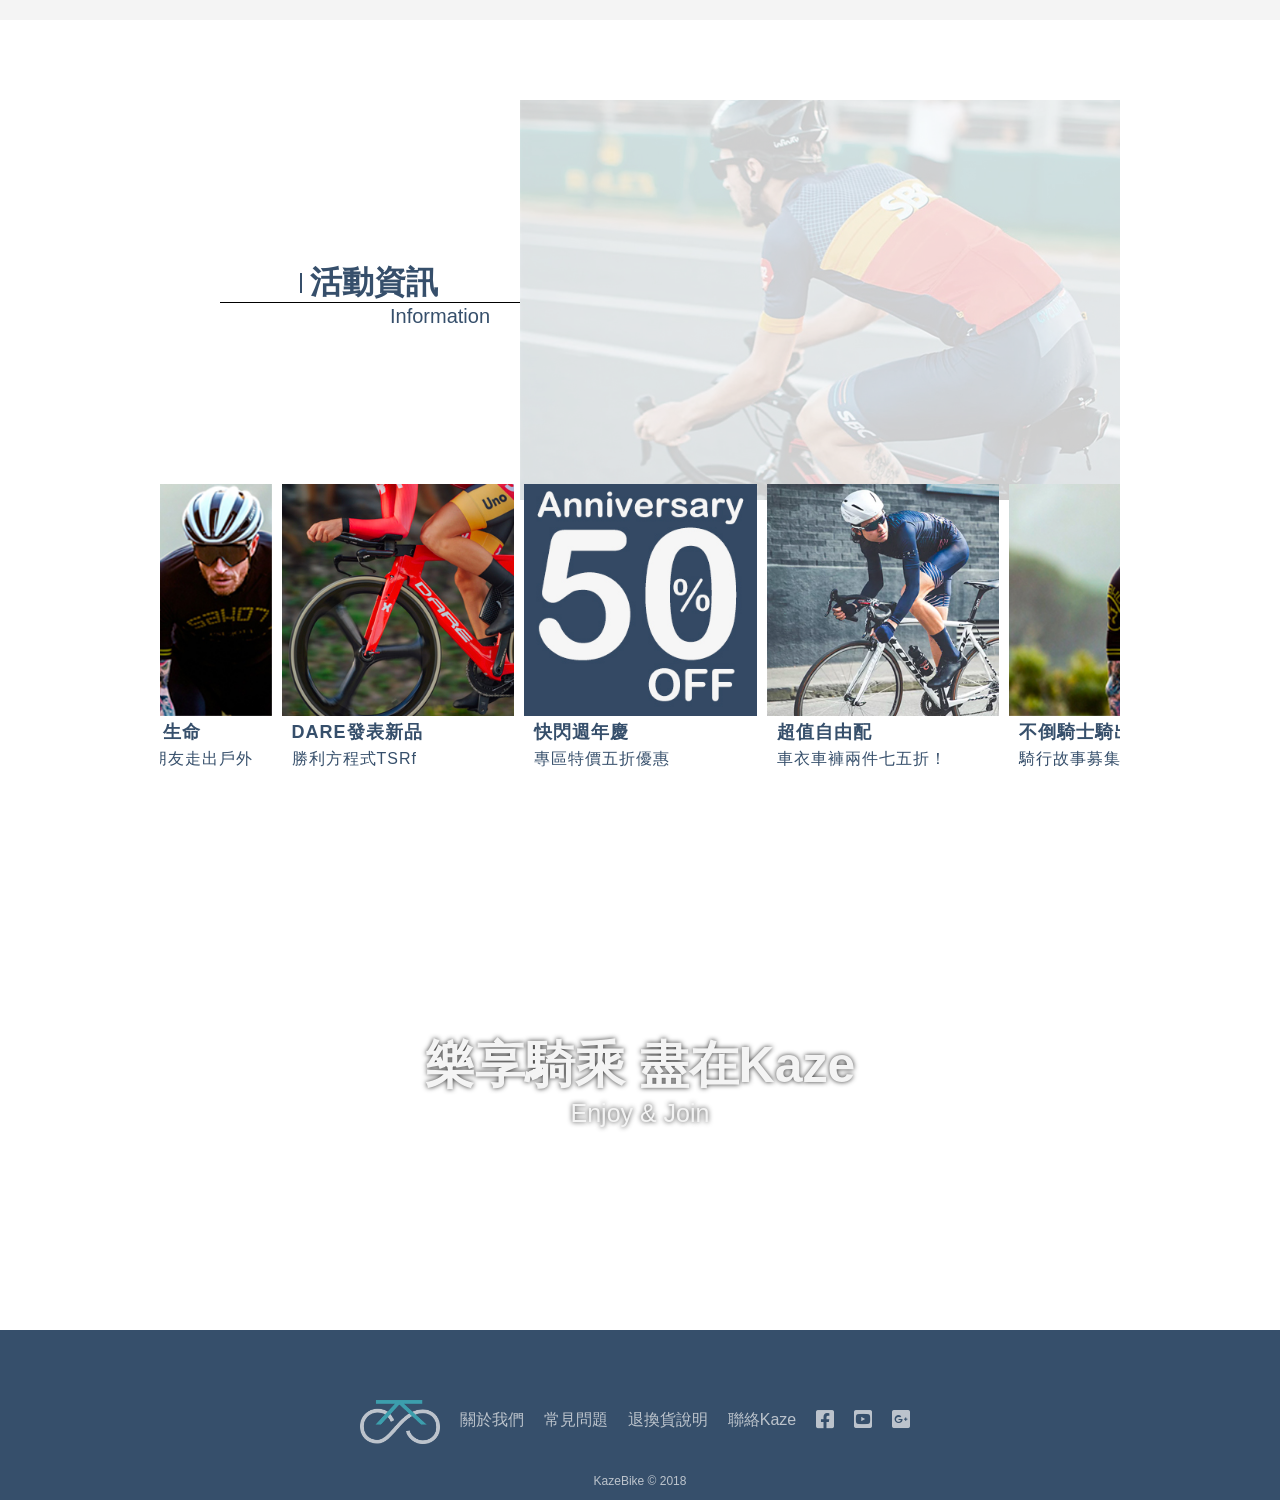
==== commit 4e5a7461: "1209" ====
--- a/web/index.html
+++ b/web/index.html
@@ -9,15 +9,16 @@
     <link href="https://fonts.googleapis.com/css?family=Krub" rel="stylesheet">
     <link rel="stylesheet" href="https://use.fontawesome.com/releases/v5.4.2/css/all.css" integrity="sha384-/rXc/GQVaYpyDdyxK+ecHPVYJSN9bmVFBvjA/9eOB+pb3F2w2N6fc5qB9Ew5yIns"
         crossorigin="anonymous">
-    <link type="text/css" href="csshake.css">
     <link rel="stylesheet" href="styles/main.css">
     <link rel="stylesheet" href="styles/style.css">
     <link rel="icon" href="img/favicon.ico" type="image/x-icon">
-
-
-
-
+    <link rel="stylesheet" href="styles/owl.carousel.min.css">
+    <link rel="stylesheet" href="styles/owl.theme.default.min.css">
 </head>
+
+
+
+
 
 <body>
     <!-- login -->
@@ -36,11 +37,14 @@
                 <input type="password" class="logObj logtxt" placeholder="密碼">
                 <input type="button" value="登入" class="logObj logbtn">
                 <input type="button" value="註冊" class="logObj logbtn regi">
-                <a href="#" class="fpsw">忘記密碼</a>
+                <a href="javascript:;" class="fpsw">忘記密碼</a>
             </form>
         </div>
     </div>
     <!-- login end-->
+
+
+
 
 
 
@@ -60,9 +64,9 @@
                     </a>
                 </div>
                 <div id="navbar-mobile">
-                    <ul class="main-menu"id="mobiMenu">
+                    <ul class="main-menu" id="mobiMenu">
                         <li id="itemMenu">
-                            <a href="javascript:;">商品總覽 <i class="fas fa-caret-down"></i> <br><span>Product</span></a>
+                            <a href="product.html">商品總覽 <i class="fas fa-caret-down"></i> <br><span>Product</span></a>
                             <ul class="submenu">
                                 <li><a href="product.html">全館商品</a> </li>
                                 <li><a href="product.html#new-arrival">發燒新品</a> </li>
@@ -71,7 +75,7 @@
                             </ul>
                         </li>
                         <li id="mileMenu">
-                            <a href="javascript:;">我的里程數 <i class="fas fa-caret-down"></i><br><span>Miles</span></a>
+                            <a href="miles.html">我的里程數 <i class="fas fa-caret-down"></i><br><span>Miles</span></a>
                             <ul class="submenu">
                                 <li><a href="miles.html">連結帳號</a> </li>
                                 <li><a href="miles.html">上傳／同步</a> </li>
@@ -80,14 +84,14 @@
                             </ul>
                         </li>
                         <li id="kcoinsMenu">
-                            <a href="javascript:;">兌換K幣 <i class="fas fa-caret-down"></i><br><span>K-coins</span></a>
+                            <a href="kcoins.html">兌換K幣 <i class="fas fa-caret-down"></i><br><span>K-coins</span></a>
                             <ul class="submenu">
                                 <li><a href="kcoins.html#overage">查詢餘額</a> </li>
                                 <li><a href="kcoins.html#coin-record">兌換紀錄</a> </li>
                             </ul>
                         </li>
                         <li id="actMenu">
-                            <a href="javascript:;">活動資訊 <i class="fas fa-caret-down"></i><br><span>information</span></a>
+                            <a href="news.html">活動資訊 <i class="fas fa-caret-down"></i><br><span>Information</span></a>
                             <ul class="submenu">
                                 <li><a href="news.html">最新消息</a> </li>
                                 <li><a href="sale.html">優惠活動</a> </li>
@@ -97,10 +101,10 @@
                     </ul>
                 </div>
                 <div class="member">
-                    <a href="#">
+                    <a href="javascript:;">
                         <i class="fas fa-shopping-cart"></i>
                     </a>
-                    <a href="#" class="memLogin" title="登入">
+                    <a href="javascript:;" class="memLogin" title="登入">
                         <i class="fas fa-user-alt"></i>
                     </a>
                 </div>
@@ -109,64 +113,6 @@
         </nav>
     </div>
     <!-- end m-menu -->
-
-
-
-    <!-- 以下Web navbar -->
-    <div class="header-content">
-        <div class="navbar-brand">
-            <a href="index.html">
-                <img src="img/logo3.png" alt="logo">
-            </a>
-        </div>
-        <div id="navbar-nav">
-            <ul class="main-menu webMenu">
-                <li>
-                    <a href="product.html">商品總覽 <br><span>Product</span></a>
-                    <ul class="submenu">
-                        <li><a href="product.html">全館商品</a> </li>
-                        <li><a href="product.html#new-arrival">發燒新品</a> </li>
-                        <li><a href="product.html#hotsale">熱銷排行</a> </li>
-                        <li><a href="product.html#cooperation">合作品牌</a> </li>
-                    </ul>
-                </li>
-                <li>
-                    <a href="miles.html">我的里程數<br><span>Miles</span></a>
-                    <ul class="submenu">
-                        <li><a href="miles.html">連結帳號</a> </li>
-                        <li><a href="miles.html">上傳／同步</a> </li>
-                        <li><a href="miles.html">統計報表</a> </li>
-                        <li><a href="miles.html">騎乘紀錄</a> </li>
-                    </ul>
-                </li>
-                <li>
-                    <a href="kcoins.html">兌換K幣<br><span>K-coins</span></a>
-                    <ul class="submenu">
-                        <li><a href="kcoins.html#overage">查詢餘額</a> </li>
-                        <li><a href="kcoins.html#coin-record">兌換紀錄</a> </li>
-                    </ul>
-                </li>
-                <li>
-                    <a href="news.html">活動資訊<br><span>information</span></a>
-                    <ul class="submenu">
-                        <li><a href="news.html">最新消息</a> </li>
-                        <li><a href="sale.html">優惠活動</a> </li>
-                        <li><a href="news.html">賽事資訊</a> </li>
-                    </ul>
-                </li>
-            </ul>
-        </div>
-        <div class="member">
-            <a href="#">
-                <i class="fas fa-shopping-cart"></i>
-            </a>
-            <a href="#" class="memLogin2" title="登入">
-                <i class="fas fa-user-alt"></i>
-            </a>
-        </div>
-        <div class="clear-fix"></div>
-    </div>
-
 
 
 
@@ -190,7 +136,7 @@
     <!-- 以下購物金三步驟 -->
     <div class="wrap kstep">
         <div class="kstep-item1">
-            <a href="#">
+            <a href="javascript:;">
                 <div class="circle-wrap">
                     <div class="circle1 c1"></div>
                     <div class="circle">
@@ -208,8 +154,8 @@
                 <div class="step">
                     <h3>1.登入</h3>
                     <p>登入Kaze
-                        或是<br>連結Nike+ / Strava帳號</p>
-                    <a href="miles.html">立即登入</a>
+                        或是<br>連結Nike+/Strava帳號</p>
+                    <a href="javascript:;" class="memLogin3">立即登入</a>
                 </div>
             </div>
             <div class="ks-content">
@@ -240,15 +186,15 @@
         <div class="kstep-item4">
             <div class="tr-col">
                 <img src="img/tr_01.png" alt="">
-                <div class="tr-col-txt1">
+                <div class="tr-col-txt1 trTxt">
                     <h3>健康就是金錢</h3>
                     <h5>享受騎乘 享用折抵</h4>
                         <a href="miles.html">查看里程數</a>
                 </div>
             </div>
-            <div class="tr-col">
+            <div class="tr-col tr2">
                 <img src="img/tr_02.png" alt="">
-                <div class="tr-col-txt2">
+                <div class="tr-col-txt2 trTxt">
                     <h3>金錢就是K幣</h3>
                     <h5>1K = 1NTD</h5>
                     <a href="kcoins.html#overage">查看K幣</a>
@@ -263,9 +209,9 @@
 
     <!-- 以下商品專區 -->
     <div class="wrap product">
-        <div class="product-bg">
+        <!-- <div class="product-bg">
             <img src="img/itembg.jpg" alt="">
-        </div>
+        </div> -->
         <div class="pro-title">
             <a href="product.html">
                 <h2 class="title-h2">發燒新品</h2>
@@ -279,7 +225,7 @@
                     <a href="item.html">
                         <img src="img/p1.jpg" alt="">
                         <div class="item-txt">
-                            <h4>新款透氣長袖透氣騎行上衣</h4>
+                            <h4>透氣長袖透氣騎行上衣</h4>
                             <span><i class="fas fa-circle" style="color:#000"></i> <i class="fas fa-circle" style="color:#f00"></i></span>
                             <br>
                             <span class="size">S~XL</span>
@@ -287,7 +233,7 @@
                         </div>
                     </a>
                 </div>
-                <h4 class="item-title">新款透氣長袖透氣騎行上衣</h4>
+                <h4 class="item-title">透氣長袖透氣騎行上衣</h4>
             </div>
 
 
@@ -395,7 +341,7 @@
             </div>
             <div class="cor-brand-item">
                 <a href="product.html#cooperation"><img src="img/co3.jpg" alt="">
-                    <h3>Dare Bike</h3>
+                    <h3>DareBike</h3>
                     <p>只為頂級而生Dare Bike</p>
                 </a>
             </div>
@@ -420,46 +366,83 @@
             </div>
             <img src="img/new1.jpg" alt="">
         </div>
-        <div class="news-col">
-            <div class="news-item">
+        <div class="news-col owl-carousel owl-theme">
+            <div class="news-item item">
                 <a href="sale.html">
                     <img src="img/new2.jpg" alt="">
                     <div class="txt-container">
                         <h4>快閃週年慶</h4>
-                        <p>限定專區特價五折優惠！</p>
-                    </div>
-                </a>
-            </div>
-            <div class="news-item">
+                        <p>專區特價五折優惠</p>
+                    </div>
+                </a>
+            </div>
+            <div class="news-item item">
                 <a href="sale.html">
                     <img src="img/new3.jpg" alt="">
                     <div class="txt-container">
                         <h4>超值自由配</h4>
-                        <p>車衣車褲自由配，兩件七五折！</p>
-                    </div>
-                </a>
-            </div>
-            <div class="news-item">
+                        <p>車衣車褲兩件七五折！</p>
+                    </div>
+                </a>
+            </div>
+            <div class="news-item item">
                 <a href="news.html">
                     <img src="img/newsitem1.jpg" alt="">
                     <div class="txt-container">
-                        <h4>不倒騎士 騎出生命</h4>
-                        <p>為鼓勵罹癌的朋友走出戶外，宣導如何預防癌症。</p>
-                    </div>
-                </a>
-            </div>
-            <div class="news-item">
+                        <h4>不倒騎士騎出生命</h4>
+                        <p>騎行故事募集中～</p>
+                    </div>
+                </a>
+            </div>
+            <div class="news-item item">
                 <a href="news.html">
                     <img src="img/new4.jpg" alt="">
                     <div class="txt-container">
-                        <h4>DARE 自行車展發表新品</h4>
-                        <p>全新TT勝利方程式──TSRf</p>
+                        <h4>DARE發表新品</h4>
+                        <p>全新勝利方程式TSRf</p>
+                    </div>
+                </a>
+            </div>
+            <div class="news-item item">
+                <a href="sale.html">
+                    <img src="img/new5.gif" alt="">
+                    <div class="txt-container">
+                        <h4>兩千萬人都驚了</h4>
+                        <p>不老騎士勇闖K幣挑戰賽</p>
+                    </div>
+                </a>
+            </div>
+            <div class="news-item item">
+                <a href="sale.html">
+                    <img src="img/new6.jpg" alt="">
+                    <div class="txt-container">
+                        <h4>寶可夢大遊行</h4>
+                        <p>單車騎GOGOGO!</p>
+                    </div>
+                </a>
+            </div>
+            <div class="news-item item">
+                <a href="news.html">
+                    <img src="img/newsitem1.jpg" alt="">
+                    <div class="txt-container">
+                        <h4>不倒騎士騎出生命</h4>
+                        <p>為鼓勵罹癌的朋友走出戶外</p>
+                    </div>
+                </a>
+            </div>
+            <div class="news-item item">
+                <a href="news.html">
+                    <img src="img/new4.jpg" alt="">
+                    <div class="txt-container">
+                        <h4>DARE發表新品</h4>
+                        <p>勝利方程式TSRf</p>
                     </div>
                 </a>
             </div>
         </div>
         <div class="clear-fix"></div>
     </div>
+
 
 
     <!-- slogan -->
@@ -473,24 +456,29 @@
     <!-- footer -->
     <div class="wrap footer">
         <div class="footer-content">
-            <a href=""> <img src="img/logo.png" alt="logo"></a>
-            <ul>
-                <li><a href="">關於我們</a></li>
-                <li><a href="">常見問題</a></li>
-                <li><a href="">退換貨說明</a></li>
-                <li><a href="">聯絡Kaze</a></li>
-                <li><a href=""><i class="fab fa-facebook-square"></i></a></li>
-                <li><a href=""><i class="fab fa-youtube-square"></i></a> </li>
-                <li><a href=""><i class="fab fa-google-plus-square"></i></a></li>
-            </ul>
-            <div class="clear-fix"></div>
-        </div>
-        <p>KazeBike © 2018</p>
-
+            <div class="footerUp">
+                <div class="ftlogo">
+                    <a href="">
+                        <img src="img/logo.png" alt="logo"></a>
+                </div>
+                <ul>
+                    <li><a href="">關於我們</a></li>
+                    <li><a href="">常見問題</a></li>
+                    <li><a href="">退換貨說明</a></li>
+                    <li><a href="">聯絡Kaze</a></li>
+                    <li><a href=""><i class="fab fa-facebook-square"></i></a></li>
+                    <li><a href=""><i class="fab fa-youtube-square"></i></a> </li>
+                    <li><a href=""><i class="fab fa-google-plus-square"></i></a></li>
+                </ul>
+            </div>
+            <p>KazeBike © 2018</p>
+        </div>
+        <div class="clear-fix"></div>
     </div>
 
     <script src="https://ajax.googleapis.com/ajax/libs/jquery/3.3.1/jquery.min.js"></script>
-    <script src="JS/main.js"></script>
+    <script src="JS/index.js"></script>
+    <script src="JS/owl.carousel.js"></script>
 </body>
 
 </html>
--- a/web/styles/main.css
+++ b/web/styles/main.css
@@ -1,30 +1,27 @@
-*{
+* {
     margin: 0;
     padding: 0;
-    /* font-family: 'neue','PingFang','Microsoft JhengHei', sans-serif; */
+    font-family: 'neue', 'PingFang', 'Microsoft JhengHei', sans-serif;
     /* outline: 1px solid #f00; */
 }
-html,body{
+html, body {
     height: 100%;
 }
-@font-face{
-    font-family: neue;
-    src: url('../font/HelveticaNeue.ttc');
-}
-@font-face{
+@font-face {
     font-family: PingFang;
-    src: url('../font/PingFang.ttc');
+    src: url('../font/PingFang-SC-Regular.ttf');
 }
 /*login*/
-.loginWin{
-    background-color: rgb(57, 57, 57,0.7);
+
+.loginWin {
+    background-color: rgb(57, 57, 57, 0.7);
     width: 100%;
     height: 100%;
     position: fixed;
     z-index: 104;
     display: none;
 }
-#loginform .close{
+#loginform .close {
     width: 15px;
     height: 15px;
     cursor: pointer;
@@ -32,7 +29,7 @@
     right: 20px;
     top: 20px;
 }
-#loginform .close span{
+#loginform .close span {
     display: block;
     width: 15px;
     height: 2px;
@@ -41,9 +38,8 @@
     left: 0;
     background-color: #000;
     transform: rotate(45deg);
-    
-}
-#loginform .close span::before{
+}
+#loginform .close span::before {
     content: '';
     display: block;
     width: 15px;
@@ -51,67 +47,72 @@
     background-color: #000;
     transform: rotate(-90deg);
 }
-#loginform{
+#loginform {
     width: 50%;
     max-width: 500px;
     height: 500px;
     margin: auto;
     display: flex;
     position: fixed;
-    top: 0;left: 0;right: 0;bottom: 0;
+    top: 0;
+    left: 0;
+    right: 0;
+    bottom: 0;
     z-index: 105;
     background-color: rgba(247, 247, 247, 0.8);
 }
-#loginform form{
+#loginform form {
     width: 100%;
     display: flex;
     flex-flow: column;
     justify-content: center;
     align-items: center;
 }
-#loginform form .logObj{
+#loginform form .logObj {
     width: 50%;
     height: 30px;
     border-radius: 6px;
     margin: 8px;
-    padding-left: 5px; 
+    padding-left: 5px;
     border: none;
 }
-#loginform form .logbtn{
+input[type=button], input[type=submit], input[type=file], button {
+    cursor: pointer;
+    -webkit-appearance: none;
+}
+#loginform form .logbtn {
     background-color: #364f6b;
     color: #f4f4f4;
     font-size: 18px;
     padding-left: 5px;
-    
-}
-#loginform form .regi{
+}
+#loginform form .regi {
     background-color: #ea5455;
-    
-   
-}
-form .navbar-brand{
+}
+form .navbar-brand {
     padding-bottom: 30px;
 }
-#loginform form .fpsw{
+#loginform form .fpsw {
     text-decoration: none;
     color: #666;
     font-size: 13px;
 }
-.loginBN{
+.loginBN {
     width: 40%;
 }
-.loginBN img{
+.loginBN img {
     width: 100%;
 }
 /*login end*/
 
 /*menu-btn*/
-#menu-control{
+
+#menu-control {
     position: absolute;
     z-index: -1;
     opacity: 0;
 }
-.navbar .menu-btn{
+.navbar .menu-btn {
     position: absolute;
     display: none;
     width: 30px;
@@ -122,16 +123,14 @@
     top: 15px;
     left: 20px;
     transition: .3s;
-
-}
-.menu-btn span{
+}
+.menu-btn span {
     display: block;
     width: 1px;
     height: 1px;
     overflow: hidden;
-
-}
-.navbar .menu-btn::before{
+}
+.navbar .menu-btn::before {
     content: '';
     display: block;
     width: 30px;
@@ -145,7 +144,7 @@
     transform: rotate(0deg);
     transition: .5s;
 }
-.navbar .menu-btn::after{
+.navbar .menu-btn::after {
     content: '';
     display: block;
     width: 30px;
@@ -160,31 +159,24 @@
 }
 /*menu-btn*/
 
-
-
-.wrap{
+.wrap {
     width: 960px;
     margin: 0 auto;
 }
-.clear-fix{
+.clear-fix {
     clear: both;
 }
-
-
 /*web Menu*/
-.outWrap{
-    display: none;
-}
-.navbar{
+
+.navbar {
     width: 100%;
     height: 70px;
     background-color: #f5f5f5;
     position: fixed;
     z-index: 100;
     box-shadow: 0px 2px 10px #aaa;
-    
-}
-.navbar-brand{
+}
+.navbar-brand {
     text-align: center;
     width: 100px;
     height: 70px;
@@ -194,13 +186,14 @@
     margin-top: -2px;
     /* transform-origin: 50% 20%; */
 }
-.navbar-brand img{
+.navbar-brand img {
     width: 80%;
 }
 /* #navbar-nav ul{
     line-height: 4;
 } */
-.main-menu > li{
+
+.main-menu>li {
     list-style: none;
     float: left;
     text-align: center;
@@ -208,7 +201,7 @@
     width: 150px;
     height: 70px;
 }
-.main-menu > li a{
+.main-menu>li a {
     text-decoration: none;
     color: #364f6b;
     width: 100%;
@@ -216,70 +209,79 @@
     padding-bottom: 8px;
     display: inline-block;
 }
-.main-menu > li > a{
-    transition: color 1s 0.2s,
-                background-color 1s 0s;
-}
-.main-menu > li.active{
+.main-menu>li>a {
+    transition: .5s ease-in-out;
+    position: relative;
+    z-index: 3;
+}
+.main-menu>li.active>a {
+    color: #f5f5f5;
     background-color: #364f6b;
 }
-.main-menu > li.active > a {
+.main-menu>li.active>a span {
     color: #f5f5f5;
 }
-.kcoins a{
+.kcoins a {
     color: #f5f5f5;
 }
-.main-menu .submenu{
+.main-menu .submenu {
     display: none;
-    background-color: #f5f5f5;
+    background-color: #ddd;
     list-style: none;
     position: relative;
     top: 0;
     z-index: 999;
 }
-.webMenu li:hover .submenu{
-    display: block;
-}
-.submenu a{
+.main-menu li:hover .submenu {
+    display: block;
+}
+.main-menu li:hover>a span {
+    color: #f4f4f4;
+}
+.submenu a {
     display: block;
     height: 30px;
-    border-bottom: 1px solid #ccc; 
-}
-.submenu a:hover{
+    border-bottom: 1px solid #ccc;
+}
+.submenu a:hover {
     font-size: 120%;
     font-weight: 1000;
 }
-#navbar-nav span{
-    /* position: absolute;
-    top: 42%;
-    left: 28%; */
-    font-size: 10px;
-    opacity: 0;
-    color: #f5f5f5;
-}
-.main-menu >li span{
-    transition: 2s;
-    opacity: 0;
-}
-.main-menu > li:hover span{
-    opacity: 1;
-}
-.webMenu> li:hover> a{
-    color: #f5f5f5;
-    background-color: #364f6b;
-}
-.member{
+.main-menu span {
+    font-size: 13px;
+    color: #364f6b;
+    transition: 1s;
+}
+.main-menu>li:hover>a {
+    color: #f4f4f4;
+}
+.main-menu>li:hover>a::before {
+    height: 100%;
+}
+.main-menu>li>a::before {
+    content: '';
+    display: block;
+    background-color: rgb(54, 79, 107);
+    height: 0%;
+    z-index: -1;
+    width: 100%;
+    position: absolute;
+    top: 0;
+    left: 0;
+    transition: .2s ease-out;
+}
+.member {
     line-height: 4;
     float: right;
     margin-right: 30px;
 }
-.member a{
+.member a {
     color: #364f6b;
     display: inline-block;
     width: 40px;
     text-align: center;
 }
-.header-content{
+.mobileMenu {
     background-color: #f4f4f4;
     max-width: 1380px;
     min-width: 880px;
@@ -288,7 +290,8 @@
 /*web Menu end*/
 
 /*footer*/
-.footer{
+
+.footer {
     margin-top: 100px;
     width: 100%;
     min-width: 960px;
@@ -296,57 +299,60 @@
     background-color: #364f6b;
     padding-top: 70px;
 }
-.footer-content li{
+.footer-content li {
     list-style: none;
     padding: 10px;
     float: left;
     text-align: center;
     vertical-align: middle;
 }
-.footer-content a:hover{
+.footer-content a:hover {
     opacity: 1;
 }
-.footer-content ul a{
+.footer-content ul a {
     display: inline-block;
     text-decoration: none;
     color: #f5f5f5;
     opacity: 0.7;
     transition: .3s;
 }
-.footer-content{
+.footer-content {
+    display: flex;
+    flex-flow: column;
+    justify-content: center;
+    align-items: center;
     max-width: 1380px;
-    clear: right;
-    padding-left: 50%;
-    margin-left: -280px;
-}
-.footer-content i{
+    width: 100%;
+}
+.footerUp {
+    display: flex;
+    flex-flow: row nowrap;
+}
+.footer-content i {
     font-size: 130%;
 }
-.footer-content img{
+.footer-content img {
     float: left;
     opacity: 0.7;
     width: 80px;
     padding-right: 10px;
 }
-.footer p{
+.footer-content p {
     color: #f5f5f5;
-    padding-left: 50%;
     padding-top: 30px;
-    margin-left: -50px;
     opacity: 0.7;
     font-size: 12px;
 }
 /*footer end*/
 
-
-.title-h2{
+.title-h2 {
     color: #364f6b;
     font-size: 32px;
 }
-.title-sp{
+.title-sp {
     color: #364f6b;
 }
-.header{
+.header {
     width: 100%;
     min-width: 960px;
     height: 550px;
@@ -354,36 +360,36 @@
     background-attachment: scroll;
     background-repeat: no-repeat;
     background-size: cover;
-    background-position:center;
-}
-.header-re{
+    background-position: center;
+}
+.header-re {
     position: relative;
     width: 960px;
     height: 550px;
     margin: auto;
 }
-.header-txt{
+.header-txt {
     position: absolute;
     bottom: 100px;
     right: 0;
     color: #f5f5f5;
     text-align: center;
 }
-.header-txt h1{
+.header-txt h1 {
     font-size: 45px;
 }
-.header-txt span{
+.header-txt span {
     font-size: 25px;
 }
-.price{
+.price {
     color: #ea5455;
     font-size: 20px;
 }
-.btna{
+.btna {
     text-decoration: none;
     display: inline-block;
     color: #ea5455;
-    background-color: rgb(245,245,245,0.5);
+    background-color: rgb(245, 245, 245, 0.5);
     font-weight: 700;
     width: 100px;
     height: 40px;
@@ -394,64 +400,50 @@
     border-radius: 15px;
     transition: .8s;
 }
-.btna:hover{
+.btna:hover {
     background-color: #ea5455;
     color: #f5f5f5;
 }
-.size{
+.size {
     text-align: center;
     display: inline-block;
     width: 50px;
     background-color: #fff;
     border: 0.5px solid #ccc;
 }
-.k-btn a{
+.k-btn a {
     color: #364f6b;
     text-decoration: none;
     display: inline-block;
     background-color: #f5f5f5;
     border-radius: 15px;
-    width: 100px; 
+    width: 100px;
     height: 40px;
     line-height: 2.5;
     margin: 10px;
     position: relative;
     top: 0;
     font-weight: 700;
-    box-shadow: 1px 1px 0px #f5f5f5,
-                2px 2px 0px #ccc,
-                3px 3px 0px #aaa,
-                4px 4px 0px #999,
-                5px 5px 0px #888,
-                6px 6px 0px #777,
-                7px 7px 0px #666,
-                7px 7px 5px #666;
+    box-shadow: 1px 1px 0px #f5f5f5, 2px 2px 0px #ccc, 3px 3px 0px #aaa, 4px 4px 0px #999, 5px 5px 0px #888, 6px 6px 0px #777, 7px 7px 0px #666, 7px 7px 5px #666;
     transition: .2s;
 }
-.k-btn li > a:hover{
+.k-btn li>a:hover {
     top: 3px;
-    box-shadow: 1px 1px 0px #f5f5f5,
-                2px 1px 0px #ccc,
-                3px 2px 0px #bbb,
-                4px 2px 0px #aaa,
-                5px 3px 0px #888,
-                6px 3px 0px #888,
-                7px 4px 0px #666,
-                7px 4px 5px #666;
-}
-.exchange{
+    box-shadow: 1px 1px 0px #f5f5f5, 2px 1px 0px #ccc, 3px 2px 0px #bbb, 4px 2px 0px #aaa, 5px 3px 0px #888, 6px 3px 0px #888, 7px 4px 0px #666, 7px 4px 5px #666;
+}
+.exchange {
     width: 100%;
     background-color: #f4f4f4;
     padding-bottom: 50px;
 }
-.exchange-title{
+.exchange-title {
     text-align: center;
     padding-top: 50px;
     position: relative;
     width: 300px;
     margin: auto;
 }
-.after h2::after{
+.after h2::after {
     content: '';
     display: block;
     width: 2px;
@@ -461,26 +453,26 @@
     left: 75px;
     top: 62px;
 }
-.exchange-btn a{
+.exchange-btn a {
     color: #f5f5f5;
     text-decoration: none;
     display: inline-block;
     background-color: #364f6b;
     border-radius: 15px;
-    width: 100px; 
+    width: 100px;
     height: 40px;
     line-height: 2.5;
     font-weight: 700;
 }
-.exchange-btn{
+.exchange-btn {
     padding-top: 20px;
 }
-.table{
+.table {
     border-top: 1px solid #364f6b;
     margin: auto;
     color: #364f6b;
 }
-.table td{
+.table td {
     width: 320px;
     height: 100px;
     text-align: center;
@@ -489,10 +481,10 @@
     font-weight: 700;
     font-size: 18px;
 }
-.exchange-detail{
+.exchange-detail {
     padding-top: 50px;
 }
-.amt{
+.amt {
     font-size: 36px;
     font-weight: 1000;
     opacity: .4;
@@ -500,43 +492,104 @@
     top: 13px;
     left: 65px;
 }
-.status{
+.status {
     color: #00adb5;
 }
-.status-use{
+.status-use {
     color: #ea5455;
 }
-.exchange-bg{
+.exchange-bg {
     width: 960px;
     margin: auto;
 }
+.hidenav {
+    top: -40px;
+}
+.jump {
+    display: inline-block;
+    padding-top: 10px;
+}
+.exchange-btn a {
+    position: relative;
+}
+.exchange-btn a::before {
+    pointer-events: none;
+    position: absolute;
+    z-index: 0;
+    content: '';
+    display: block;
+    top: 105%;
+    left: 5%;
+    height: 10px;
+    width: 90%;
+    opacity: 0;
+    background: radial-gradient(ellipse at center, rgba(0, 0, 0, 0.35) 0%, rgba(0, 0, 0, 0) 80%);
+}
+.exchange-btn .jump:hover a {
+    top: -10px;
+}
+.exchange-btn .jump:hover a::before {
+    opacity: 1;
+}
 @media screen and (max-width:768px) {
-    .outWrap{
+    .wrap {
+        width: 100%;
+        min-width: 320px;
+    }
+    .header {
+        min-width: 0;
+        height: 350px;
+    }
+    .header-re {
+        width: 100%;
+    }
+    .header-txt {
+        position: absolute;
+        right: 0;
+        left: 0;
+        bottom: 60%;
+        margin: 0 auto;
+    }
+    .header-txt h1 {
+        font-size: 6vmin;
+    }
+    .header-txt span {
+        font-size: 4vmin;
+    }
+    .header{
+        opacity: 0.8;
+    }
+    .main-menu>li>a {
+        pointer-events: none;
+    }
+    .navbar .menu-btn {
         display: block;
     }
-    .navbar .menu-btn{
+    .mobileMenu {
         display: block;
-    }
-    .header-content{
-        display: none;
-    }
-    .mobileMenu{
-        display: block;
-        width: 100%;
-    }
-    .loginBN{
+        width: 100%;
+        height: 0;
+        min-width: 0;
+    }
+    #navgation {
+        transition: .5s ease-in-out;
+    }
+    .hidenav {
+        top: -80px;
+    }
+    .loginBN {
         width: 50%;
     }
-    .loginBN img{
-        width: 100%;
-    }
-    #navbar-mobile{
+    .loginBN img {
+        width: 100%;
+    }
+    #navbar-mobile {
         position: relative;
         top: 70px;
         transform: translateX(-100%);
         transition: .5s;
     }
-    .navbar-brand{
+    .navbar-brand {
         position: absolute;
         left: 0;
         right: 0;
@@ -544,74 +597,174 @@
         float: none;
         /* transform-origin: 50% 20%; */
     }
-    .mobileMenu{
-        height: 0;
-    }
-   
-    #menu-control:checked~nav #navbar-mobile{
+    #menu-control:checked~nav #navbar-mobile {
         transform: translateX(0);
     }
-    #navgation .mobileMenu #navbar-mobile{
+    #navgation .mobileMenu #navbar-mobile {
         height: 100vh;
         background-color: #f4f4f4;
     }
-    #menu-control:checked~nav .menu-btn{
+    #menu-control:checked~nav .menu-btn {
         border: 2px solid #364f6b;
     }
-    #menu-control:checked~nav .menu-btn::before{
+    #menu-control:checked~nav .menu-btn::before {
         box-shadow: none;
         transform: rotate(45deg);
     }
-    #menu-control:checked~nav .menu-btn::after{
+    #menu-control:checked~nav .menu-btn::after {
         transform: rotate(-45deg);
-    
-    }
-    .main-menu > li{
+    }
+    .main-menu>li {
         float: none;
         width: 100%;
         height: auto;
         padding: 0;
     }
-    .main-menu{
+    .main-menu {
         padding-top: 30px;
     }
-    .main-menu .submenu{
+    .main-menu .submenu {
         text-align: center;
         width: 100%;
     }
-    .main-menu .submenu a{
+    .main-menu .submenu a {
         line-height: 1.8;
         width: 100%;
         padding: 10px 0px;
         background-color: #364f6b;
         color: #f4f4f4;
     }
-    .main-menu >li span{
-        opacity: 1;
-        font-size: 14px;
-    }
-    .main-menu > li a{
+    .main-menu>li a {
         padding: 20px 0px;
     }
-    .member{
+    .main-menu>li:hover>a {
+        color: #364f6b;
+        background-color: #f4f4f4;
+    }
+    .main-menu>li.active {
+        background-color: #f4f4f4;
+    }
+    .main-menu>li.active>a {
+        color: #364f6b;
+    }
+    .main-menu li:hover .submenu {
+        display: none;
+    }
+    .main-menu>li.active>a {
+        color: #364f6b;
+        background-color: #f4f4f4;
+    }
+    .main-menu>li:hover>a::before {
+        height: 0%;
+    }
+    .member {
         position: absolute;
         line-height: 4;
         right: 0;
         top: 0;
         margin-right: 10px;
     }
-    #loginform{
-        width: 80%;
-    }
-    #loginform form .logObj{
+    #loginform {
+        width: 90%;
+    }
+    #loginform form .logObj {
         width: 65%;
     }
-    #loginform{
+    #loginform {
         top: -10%;
     }
+    .footer {
+        min-width: 100%;
+        margin-top: 0;
+        font-size: 2vmin;
+    }
+    .footer-content p {
+        padding: 0px;
+        width: 100%;
+        text-align: center;
+    }
+    .exchange-bg {
+        width: 100%;
+        overflow: hidden;
+    }
+    .exchange-detail .table {
+        margin: auto;
+        width: 100%;
+    }
+    tbody>:nth-child(odd) {
+        background-color: #fff;
+    }
+    .exchange-detail .table th {
+        display: none;
+    }
+    .exchange-detail .table tr {
+        display: block;
+        border: none;
+        margin-bottom: 20px;
+        box-sizing: border-box;
+        width: 100%;
+    }
+    .exchange-detail .table tr>:nth-child(1) {
+        background-color: #364f6b;
+        padding: 0 0 10px 0;
+    }
+    .exchange-detail .table td {
+        display: block;
+        border: none;
+        width: 100%;
+        height: auto;
+        padding: 10px 0;
+        font-size: 2.5vmin;
+    }
+    .exchange-detail .table td::before {
+        content: attr(data-title);
+        display: inline-block;
+        padding-right: 20px;
+    }
+    .amt {
+        position: relative;
+        font-size: 6vmin;
+        top: 13px;
+        left: -20px;
+        color: #f4f4f4;
+    }
 }
 @media screen and (max-width:415px) {
-
-
-
+    .footer {
+        min-width: 0;
+        height: auto;
+        padding-top: 0px;
+    }
+    .footer-content li {
+        float: none;
+        font-size: 5vmin;
+    }
+    .footerUp {
+        display: flex;
+        flex-flow: column;
+        align-items: center;
+    }
+    .footer-content {
+        padding-left: 0%;
+        margin-left: 0px;
+    }
+    .footer-content img {
+        padding: 30px 0;
+    }
+    .footer p {
+        padding: 10px 0;
+        margin-left: 0px;
+    }
+    .header-txt h1 {
+        font-size: 8vmin;
+    }
+    .header-txt span {
+        font-size: 6vmin;
+    }
+    .main-menu>li a {
+        font-size: 4vmin;
+    }
+    .amt {
+        font-size: 10vmin;
+    }
 }
--- a/web/styles/style.css
+++ b/web/styles/style.css
@@ -11,7 +11,7 @@
     width: 55%;
     position: absolute;
     z-index:8;
-    top: 40%;
+    top: 35%;
     left: 50px;   
     color: #f5f5f5;
 }
@@ -24,24 +24,38 @@
     opacity:1;
     font-size: 30px;
 }
-.video-txt a, .step a{
+.video-txt a, .step a,.tr-col a{
     text-decoration: none;
     display: inline-block;
-    color: #ea5455;
+    color: #f4f4f4;
+    background-color: #ea5455;
     font-weight: 700;
     width: 100px;
     height: 40px;
-    border: 1px solid #ea5455;
+    border: 3px solid transparent;
     font-size: 16px;
     text-align: center;
     line-height: 2.5;
     border-radius: 15px;
-    transition: 1s;
+    transition: .5s;
     margin-top: 10px;
 }
+.step a{
+    color:#ea5455;
+    border: 1px solid #ea5455;
+    background-color: rgb(244, 244, 244,0.5);
+}
+.tr-col a{
+    background-color: rgb(244, 244, 244,.8);
+    color: #ea5455;
+    height: 100px;
+    line-height: 6;
+    border-radius: 50%;
+    position: relative;
+    top: -20px;
+}
 .video-txt:hover a{
-    background-color: #ea5455;
-    color: #f5f5f5;
+    border: 3px solid rgb(244, 244, 244,0.8);
 }
 .video-txt span:nth-child(1){
     transition-delay:.5s
@@ -58,7 +72,6 @@
     height: 250px;
     position: absolute;
     top: 20px;
-    right: -50px;
     text-align: center;
     z-index: 5;
 }
@@ -100,6 +113,7 @@
 .circle-wrap{
     width: 250px;
     height: 250px;
+    left: -25px;
     overflow: hidden;
     position: relative;
     border-radius: 50%
@@ -201,25 +215,11 @@
     transition: .5s;
     text-shadow: 0px 3px 10px #333; 
 }
-.tr-col a{
-    text-decoration: none;
-    display: inline-block;
-    color: #ea5455;
-    background-color: rgb(245,245,245,0.5);
-    font-weight: 700;
-    width: 100px;
-    height: 40px;
-    border: 1px solid #ea5455;
-    font-size: 16px;
-    text-align: center;
-    line-height: 2.5;
-    border-radius: 15px;
-    transition: .8s;
-   
-}
-.tr-col a:hover{
+
+.tr-col a:hover {
+    color: #f4f4f4;
     background-color: #ea5455;
-    color: #f5f5f5;
+    border: 3px solid rgb(244, 244, 244,0.8);
 }
 .tr-col-txt1{
     position: absolute;
@@ -250,19 +250,13 @@
 .tr-col img{
     filter: grayscale(50%);
     transition: .5s;
-
-    
 }
 .product{
     position: relative;
-   
-}
-.product .product-bg{
-    position: absolute;
-    top: 0;
-    left: -5px;
-    margin-top: -200px;
-    z-index: 1;
+    background-image: url(../img/itembg.jpg);
+    width: 960px;
+    background-position: -50px -200px;
+    background-repeat: no-repeat;
 }
 .pro-title h2{
     z-index: 3;
@@ -302,11 +296,7 @@
     font-size: 20px;
 }
 .product-item{
-    position: absolute;
-    top: 180px;
-    left: 0px;
-    right: 0px;
-    z-index: 3;
+    padding-top: 200px;
 }
 .product-col{
     width: 320px;
@@ -318,7 +308,6 @@
     width: 256px;
     height: 256px;
     border-radius: 50%;
-    background-color: #000;
     overflow: hidden;
     transition: all .5s 0s;
     position: relative;
@@ -367,17 +356,11 @@
 .item-title{
     padding-top: 10px;
 }
-.product::after{
-    content: '';
-    display: block;
-    width: 960px;
-    height: 950px;
-    clear: both;
-}
 .cor-brand{
     width: 100%;
     background-color: #f4f4f4;
     text-align: center;
+    margin-top: 100px;
 }
 .container{
     padding: 30px;
@@ -395,11 +378,10 @@
     height: 20px;
     background-color: #364f6b;
     position: absolute;
-    left: 405px;
+    left: calc(50% - 73px);
     top: 13px;
-    
-}
-.cor-brand-title h2::before{
+}
+.cor-brand-title::before{
     content: '';
     display: block;
     width: 300px;
@@ -407,7 +389,8 @@
     background-color: #000;
     position: absolute;
     bottom: 50px;
-    left: 330px;
+    left: 0;right: 0;
+    margin: 0 auto;
 }
 .cor-brand-title span,.newsTitle span{
     color: #364f6b;
@@ -441,31 +424,34 @@
     font-size: 350%;
 }
 .cor-brand-item p{
-    padding: 9px;
-    text-align: left;
+    padding: 9px 20px;
+    text-align: center;
 }
 .news{
     padding: 80px 0 ;
-
 }
 .new-banner{
     position: relative;
     float: right;
+}
+.new-banner img{
+    opacity: 0.4;
 }
 .news-col{
     float: left;
+    position: relative;
+    top: -20px;
 }
 .news-item{
     position: relative;
-    width: 236px;
+    width: 100%;
     float: left;
-    margin: -15px 2px;
-    height: 335px;
+    height: auto;
     overflow: hidden;
     letter-spacing: 1px;
 }
 .news-item img{
-    width: 100%;
+    width: 80%;
 }
 .newsTitle::after{
     content: '';
@@ -494,20 +480,34 @@
     width: 360px;
     float: left;
 }
-.news-item:hover{
-    box-shadow: 3px 3px 12px #ccc;
-}
+
 .news-item a{
     text-decoration: none;
     color: #364f6b;
 }
 .news-item h4{
     font-size: 18px;
-    line-height: 1.6;
+    line-height: 1.8;
 
 }
 .txt-container{
     padding: 0 10px 10px 10px;
+    position: relative;
+}
+.txt-container::before{
+    content: '';
+    display: block;
+    height: 60px;
+    z-index: -1;
+    width: 0%;
+    position: absolute;
+    bottom: 0;left: 0;
+    border-bottom: 5px solid #364f6b;
+    transition: .2s ease-out;
+    box-sizing: border-box;
+}
+.news-item:hover .txt-container::before{
+    width: 100%;
 }
 .slogan{
     width: 100%;
@@ -546,15 +546,14 @@
 .newsTitle a,.cor-brand-title a{
     text-decoration: none;
 }
+
 @media screen and (max-width:768px){
-    .wrap{
-        width: 100%;
-    }
     .video{
+        width: 100%;
+        overflow: hidden;
+    }
+    video{
         width: 150%;
-    }
-    video{
-        width: 100%;
     }
     .video .video-txt h1{
         font-size: 7vmin;
@@ -575,39 +574,55 @@
         justify-content: center;
         align-content: center;
     }
+    .step a{
+        border: 1px solid #ea5455;
+        background-color: transparent;
+    }
     .kstep-item1{
         width: 100%;
         height: 80px;
         position: relative;
         left: 0;
-        padding-bottom: 15%;
+        padding-bottom: 10%;
     }
   
-    .kstep-item1 .title-h2{
+    .kstep-item1 .circle{
         position: relative;
-        left: 0;
-        right: 0;
-        margin: 0 auto;
+        top: -35px;
+        margin: auto;
         box-sizing: border-box;
-        padding: 10px;
         font-size: 5vmin;
-        width: 50%;
+        width: 90%;
         background-color: #f4f4f4;
         border: 1px solid #364f6b;
+        border-radius: 20px;
+        height: auto;
+    }
+    .circle .title-h2{
+        padding: 10px;
+    }
+    .kstep-item1 .circle::after{
+        content: '';
+        display: block;
+        width: 0;
+        height: 0;
+        border: 20px solid #ddd;
+        position: absolute;
+        top: 100%;
+        left: calc(50% - 30px);
+        border-bottom: 30px solid transparent;
+        border-left: 30px solid transparent;
+        border-right: 30px solid transparent;
+        z-index: 0;
     }
     .kstep-item1::before{
         display: none;
     }
-    .circle{
-        border: none;
-        border-radius: 0%;
-        width: 100%;
-        height: 80px;
-    }
     .circle-wrap{
         width: 100%;
         overflow: visible;
         height: 80px;
+        left: 0;
     }
     .circle1{
         display: none;
@@ -624,17 +639,18 @@
         flex-flow: row nowrap;
         justify-content: center;
         align-items: center;
+        padding: 10px;
+        box-sizing: border-box;
     }
     .ks-content .pic{
         width: 50%;
         overflow: hidden;
         align-items: center;
         justify-content: center;
-        height: 0;
         padding-bottom: 50%;
-        background-color: #000;
         border-radius: 50%;
         position: relative;
+        margin: 10px;
     }
     .pic img{
         width: 100%;
@@ -644,12 +660,16 @@
 
     }
     .ks-content .step{
-        width: 50%;
+        width: 45%;
         position: relative;
-        margin: 0;
     }
     .step h3{
         font-size: 4vmin;
+    }
+    .tr-col a:hover {
+        color: #ea5455;
+        background-color: #f4f4f4;
+        border: 3px solid rgb(244, 244, 244,0.8);
     }
     .ks-content .pic1{
         background-color: #FCE093;
@@ -681,7 +701,6 @@
         width: 50%;
         color: #364f6b;
         left: 0;
-        
     }
     .pic3 img{
         width: 100%;
@@ -691,13 +710,218 @@
     .ks-content:hover img{
         opacity: 1;
     }
+    .kstep-item3{
+        top: 0;
+        left: 0;
+        margin-top: 80px;
+        width: 100%;
+    }
+    .tr-col{
+        width: 50%;
+    }
+    .tr-col img{
+        width: 100%;
+    }
+    .trTxt{
+        font-size: 2.5vmin;
+    }
+    .product{
+        width: 100%;
+    }
+    .product-item{
+        width: 100%;
+        display: flex;
+        flex-flow: row wrap;
+        justify-content: center;
+    }
+    .product-col{
+        width: 45%;
+        margin: 10px;
+        padding-bottom: 20%;
+    }
+    .product-col .item-img{
+        width: 100%;
+        border-radius: 0%;
+        margin: 0px;
+        overflow: visible;
+        padding-bottom: 60px;
+    }
+    .item1:hover .item-img{
+        transform:scale(1,1);
+    }
+    .item1 .item-txt{
+        position: relative;
+        width: 100%;
+        height: auto;
+    }
+    .item-title{
+        display: none;
+    }
+    .cor-brand{
+        display: flex;
+        flex-flow: column wrap;
+        margin-top: 0px;
+        padding: 20px;
+        box-sizing: border-box;
+    }
+    .cor-brand .container{
+        width: 100%;
+        padding: 0;
+        margin: auto;
+    }
+    .cor-brand-item{
+        width: calc(33% - 20px);
+    }
+    .cor-brand-item p{
+        font-size: 2.5vmin;
+        padding: 0 15px;
+    }
+    .cor-brand-item h3{
+        top: 20%;
+        right: 8%;
+        font-size: 5vmin;
+        color: #f5f5f5;
+        transition: 0.5s;
+        vertical-align: middle;
+    }
+    .cor-brand-item:hover h3{
+        font-size: 200%;
+    }
+    .new-banner{
+        width: 100%;
+        position: relative;
+    }
+    .newsTitle{
+        top: 40%;
+        left: 15px;
+    }
+    .news-item{
+        width: 100%;
+        padding-top: 10px;
+    }
+
+    .slogan{
+        display: none;
+    }
+    .news-item:hover .txt-container{
+        color: #364f6b;
+    }
+}
+@media screen and (max-width:415px){
+    .kstep-item1{
+        padding-bottom: 0%;
+    }
+    .circle .title-h2{
+        font-size: 7vmin;
+    }
+    .step h3{
+        font-size: 5vmin;
+    }
+    .step p{
+        font-size: 4vmin;
+        line-height: 1.6;
+    }
+    .trTxt h3,.trTxt h5{
+        display: none;
+    }
+    .kstep-item3{
+        display: none;
+    }
+    .product-col{
+        width: calc(50% - 20px);
+        margin: 10px;
+        padding-bottom: 0%;
+    }
+    .cor-brand-item{
+        width: 100%;
+    }
+    .cor-brand-item img{
+        margin-left: -18px;
+    }
+    .cor-brand-item p{
+       position: absolute;
+       top: 55%;
+       right: 8%;
+       color: #f4f4f4;
+       font-size: 5vmin;
+    }
+    .cor-brand-item h3{
+        top: 0;
+        line-height: 8;
+        font-size: 10vmin;
+    }
+    .cor-brand-item:hover h3{
+        font-size: 10vmin;
+    }
+    .new-banner img{
+        width: 100%;
+    }
+    .news-item{
+        width: auto;
+        padding: 15px 0 50px 0;
+    }
+    .news-col{
+        position: relative;
+        top: -20px;
+    }
+    .txt-container p{
+        display: none;
+        
+    }
+    .txt-container{
+        padding-top: 5px;
+        text-align: center;
+    }
+    .newsTitle{
+        top: 40%;
+        left: 20px;
+        width: 100%;
+    }
+    .news{
+        overflow: hidden;
+    }
+    .cor-brand{
+        overflow: hidden;
+    }
+    .tr-col img{
+       display: none;
+    }
+    .trTxt{
+        width: 98%;
+        position: relative;
+    }
+    .tr-col-txt1{
+        position: relative;
+        left: 0;
+        background-color: #364f6b;
+    }
+    .tr-col-txt2{
+        background-color: #FCE093;
+        left: 0;
+    }
+    .trTxt a{
+        border-radius: 50%;
+        width: 100%;
+        font-size: 7vmin;
+        color: #364f6b;
+        background-color: transparent;
+        height: auto;
+        top: 0;
+        line-height: 2;
+    }
+    .tr-col-txt1 a{
+        color: #f4f4f4;
+    }
+    .tr-col a:hover {
+        color: #f4f4f4;
+        background-color: transparent;
+        border: 3px solid rgb(244, 244, 244,0);
+    }
     .kstep-item4{
-        display: flex;
-        width: 100%;
-    }
-    .kstep-item3{
-        display: flex;
-    }
-
-    
-}+        width: 100%;
+        padding-top: 30px;
+    }
+    .item1 .item-txt{
+        font-size: 4vmin;
+    }
+}
